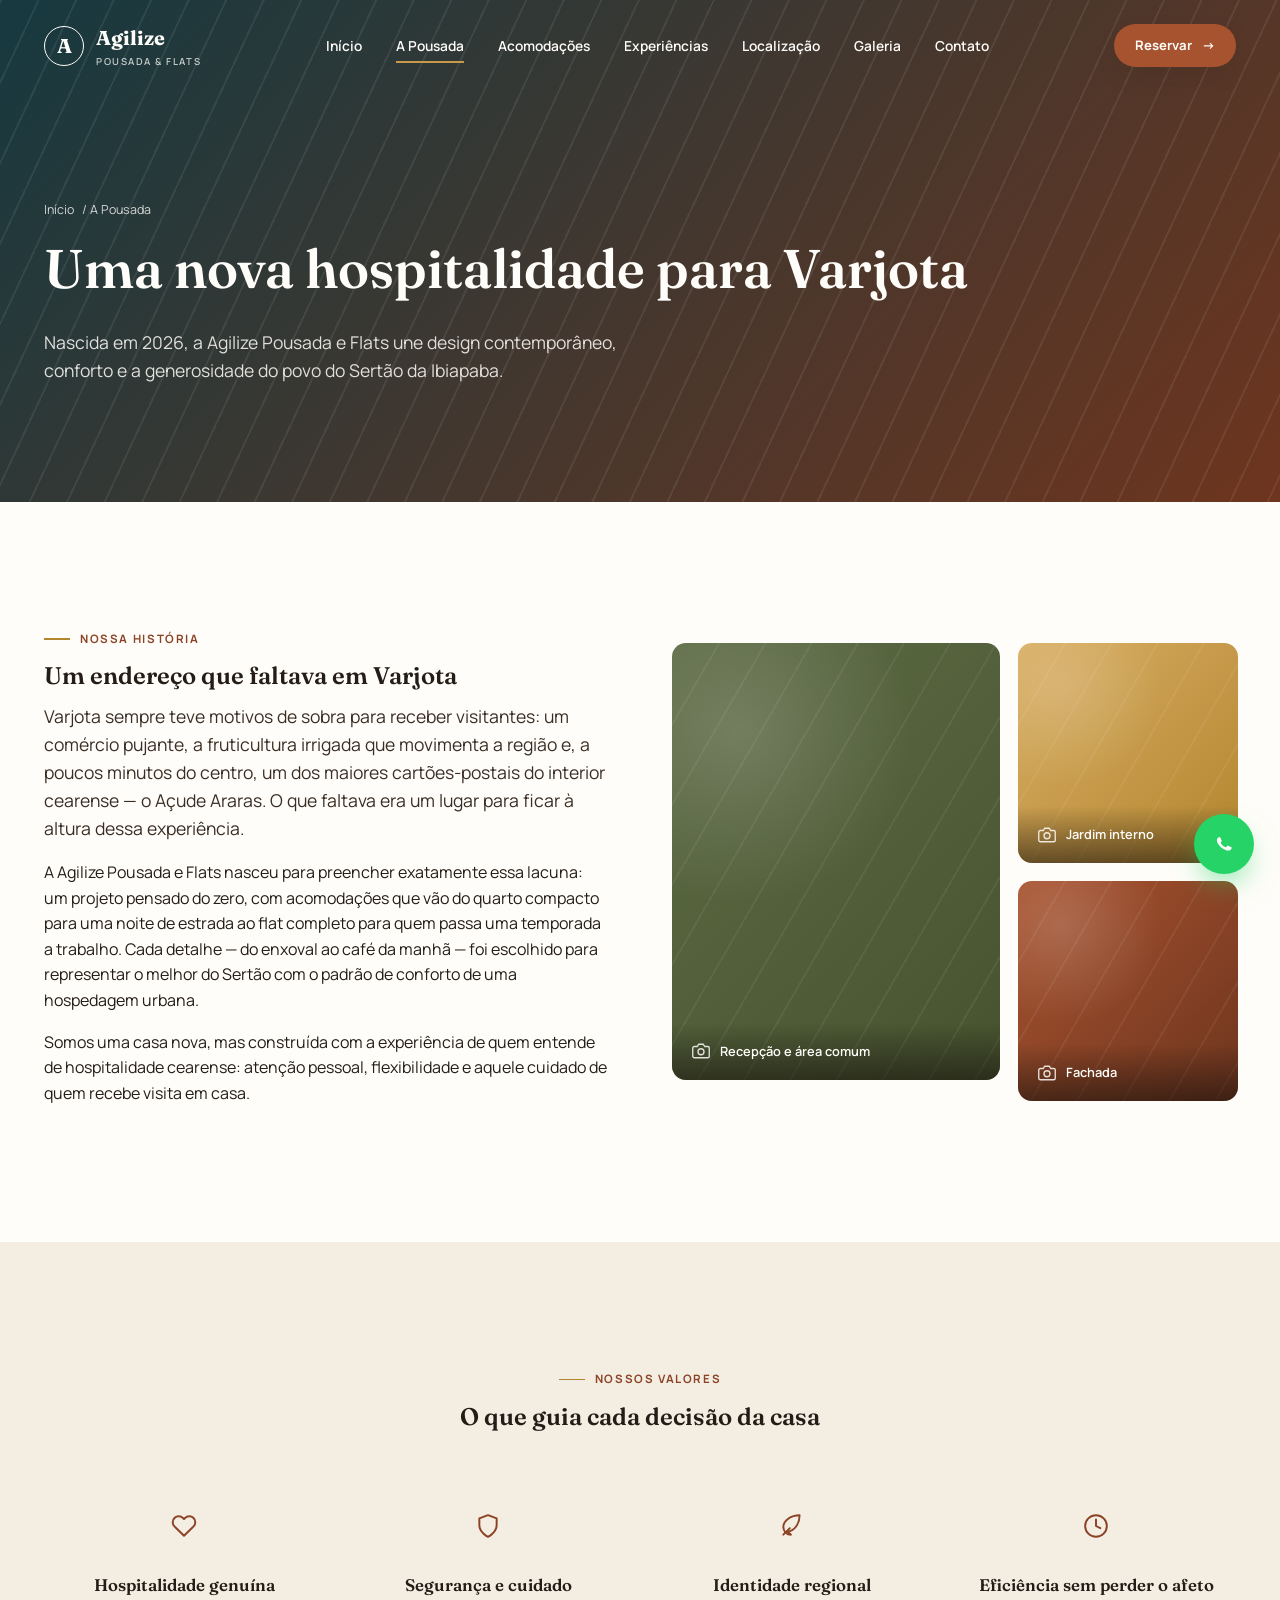
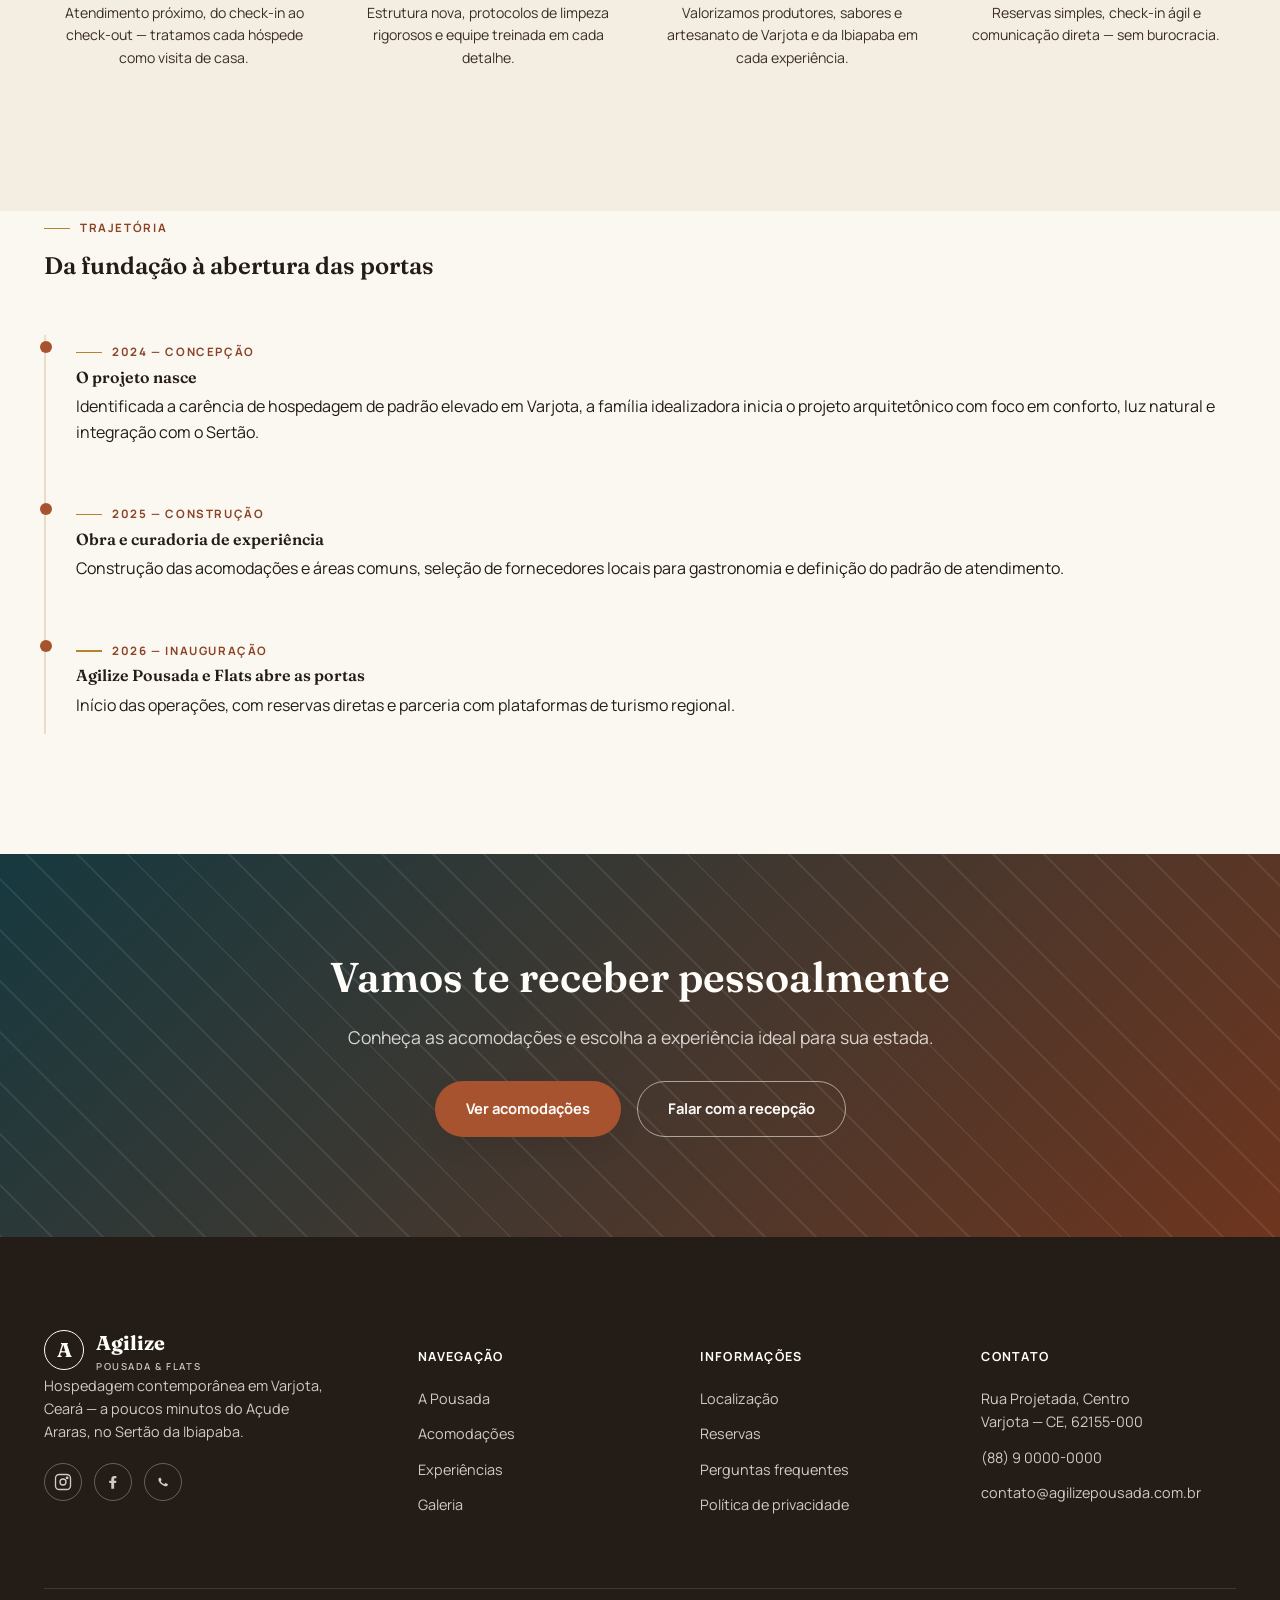
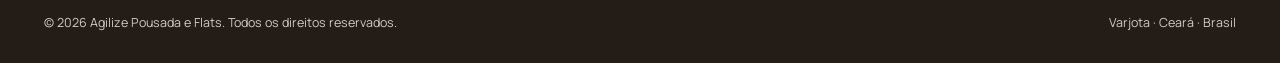
==== a-pousada.html @ 6dfc7d7b "Add premium website proposal and build for Agilize Pousada e Flats Full 7-page static site (home, a " ====
<!doctype html>
<html lang="pt-BR">
<head>
<script>document.documentElement.classList.add('js');</script>
<meta charset="UTF-8">
<meta name="viewport" content="width=device-width, initial-scale=1.0">
<title>A Pousada | Agilize Pousada e Flats — Varjota, Ceará</title>
<meta name="description" content="Conheça a história da Agilize Pousada e Flats, os valores e a arquitetura que unem o design contemporâneo à hospitalidade do Sertão da Ibiapaba, em Varjota-CE.">
<link rel="canonical" href="https://www.agilizepousada.com.br/a-pousada.html">
<meta name="theme-color" content="#241C16">
<link rel="icon" href="data:image/svg+xml,%3Csvg xmlns='http://www.w3.org/2000/svg' viewBox='0 0 64 64'%3E%3Crect width='64' height='64' rx='14' fill='%23241C16'/%3E%3Ctext x='32' y='42' font-family='Georgia,serif' font-size='30' fill='%23C79A4B' text-anchor='middle'%3EA%3C/text%3E%3C/svg%3E">
<link rel="preconnect" href="https://fonts.googleapis.com">
<link rel="preconnect" href="https://fonts.gstatic.com" crossorigin>
<link href="https://fonts.googleapis.com/css2?family=Fraunces:ital,opsz,wght@0,9..144,400;0,9..144,600;0,9..144,700;1,9..144,500&family=Manrope:wght@400;500;600;700;800&display=swap" rel="stylesheet">
<link rel="stylesheet" href="assets/css/style.css">
</head>
<body>

<header class="site-header">
  <div class="container">
    <a href="index.html" class="brand"><span class="brand-mark">A</span><span>Agilize <small>Pousada &amp; Flats</small></span></a>
    <nav class="nav">
      <a href="index.html">Início</a>
      <a href="a-pousada.html" class="active">A Pousada</a>
      <a href="acomodacoes.html">Acomodações</a>
      <a href="experiencias.html">Experiências</a>
      <a href="localizacao.html">Localização</a>
      <a href="galeria.html">Galeria</a>
      <a href="contato.html">Contato</a>
    </nav>
    <div class="header-actions">
      <a class="btn btn-primary btn-sm" href="contato.html"><span>Reservar</span> →</a>
      <button class="nav-toggle" aria-label="Abrir menu" aria-expanded="false">
        <svg width="26" height="26" viewBox="0 0 24 24" fill="none" stroke="currentColor" stroke-width="2" stroke-linecap="round"><line x1="3" y1="6" x2="21" y2="6"/><line x1="3" y1="12" x2="21" y2="12"/><line x1="3" y1="18" x2="21" y2="18"/></svg>
      </button>
    </div>
  </div>
</header>

<section class="page-hero">
  <div class="container">
    <div class="breadcrumb"><a href="index.html">Início</a> / A Pousada</div>
    <h1>Uma nova hospitalidade para Varjota</h1>
    <p class="lede" style="color:rgba(255,253,249,.85)">Nascida em 2026, a Agilize Pousada e Flats une design contemporâneo, conforto e a generosidade do povo do Sertão da Ibiapaba.</p>
  </div>
</section>

<section class="welcome">
  <div class="container welcome-grid">
    <div data-reveal>
      <div class="eyebrow">Nossa história</div>
      <h2>Um endereço que faltava em Varjota</h2>
      <p class="lede">Varjota sempre teve motivos de sobra para receber visitantes: um comércio pujante, a fruticultura irrigada que movimenta a região e, a poucos minutos do centro, um dos maiores cartões-postais do interior cearense — o Açude Araras. O que faltava era um lugar para ficar à altura dessa experiência.</p>
      <p>A Agilize Pousada e Flats nasceu para preencher exatamente essa lacuna: um projeto pensado do zero, com acomodações que vão do quarto compacto para uma noite de estrada ao flat completo para quem passa uma temporada a trabalho. Cada detalhe — do enxoval ao café da manhã — foi escolhido para representar o melhor do Sertão com o padrão de conforto de uma hospedagem urbana.</p>
      <p>Somos uma casa nova, mas construída com a experiência de quem entende de hospitalidade cearense: atenção pessoal, flexibilidade e aquele cuidado de quem recebe visita em casa.</p>
    </div>
    <div class="welcome-media-wrap" data-reveal data-reveal-delay="1">
      <div class="welcome-media">
        <div class="photo ratio-portrait tone-oliva"><span class="photo-label"><svg width="18" height="18" viewBox="0 0 24 24" fill="none" stroke="currentColor" stroke-width="1.8"><path d="M23 19a2 2 0 0 1-2 2H3a2 2 0 0 1-2-2V8a2 2 0 0 1 2-2h4l2-3h6l2 3h4a2 2 0 0 1 2 2z"/><circle cx="12" cy="13" r="4"/></svg> Recepção e área comum</span></div>
        <div class="photo ratio-square tone-dourado"><span class="photo-label"><svg width="18" height="18" viewBox="0 0 24 24" fill="none" stroke="currentColor" stroke-width="1.8"><path d="M23 19a2 2 0 0 1-2 2H3a2 2 0 0 1-2-2V8a2 2 0 0 1 2-2h4l2-3h6l2 3h4a2 2 0 0 1 2 2z"/><circle cx="12" cy="13" r="4"/></svg> Jardim interno</span></div>
        <div class="photo ratio-square tone-barro"><span class="photo-label"><svg width="18" height="18" viewBox="0 0 24 24" fill="none" stroke="currentColor" stroke-width="1.8"><path d="M23 19a2 2 0 0 1-2 2H3a2 2 0 0 1-2-2V8a2 2 0 0 1 2-2h4l2-3h6l2 3h4a2 2 0 0 1 2 2z"/><circle cx="12" cy="13" r="4"/></svg> Fachada</span></div>
      </div>
    </div>
  </div>
</section>

<section class="band on-areia">
  <div class="container">
    <div class="section-head center" data-reveal>
      <div class="eyebrow" style="justify-content:center">Nossos valores</div>
      <h2>O que guia cada decisão da casa</h2>
    </div>
    <div class="grid-4">
      <div class="feature" data-reveal>
        <div class="feature-icon"><svg width="26" height="26" viewBox="0 0 24 24" fill="none" stroke="currentColor" stroke-width="1.8" stroke-linecap="round" stroke-linejoin="round"><path d="M20.8 4.6a5.5 5.5 0 0 0-7.8 0L12 5.6l-1-1a5.5 5.5 0 0 0-7.8 7.8l1 1L12 21l7.8-7.6 1-1a5.5 5.5 0 0 0 0-7.8z"/></svg></div>
        <h4>Hospitalidade genuína</h4>
        <p>Atendimento próximo, do check-in ao check-out — tratamos cada hóspede como visita de casa.</p>
      </div>
      <div class="feature" data-reveal data-reveal-delay="1">
        <div class="feature-icon"><svg width="26" height="26" viewBox="0 0 24 24" fill="none" stroke="currentColor" stroke-width="1.8" stroke-linecap="round" stroke-linejoin="round"><path d="M12 22s8-4 8-11V5l-8-3-8 3v6c0 7 8 11 8 11z"/></svg></div>
        <h4>Segurança e cuidado</h4>
        <p>Estrutura nova, protocolos de limpeza rigorosos e equipe treinada em cada detalhe.</p>
      </div>
      <div class="feature" data-reveal data-reveal-delay="2">
        <div class="feature-icon"><svg width="26" height="26" viewBox="0 0 24 24" fill="none" stroke="currentColor" stroke-width="1.8" stroke-linecap="round" stroke-linejoin="round"><path d="M11 20A7 7 0 0 1 4 13c0-6 7-11 15-11 0 8-5 15-11 15z"/><path d="M4 20l6-6"/></svg></div>
        <h4>Identidade regional</h4>
        <p>Valorizamos produtores, sabores e artesanato de Varjota e da Ibiapaba em cada experiência.</p>
      </div>
      <div class="feature" data-reveal data-reveal-delay="3">
        <div class="feature-icon"><svg width="26" height="26" viewBox="0 0 24 24" fill="none" stroke="currentColor" stroke-width="1.8" stroke-linecap="round" stroke-linejoin="round"><circle cx="12" cy="12" r="10"/><polyline points="12 6 12 12 16 14"/></svg></div>
        <h4>Eficiência sem perder o afeto</h4>
        <p>Reservas simples, check-in ágil e comunicação direta — sem burocracia.</p>
      </div>
    </div>
  </div>
</section>

<section class="band" style="padding-top:0">
  <div class="container">
    <div class="section-head" data-reveal>
      <div class="eyebrow">Trajetória</div>
      <h2>Da fundação à abertura das portas</h2>
    </div>
    <ul class="timeline" data-reveal data-reveal-delay="1">
      <li><span class="dot"></span><div class="eyebrow" style="margin-bottom:6px">2024 — Concepção</div><h4>O projeto nasce</h4><p>Identificada a carência de hospedagem de padrão elevado em Varjota, a família idealizadora inicia o projeto arquitetônico com foco em conforto, luz natural e integração com o Sertão.</p></li>
      <li><span class="dot"></span><div class="eyebrow" style="margin-bottom:6px">2025 — Construção</div><h4>Obra e curadoria de experiência</h4><p>Construção das acomodações e áreas comuns, seleção de fornecedores locais para gastronomia e definição do padrão de atendimento.</p></li>
      <li><span class="dot"></span><div class="eyebrow" style="margin-bottom:6px">2026 — Inauguração</div><h4>Agilize Pousada e Flats abre as portas</h4><p>Início das operações, com reservas diretas e parceria com plataformas de turismo regional.</p></li>
    </ul>
  </div>
</section>

<section class="cta-band">
  <div class="container" data-reveal>
    <h2>Vamos te receber pessoalmente</h2>
    <p class="lede center" style="color:rgba(255,253,249,.8)">Conheça as acomodações e escolha a experiência ideal para sua estada.</p>
    <div class="btn-row">
      <a href="acomodacoes.html" class="btn btn-primary">Ver acomodações</a>
      <a href="contato.html" class="btn btn-outline">Falar com a recepção</a>
    </div>
  </div>
</section>

<footer class="site-footer">
  <div class="container">
    <div class="footer-grid">
      <div class="footer-brand">
        <a href="index.html" class="brand" style="color:var(--branco)"><span class="brand-mark">A</span><span>Agilize <small>Pousada &amp; Flats</small></span></a>
        <p>Hospedagem contemporânea em Varjota, Ceará — a poucos minutos do Açude Araras, no Sertão da Ibiapaba.</p>
        <div class="social-row">
          <a href="#" aria-label="Instagram"><svg width="18" height="18" viewBox="0 0 24 24" fill="none" stroke="currentColor" stroke-width="1.8"><rect x="2" y="2" width="20" height="20" rx="5"/><circle cx="12" cy="12" r="4"/><circle cx="17.5" cy="6.5" r="1"/></svg></a>
          <a href="#" aria-label="Facebook"><svg width="18" height="18" viewBox="0 0 24 24" fill="currentColor"><path d="M13.5 21v-7.7h2.6l.4-3h-3v-1.9c0-.9.2-1.5 1.5-1.5h1.6V4.2C15.9 4.1 14.9 4 13.7 4c-2.4 0-4 1.5-4 4.1v2.2H7v3h2.7V21h3.8z"/></svg></a>
          <a href="https://wa.me/5588900000000" aria-label="WhatsApp"><svg width="18" height="18" viewBox="0 0 24 24" fill="currentColor"><path d="M17.5 14.4c-.3-.1-1.7-.9-2-1-.3-.1-.5-.1-.7.1s-.8 1-.9 1.2c-.2.2-.3.2-.6.1s-1.3-.5-2.4-1.5c-.9-.8-1.5-1.8-1.7-2.1-.2-.3 0-.5.1-.6l.4-.5c.1-.2.2-.3.3-.5s0-.4 0-.5c0-.1-.7-1.7-1-2.3-.2-.6-.5-.5-.7-.5h-.6c-.2 0-.5.1-.8.4-.3.3-1 1-1 2.4s1.1 2.8 1.2 3c.1.2 2.2 3.4 5.4 4.7.8.3 1.4.5 1.8.7.8.2 1.5.2 2 .1.6-.1 1.7-.7 2-1.4.2-.7.2-1.3.2-1.4-.1-.2-.3-.2-.6-.4z"/></svg></a>
        </div>
      </div>
      <div>
        <h5>Navegação</h5>
        <ul><li><a href="a-pousada.html">A Pousada</a></li><li><a href="acomodacoes.html">Acomodações</a></li><li><a href="experiencias.html">Experiências</a></li><li><a href="galeria.html">Galeria</a></li></ul>
      </div>
      <div>
        <h5>Informações</h5>
        <ul><li><a href="localizacao.html">Localização</a></li><li><a href="contato.html">Reservas</a></li><li><a href="contato.html#faq">Perguntas frequentes</a></li><li><a href="#">Política de privacidade</a></li></ul>
      </div>
      <div>
        <h5>Contato</h5>
        <ul><li>Rua Projetada, Centro<br>Varjota — CE, 62155-000</li><li>(88) 9 0000-0000</li><li>contato@agilizepousada.com.br</li></ul>
      </div>
    </div>
    <div class="footer-bottom">
      <span>© <span data-year>2026</span> Agilize Pousada e Flats. Todos os direitos reservados.</span>
      <span>Varjota · Ceará · Brasil</span>
    </div>
  </div>
</footer>

<a href="https://wa.me/5588900000000" target="_blank" rel="noopener" class="float-whats" aria-label="Falar no WhatsApp">
  <svg width="28" height="28" viewBox="0 0 24 24" fill="currentColor"><path d="M17.5 14.4c-.3-.1-1.7-.9-2-1-.3-.1-.5-.1-.7.1s-.8 1-.9 1.2c-.2.2-.3.2-.6.1s-1.3-.5-2.4-1.5c-.9-.8-1.5-1.8-1.7-2.1-.2-.3 0-.5.1-.6l.4-.5c.1-.2.2-.3.3-.5s0-.4 0-.5c0-.1-.7-1.7-1-2.3-.2-.6-.5-.5-.7-.5h-.6c-.2 0-.5.1-.8.4-.3.3-1 1-1 2.4s1.1 2.8 1.2 3c.1.2 2.2 3.4 5.4 4.7.8.3 1.4.5 1.8.7.8.2 1.5.2 2 .1.6-.1 1.7-.7 2-1.4.2-.7.2-1.3.2-1.4-.1-.2-.3-.2-.6-.4z"/></svg>
</a>

<script src="assets/js/main.js"></script>
</body>
</html>
---- assets/css/style.css ----
/* ===========================================================
   AGILIZE POUSADA E FLATS — Design System
   Varjota · Ceará · Sertão da Ibiapaba
   =========================================================== */

:root{
  /* Paleta — "Barro & Água" (terracota do sertão + azul do açude) */
  --areia-50:  #FBF7F1;
  --areia-100: #F4EDE2;
  --areia-200: #E9DDC9;
  --barro-600: #A8532F;
  --barro-700: #8B4326;
  --barro-800: #6E351E;
  --carvao-900:#241C16;
  --carvao-700:#3A2E24;
  --oliva-600: #5C6B45;
  --oliva-700: #47532F;
  --acude-600: #23515A;
  --acude-700: #163940;
  --dourado-500:#C79A4B;
  --dourado-600:#B3852F;
  --branco: #FFFDF9;

  --font-display: "Fraunces", "Georgia", serif;
  --font-body: "Manrope", "Segoe UI", sans-serif;

  --container: 1240px;
  --radius-sm: 6px;
  --radius-md: 14px;
  --radius-lg: 28px;

  --shadow-soft: 0 20px 50px -20px rgba(36,28,22,.35);
  --shadow-card: 0 10px 30px -12px rgba(36,28,22,.25);

  --ease: cubic-bezier(.22,.61,.36,1);
}

*,*::before,*::after{ box-sizing:border-box; }
html{ scroll-behavior:smooth; }
body{
  margin:0;
  font-family:var(--font-body);
  color:var(--carvao-900);
  background:var(--areia-50);
  line-height:1.6;
  -webkit-font-smoothing:antialiased;
}
img{ max-width:100%; display:block; }
a{ color:inherit; text-decoration:none; }
ul{ margin:0; padding:0; list-style:none; }
h1,h2,h3,h4{ font-family:var(--font-display); font-weight:600; margin:0 0 .5em; line-height:1.15; color:var(--carvao-900); }
p{ margin:0 0 1em; }
.container{ width:100%; max-width:var(--container); margin:0 auto; padding:0 24px; }
section{ position:relative; }

/* ---------- Utility ---------- */
.eyebrow{
  display:inline-flex; align-items:center; gap:10px;
  font-family:var(--font-body); font-weight:700; letter-spacing:.14em;
  text-transform:uppercase; font-size:.72rem; color:var(--barro-700);
  margin-bottom:14px;
}
.eyebrow::before{ content:""; width:26px; height:1.5px; background:var(--dourado-600); display:inline-block; }
.eyebrow.on-dark{ color:var(--dourado-500); }

.lede{ font-size:1.1rem; color:var(--carvao-700); max-width:640px; }
.center{ text-align:center; margin-left:auto; margin-right:auto; }

.btn{
  display:inline-flex; align-items:center; gap:10px;
  padding:15px 30px; border-radius:100px; font-weight:700; font-size:.92rem;
  border:1px solid transparent; cursor:pointer; transition:transform .35s var(--ease), box-shadow .35s var(--ease), background .3s, color .3s;
  white-space:nowrap;
}
.btn-primary{ background:var(--barro-600); color:var(--branco); box-shadow:var(--shadow-card); }
.btn-primary:hover{ background:var(--barro-700); transform:translateY(-2px); box-shadow:0 16px 34px -14px rgba(168,83,47,.55); }
.btn-outline{ background:transparent; color:var(--branco); border-color:rgba(255,253,249,.55); }
.btn-outline:hover{ background:rgba(255,253,249,.12); border-color:var(--branco); transform:translateY(-2px); }
.btn-outline.dark{ color:var(--carvao-900); border-color:rgba(36,28,22,.3); }
.btn-outline.dark:hover{ background:rgba(36,28,22,.06); }
.btn-whats{ background:#25D366; color:#fff; }
.btn-whats:hover{ background:#1EBE5A; transform:translateY(-2px); }
.btn-sm{ padding:10px 20px; font-size:.82rem; }

.section-head{ max-width:680px; margin-bottom:56px; }
.section-head.center{ margin-left:auto; margin-right:auto; text-align:center; }

.pill{
  display:inline-flex; align-items:center; gap:8px; padding:6px 14px;
  border-radius:100px; background:var(--areia-200); font-size:.78rem; font-weight:700;
  color:var(--barro-700);
}

/* ---------- Reveal on scroll ---------- */
/* Content is visible by default (no-JS / JS-blocked = fully accessible).
   Only when html.js is set (see inline head script) do we hide-then-reveal. */
html.js [data-reveal]{ opacity:0; transform:translateY(28px); transition:opacity .9s var(--ease), transform .9s var(--ease); }
html.js [data-reveal].is-visible{ opacity:1; transform:translateY(0); }
[data-reveal-delay="1"]{ transition-delay:.12s; }
[data-reveal-delay="2"]{ transition-delay:.24s; }
[data-reveal-delay="3"]{ transition-delay:.36s; }

/* ---------- Header ---------- */
.site-header{
  position:fixed; top:0; left:0; right:0; z-index:100;
  padding:22px 0; transition:background .4s var(--ease), padding .4s var(--ease), box-shadow .4s var(--ease);
}
.site-header .container{ display:flex; align-items:center; justify-content:space-between; gap:24px; }
.site-header.is-scrolled{ background:rgba(251,247,241,.92); backdrop-filter:blur(10px); padding:12px 0; box-shadow:0 6px 24px -12px rgba(36,28,22,.18); }

.brand{ display:flex; align-items:center; gap:12px; font-family:var(--font-display); font-weight:700; font-size:1.25rem; color:var(--branco); transition:color .4s; }
.site-header.is-scrolled .brand{ color:var(--carvao-900); }
.brand small{ display:block; font-family:var(--font-body); font-weight:600; font-size:.6rem; letter-spacing:.16em; text-transform:uppercase; opacity:.75; }
.brand-mark{ width:40px;height:40px; border-radius:50%; border:1.5px solid currentColor; display:flex; align-items:center; justify-content:center; }

.nav{ display:flex; align-items:center; gap:34px; }
.nav a{ font-size:.86rem; font-weight:600; color:var(--branco); position:relative; padding:4px 0; transition:color .4s; }
.site-header.is-scrolled .nav a{ color:var(--carvao-800,#3A2E24); }
.nav a::after{ content:""; position:absolute; left:0; bottom:-2px; width:0; height:1.5px; background:var(--dourado-500); transition:width .3s var(--ease); }
.nav a:hover::after, .nav a.active::after{ width:100%; }
.header-actions{ display:flex; align-items:center; gap:14px; }
.nav-toggle{ display:none; background:none; border:0; color:var(--branco); cursor:pointer; }
.site-header.is-scrolled .nav-toggle{ color:var(--carvao-900); }

@media (max-width: 960px){
  .nav{ position:fixed; inset:0 0 0 30%; background:var(--areia-50); flex-direction:column; justify-content:center; align-items:flex-start; gap:26px; padding:40px; transform:translateX(100%); transition:transform .5s var(--ease); box-shadow:-20px 0 50px rgba(0,0,0,.25); }
  .nav.is-open{ transform:translateX(0); }
  .nav a{ color:var(--carvao-900) !important; font-size:1.15rem; }
  .nav-toggle{ display:block; z-index:120; }
  .header-actions .btn span{ display:none; }
}

/* ---------- Hero ---------- */
.hero{
  min-height:100svh; display:flex; align-items:flex-end; position:relative; overflow:hidden;
  background:
    linear-gradient(180deg, rgba(20,15,11,.35) 0%, rgba(20,15,11,.25) 40%, rgba(20,15,11,.78) 100%),
    radial-gradient(ellipse at 30% 20%, rgba(199,154,75,.25), transparent 55%),
    linear-gradient(135deg, var(--acude-700) 0%, var(--acude-600) 38%, var(--barro-700) 78%, var(--barro-800) 100%);
  color:var(--branco);
}
.hero::before{
  content:""; position:absolute; inset:0; opacity:.14; mix-blend-mode:overlay; pointer-events:none;
  background-image:
    repeating-linear-gradient(115deg, rgba(255,255,255,.5) 0 2px, transparent 2px 34px),
    repeating-linear-gradient(25deg, rgba(255,255,255,.4) 0 1px, transparent 1px 46px);
}
.hero-inner{ position:relative; z-index:2; padding:170px 0 90px; width:100%; }
.hero-tag{ display:inline-flex; gap:10px; align-items:center; padding:8px 16px; border:1px solid rgba(255,253,249,.4); border-radius:100px; font-size:.74rem; letter-spacing:.14em; text-transform:uppercase; font-weight:700; margin-bottom:26px; }
.hero h1{ font-size:clamp(2.6rem, 5.6vw, 5rem); color:var(--branco); max-width:16ch; }
.hero h1 em{ font-style:italic; color:var(--dourado-500); }
.hero p.lede{ color:rgba(255,253,249,.86); font-size:1.18rem; max-width:560px; }
.hero-actions{ display:flex; gap:16px; flex-wrap:wrap; margin-top:36px; }
.hero-scroll{ position:absolute; right:40px; bottom:40px; z-index:2; display:flex; flex-direction:column; align-items:center; gap:10px; color:var(--branco); font-size:.7rem; letter-spacing:.18em; text-transform:uppercase; writing-mode:vertical-rl; }
.hero-scroll::after{ content:""; writing-mode:horizontal-tb; width:1px; height:52px; background:linear-gradient(var(--dourado-500), transparent); animation:scrollLine 2.2s ease-in-out infinite; }
@keyframes scrollLine{ 0%{ transform:scaleY(0); transform-origin:top;} 50%{ transform:scaleY(1); transform-origin:top;} 51%{transform-origin:bottom;} 100%{ transform:scaleY(0); transform-origin:bottom;} }

.hero-stats{ position:relative; z-index:2; border-top:1px solid rgba(255,253,249,.22); }
.hero-stats .container{ display:grid; grid-template-columns:repeat(4,1fr); }
.hero-stats .stat{ padding:22px 0; border-right:1px solid rgba(255,253,249,.15); }
.hero-stats .stat:last-child{ border-right:0; }
.hero-stats .stat strong{ display:block; font-family:var(--font-display); font-size:1.5rem; color:var(--branco); }
.hero-stats .stat span{ font-size:.72rem; letter-spacing:.08em; text-transform:uppercase; color:rgba(255,253,249,.7); }
@media (max-width:760px){ .hero-stats .container{ grid-template-columns:repeat(2,1fr); } .hero-stats .stat{ border-bottom:1px solid rgba(255,253,249,.15);} }

/* ---------- Photo placeholder (art-directed, no stock hotlinking) ---------- */
.photo{
  position:relative; overflow:hidden; border-radius:var(--radius-md);
  display:flex; align-items:flex-end; color:var(--branco); min-height:220px;
  isolation:isolate;
}
.photo::before{ content:""; position:absolute; inset:0; z-index:0; background:var(--ph-bg, linear-gradient(135deg,var(--acude-700),var(--barro-700))); }
.photo::after{ content:""; position:absolute; inset:0; z-index:1;
  background-image:
    radial-gradient(circle at 20% 20%, rgba(255,255,255,.16), transparent 40%),
    repeating-linear-gradient(120deg, rgba(255,255,255,.06) 0 2px, transparent 2px 40px);
}
.photo-label{ position:relative; z-index:2; padding:18px 20px; width:100%; display:flex; align-items:center; gap:10px; font-size:.8rem; font-weight:600; background:linear-gradient(0deg, rgba(20,15,11,.55), transparent); }
.photo-label svg{ flex-shrink:0; opacity:.85; }
.photo.tone-barro{ --ph-bg: linear-gradient(135deg,var(--barro-600),var(--barro-800)); }
.photo.tone-acude{ --ph-bg: linear-gradient(135deg,var(--acude-600),var(--acude-700)); }
.photo.tone-oliva{ --ph-bg: linear-gradient(135deg,var(--oliva-600),var(--oliva-700)); }
.photo.tone-dourado{ --ph-bg: linear-gradient(135deg,#D8AE63,var(--dourado-600)); }
.photo.ratio-square{ aspect-ratio:1/1; }
.photo.ratio-portrait{ aspect-ratio:3/4; }
.photo.ratio-wide{ aspect-ratio:16/10; }
.photo.ratio-cinema{ aspect-ratio:21/9; }

/* ---------- Intro / Welcome ---------- */
.welcome{ padding:120px 0; background:var(--branco); }
.welcome-grid{ display:grid; grid-template-columns:1fr 1fr; gap:64px; align-items:center; }
.welcome-media{ display:grid; grid-template-columns:1.2fr .8fr; gap:18px; }
.welcome-media .photo:first-child{ grid-row:1 / 3; }
.welcome-badge{ position:absolute; left:-24px; bottom:-24px; background:var(--barro-600); color:var(--branco); padding:22px; border-radius:var(--radius-md); box-shadow:var(--shadow-soft); text-align:center; z-index:3; }
.welcome-badge strong{ display:block; font-family:var(--font-display); font-size:1.6rem; }
.welcome-badge span{ font-size:.68rem; letter-spacing:.1em; text-transform:uppercase; }
.welcome-media-wrap{ position:relative; }
.check-list{ margin-top:28px; display:grid; gap:14px; }
.check-list li{ display:flex; gap:12px; align-items:flex-start; font-weight:600; color:var(--carvao-700); }
.check-list svg{ flex-shrink:0; color:var(--oliva-600); margin-top:2px; }
@media (max-width:920px){ .welcome-grid{ grid-template-columns:1fr; } .welcome-badge{ display:none; } }

/* ---------- Cards / Rooms ---------- */
.band{ padding:120px 0; }
.band.on-areia{ background:var(--areia-100); }
.band.on-dark{ background:var(--carvao-900); color:var(--branco); }
.band.on-dark h1, .band.on-dark h2, .band.on-dark h3, .band.on-dark h4{ color:var(--branco); }
.band.on-dark p{ color:rgba(255,253,249,.72); }
.band.on-dark .lede{ color:rgba(255,253,249,.72); }

.grid-3{ display:grid; grid-template-columns:repeat(3,1fr); gap:30px; }
.grid-2{ display:grid; grid-template-columns:repeat(2,1fr); gap:30px; }
.grid-4{ display:grid; grid-template-columns:repeat(4,1fr); gap:24px; }
@media (max-width:960px){ .grid-3,.grid-4{ grid-template-columns:repeat(2,1fr);} }
@media (max-width:640px){ .grid-3,.grid-2,.grid-4{ grid-template-columns:1fr;} }

.card{ background:var(--branco); border-radius:var(--radius-md); overflow:hidden; box-shadow:var(--shadow-card); transition:transform .5s var(--ease), box-shadow .5s var(--ease); }
.card:hover{ transform:translateY(-8px); box-shadow:0 30px 60px -22px rgba(36,28,22,.35); }
.card:hover .photo img, .card:hover .photo::before{ transform:scale(1.06); }
.card .photo::before{ transition:transform .8s var(--ease); }
.card-body{ padding:26px; }
.card-meta{ display:flex; justify-content:space-between; align-items:center; margin-bottom:8px; font-size:.72rem; letter-spacing:.08em; text-transform:uppercase; color:var(--barro-700); font-weight:700; }
.card h3{ font-size:1.35rem; margin-bottom:8px; }
.card p{ color:var(--carvao-700); font-size:.95rem; }
.card-amenities{ display:flex; flex-wrap:wrap; gap:8px; margin:16px 0; }
.card-amenities span{ font-size:.72rem; padding:5px 10px; background:var(--areia-100); border-radius:100px; font-weight:600; color:var(--carvao-700); }
.card-foot{ display:flex; justify-content:space-between; align-items:center; margin-top:18px; padding-top:16px; border-top:1px solid var(--areia-200); }
.price{ font-family:var(--font-display); font-size:1.2rem; color:var(--barro-700); }
.price span{ display:block; font-family:var(--font-body); font-size:.68rem; color:var(--carvao-700); font-weight:600; text-transform:uppercase; }

/* Feature / icon list */
.feature{ text-align:center; padding:8px; }
.feature-icon{ width:64px; height:64px; margin:0 auto 18px; border-radius:50%; display:flex; align-items:center; justify-content:center; background:var(--areia-100); color:var(--barro-700); transition:background .4s, color .4s, transform .4s; }
.feature:hover .feature-icon{ background:var(--barro-600); color:var(--branco); transform:translateY(-4px) rotate(-4deg); }
.feature h4{ font-size:1.05rem; margin-bottom:6px; }
.feature p{ font-size:.88rem; color:var(--carvao-700); }
.on-dark .feature-icon{ background:rgba(255,253,249,.08); color:var(--dourado-500); }

/* Numbers row */
.numbered{ display:flex; gap:20px; align-items:flex-start; }
.numbered .num{ font-family:var(--font-display); font-size:2.2rem; color:var(--dourado-500); line-height:1; }

/* ---------- Split banner (experiences) ---------- */
.split{ display:grid; grid-template-columns:1fr 1fr; }
.split > div{ padding:110px 60px; display:flex; flex-direction:column; justify-content:center; }
.split .photo{ border-radius:0; height:100%; min-height:480px; }
@media (max-width:920px){ .split{ grid-template-columns:1fr; } .split > div{ padding:70px 24px; } }

/* ---------- Testimonials ---------- */
.testi-track{ display:flex; gap:26px; overflow-x:auto; scroll-snap-type:x mandatory; padding-bottom:10px; }
.testi-track::-webkit-scrollbar{ height:6px; }
.testi-track::-webkit-scrollbar-thumb{ background:var(--areia-200); border-radius:10px; }
.testi{ min-width:340px; scroll-snap-align:start; background:var(--branco); border-radius:var(--radius-md); padding:32px; box-shadow:var(--shadow-card); }
.stars{ color:var(--dourado-600); letter-spacing:2px; margin-bottom:14px; }
.testi p{ font-style:italic; color:var(--carvao-700); }
.testi-author{ display:flex; align-items:center; gap:12px; margin-top:18px; }
.testi-avatar{ width:44px; height:44px; border-radius:50%; background:linear-gradient(135deg,var(--barro-600),var(--dourado-500)); flex-shrink:0; }
.testi-author strong{ display:block; font-size:.9rem; }
.testi-author span{ font-size:.76rem; color:var(--carvao-700); }

/* ---------- CTA band ---------- */
.cta-band{ padding:100px 0; text-align:center; background:linear-gradient(135deg,var(--acude-700),var(--barro-800)); color:var(--branco); position:relative; overflow:hidden; }
.cta-band::before{ content:""; position:absolute; inset:0; opacity:.15; background-image:repeating-linear-gradient(45deg, rgba(255,255,255,.5) 0 2px, transparent 2px 36px); }
.cta-band .container{ position:relative; z-index:1; }
.cta-band h2{ color:var(--branco); font-size:clamp(1.8rem,4vw,2.6rem); }
.cta-band .btn-row{ display:flex; gap:16px; justify-content:center; flex-wrap:wrap; margin-top:30px; }

/* ---------- Footer ---------- */
.site-footer{ background:var(--carvao-900); color:rgba(255,253,249,.78); padding:90px 0 30px; }
.footer-grid{ display:grid; grid-template-columns:1.4fr 1fr 1fr 1.1fr; gap:50px; padding-bottom:60px; border-bottom:1px solid rgba(255,253,249,.12); }
.footer-grid h5{ color:var(--branco); font-family:var(--font-body); font-size:.78rem; letter-spacing:.1em; text-transform:uppercase; margin-bottom:20px; }
.footer-grid li{ margin-bottom:12px; font-size:.9rem; }
.footer-grid a:hover{ color:var(--dourado-500); }
.footer-brand p{ max-width:280px; font-size:.9rem; }
.social-row{ display:flex; gap:12px; margin-top:20px; }
.social-row a{ width:38px; height:38px; border:1px solid rgba(255,253,249,.3); border-radius:50%; display:flex; align-items:center; justify-content:center; transition:.3s; }
.social-row a:hover{ background:var(--dourado-500); border-color:var(--dourado-500); color:var(--carvao-900); }
.footer-bottom{ display:flex; justify-content:space-between; align-items:center; padding-top:24px; font-size:.78rem; flex-wrap:wrap; gap:12px; }

/* ---------- Floating WhatsApp ---------- */
.float-whats{
  position:fixed; right:26px; bottom:26px; z-index:90; width:60px; height:60px; border-radius:50%;
  background:#25D366; color:#fff; display:flex; align-items:center; justify-content:center;
  box-shadow:0 14px 30px -8px rgba(37,211,102,.6); animation:pulse 2.6s infinite;
}
.float-whats:hover{ transform:scale(1.08); }
@keyframes pulse{ 0%{ box-shadow:0 0 0 0 rgba(37,211,102,.55);} 70%{ box-shadow:0 0 0 16px rgba(37,211,102,0);} 100%{ box-shadow:0 0 0 0 rgba(37,211,102,0);} }

/* ---------- Page hero (inner pages) ---------- */
.page-hero{ padding:200px 0 100px; color:var(--branco); position:relative; overflow:hidden;
  background:linear-gradient(135deg,var(--acude-700),var(--barro-800)); }
.page-hero::before{ content:""; position:absolute; inset:0; opacity:.14; background-image:repeating-linear-gradient(115deg, rgba(255,255,255,.5) 0 2px, transparent 2px 34px); }
.page-hero .container{ position:relative; z-index:1; }
.breadcrumb{ display:flex; gap:8px; font-size:.78rem; opacity:.8; margin-bottom:18px; }
.page-hero h1{ color:var(--branco); font-size:clamp(2.2rem,4.4vw,3.4rem); }

/* ---------- Misc pages ---------- */
.info-strip{ display:flex; flex-wrap:wrap; gap:14px; margin:26px 0; }
.info-strip .pill svg{ opacity:.8; }
.map-frame{ border-radius:var(--radius-md); overflow:hidden; box-shadow:var(--shadow-card); height:420px; }
.timeline{ border-left:2px solid var(--areia-200); padding-left:30px; display:grid; gap:36px; }
.timeline .dot{ width:12px; height:12px; border-radius:50%; background:var(--barro-600); position:absolute; left:-36.5px; margin-top:6px; }
.timeline li{ position:relative; }

.form-card{ background:var(--branco); border-radius:var(--radius-lg); box-shadow:var(--shadow-soft); padding:44px; }
.form-row{ display:grid; grid-template-columns:1fr 1fr; gap:18px; }
.form-row.full{ grid-template-columns:1fr; }
label{ display:block; font-size:.78rem; font-weight:700; text-transform:uppercase; letter-spacing:.05em; margin-bottom:8px; color:var(--carvao-700); }
input,select,textarea{
  width:100%; padding:14px 16px; border:1.5px solid var(--areia-200); border-radius:var(--radius-sm);
  font-family:var(--font-body); font-size:.95rem; background:var(--areia-50); transition:border-color .3s, box-shadow .3s;
}
input:focus, select:focus, textarea:focus{ outline:none; border-color:var(--barro-600); box-shadow:0 0 0 4px rgba(168,83,47,.12); }
.field{ margin-bottom:20px; }

.faq-item{ border-bottom:1px solid var(--areia-200); padding:22px 0; cursor:pointer; }
.faq-q{ display:flex; justify-content:space-between; align-items:center; font-weight:700; gap:20px; }
.faq-q svg{ transition:transform .4s var(--ease); flex-shrink:0; }
.faq-item.is-open .faq-q svg{ transform:rotate(45deg); }
.faq-a{ max-height:0; overflow:hidden; transition:max-height .5s var(--ease); color:var(--carvao-700); }
.faq-item.is-open .faq-a{ max-height:240px; margin-top:14px; }

.gallery-grid{ display:grid; grid-template-columns:repeat(4,1fr); gap:18px; grid-auto-rows:220px; }
.gallery-grid .photo{ height:100%; }
.gallery-grid .span-2{ grid-column:span 2; }
.gallery-grid .row-2{ grid-row:span 2; }
@media (max-width:920px){ .gallery-grid{ grid-template-columns:repeat(2,1fr); } .gallery-grid .span-2{ grid-column:span 2; } }
@media (max-width:640px){ .gallery-grid{ grid-template-columns:1fr; grid-auto-rows:260px;} .gallery-grid .span-2{ grid-column:span 1; } }

.filter-row{ display:flex; gap:10px; flex-wrap:wrap; margin-bottom:36px; }
.filter-btn{ padding:9px 18px; border-radius:100px; border:1.5px solid var(--areia-200); background:var(--branco); font-weight:700; font-size:.8rem; cursor:pointer; transition:.3s; }
.filter-btn.active, .filter-btn:hover{ background:var(--barro-600); color:var(--branco); border-color:var(--barro-600); }

@media (max-width:768px){
  .welcome, .band{ padding:80px 0; }
  .footer-grid{ grid-template-columns:1fr 1fr; }
  .cta-band .container h2{ font-size:1.8rem; }
}
@media (max-width:520px){
  .footer-grid{ grid-template-columns:1fr; }
  .form-row{ grid-template-columns:1fr; }
}
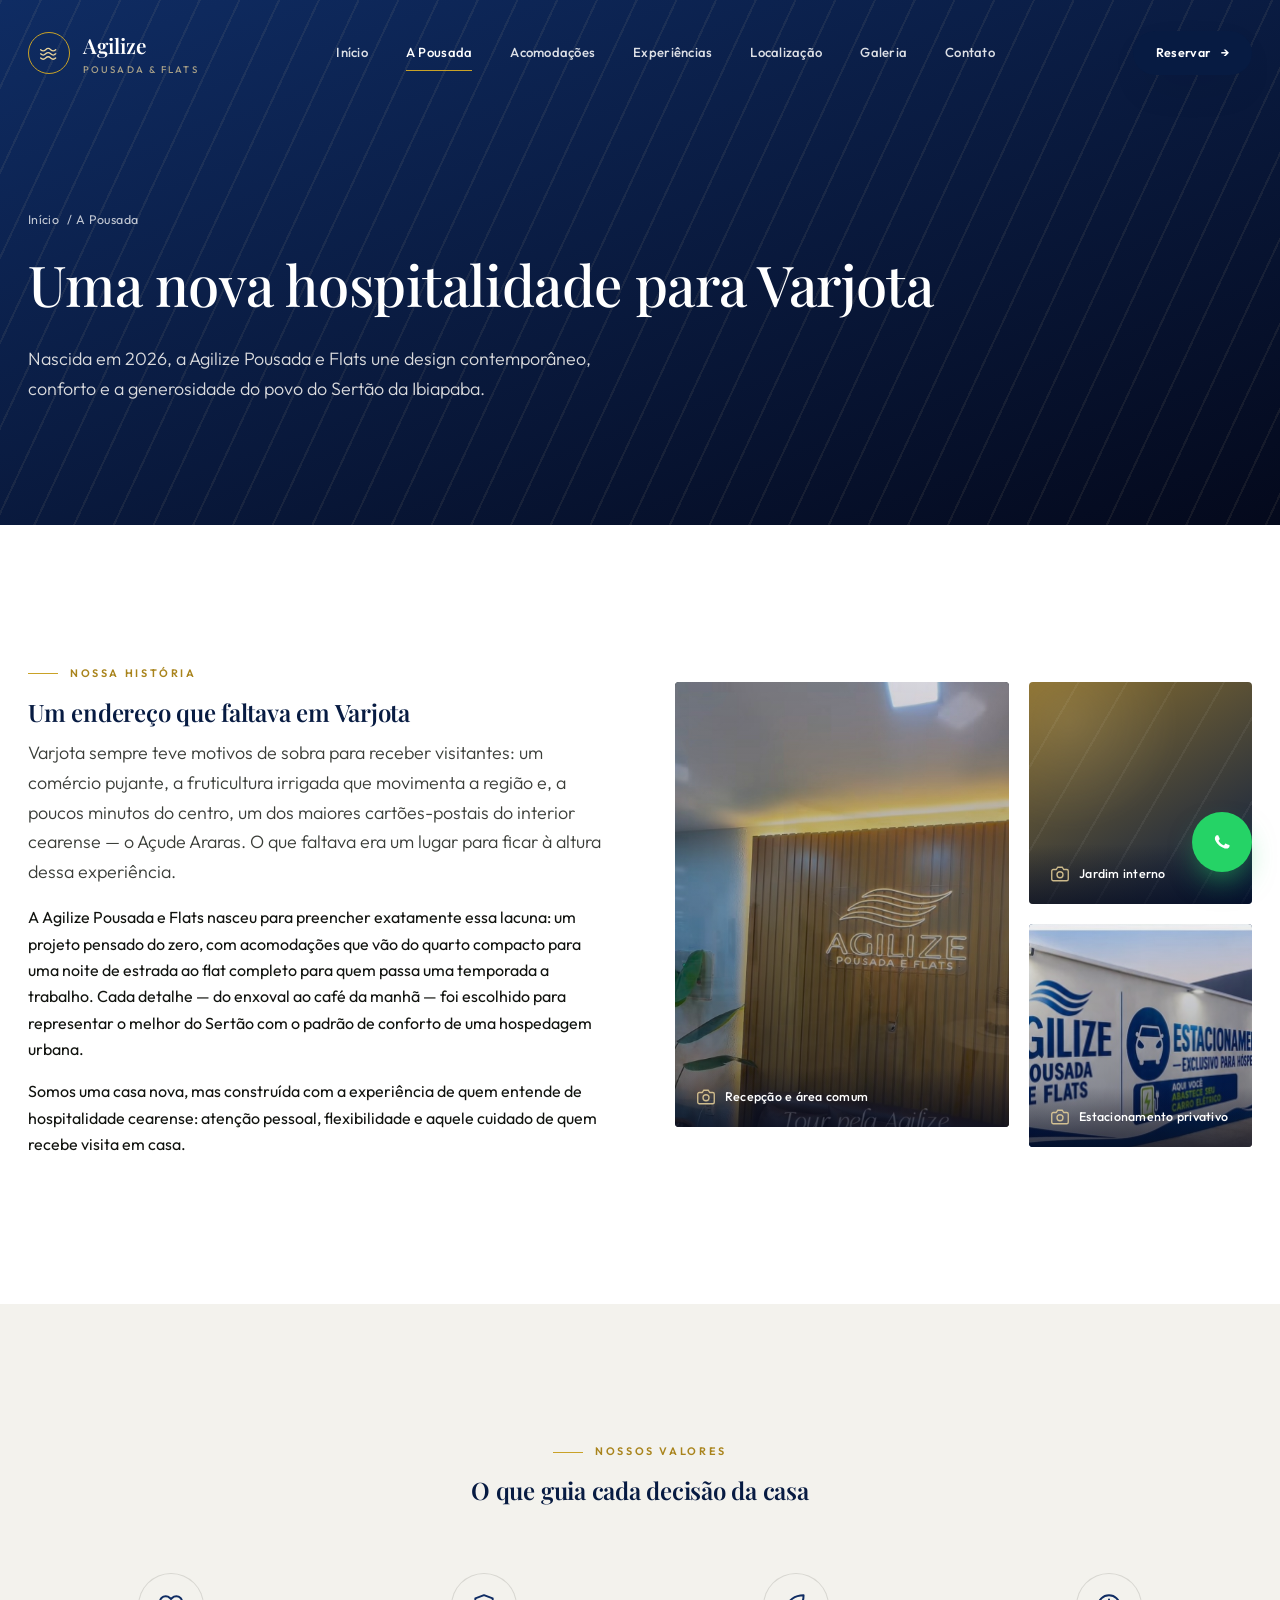
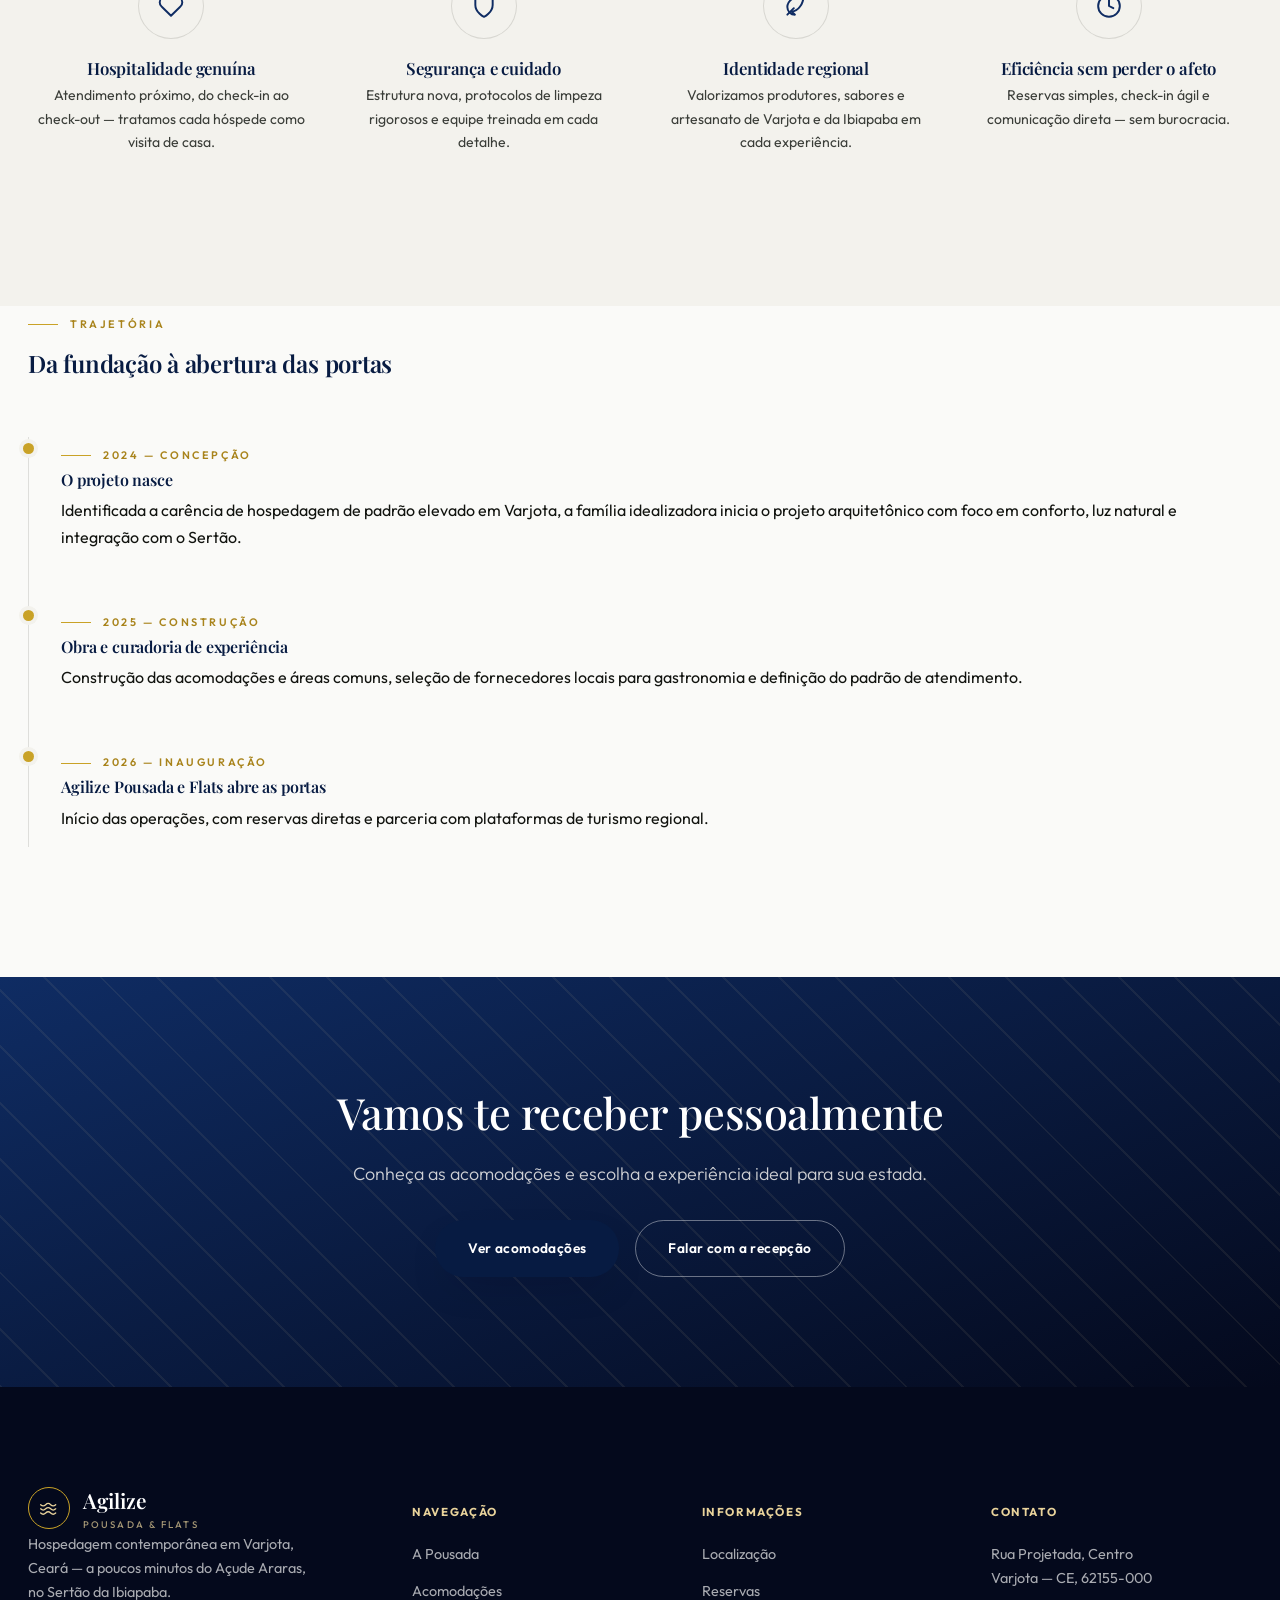
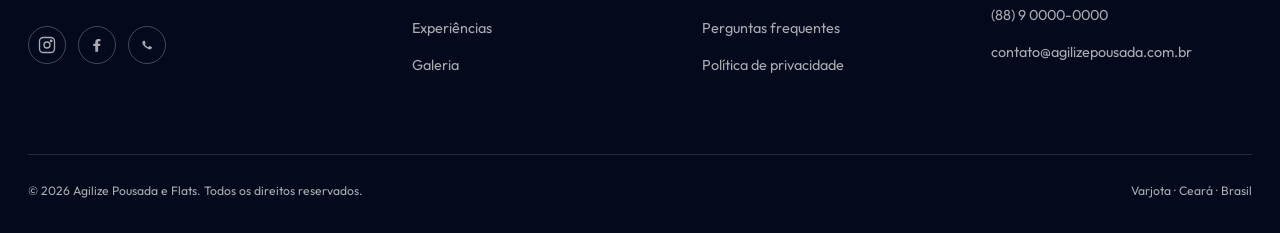
==== commit 953fe122: "Redesign v2: align site with the real brand identity and real photos Switch the visual system from t" ====
--- a/a-pousada.html
+++ b/a-pousada.html
@@ -7,18 +7,18 @@
 <title>A Pousada | Agilize Pousada e Flats — Varjota, Ceará</title>
 <meta name="description" content="Conheça a história da Agilize Pousada e Flats, os valores e a arquitetura que unem o design contemporâneo à hospitalidade do Sertão da Ibiapaba, em Varjota-CE.">
 <link rel="canonical" href="https://www.agilizepousada.com.br/a-pousada.html">
-<meta name="theme-color" content="#241C16">
-<link rel="icon" href="data:image/svg+xml,%3Csvg xmlns='http://www.w3.org/2000/svg' viewBox='0 0 64 64'%3E%3Crect width='64' height='64' rx='14' fill='%23241C16'/%3E%3Ctext x='32' y='42' font-family='Georgia,serif' font-size='30' fill='%23C79A4B' text-anchor='middle'%3EA%3C/text%3E%3C/svg%3E">
+<meta name="theme-color" content="#04091C">
+<link rel="icon" href="data:image/svg+xml,%3Csvg xmlns='http://www.w3.org/2000/svg' viewBox='0 0 64 64'%3E%3Crect width='64' height='64' rx='14' fill='%2304091C'/%3E%3Ctext x='32' y='42' font-family='Georgia,serif' font-size='30' fill='%23C9A227' text-anchor='middle'%3EA%3C/text%3E%3C/svg%3E">
 <link rel="preconnect" href="https://fonts.googleapis.com">
 <link rel="preconnect" href="https://fonts.gstatic.com" crossorigin>
-<link href="https://fonts.googleapis.com/css2?family=Fraunces:ital,opsz,wght@0,9..144,400;0,9..144,600;0,9..144,700;1,9..144,500&family=Manrope:wght@400;500;600;700;800&display=swap" rel="stylesheet">
+<link href="https://fonts.googleapis.com/css2?family=Playfair+Display:ital,wght@0,400;0,500;0,600;0,700;1,500&family=Outfit:wght@300;400;500;600;700;800&display=swap" rel="stylesheet">
 <link rel="stylesheet" href="assets/css/style.css">
 </head>
 <body>
 
 <header class="site-header">
   <div class="container">
-    <a href="index.html" class="brand"><span class="brand-mark">A</span><span>Agilize <small>Pousada &amp; Flats</small></span></a>
+    <a href="index.html" class="brand"><span class="brand-mark"><svg width="20" height="20" viewBox="0 0 24 24" fill="none" stroke="currentColor" stroke-width="1.6" stroke-linecap="round"><path d="M2 8c2 2 4 2 6 0s4-2 6 0 4 2 6 0"/><path d="M2 13c2 2 4 2 6 0s4-2 6 0 4 2 6 0"/><path d="M2 18c2 2 4 2 6 0s4-2 6 0 4 2 6 0"/></svg></span><span>Agilize <small>Pousada &amp; Flats</small></span></a>
     <nav class="nav">
       <a href="index.html">Início</a>
       <a href="a-pousada.html" class="active">A Pousada</a>
@@ -56,15 +56,15 @@
     </div>
     <div class="welcome-media-wrap" data-reveal data-reveal-delay="1">
       <div class="welcome-media">
-        <div class="photo ratio-portrait tone-oliva"><span class="photo-label"><svg width="18" height="18" viewBox="0 0 24 24" fill="none" stroke="currentColor" stroke-width="1.8"><path d="M23 19a2 2 0 0 1-2 2H3a2 2 0 0 1-2-2V8a2 2 0 0 1 2-2h4l2-3h6l2 3h4a2 2 0 0 1 2 2z"/><circle cx="12" cy="13" r="4"/></svg> Recepção e área comum</span></div>
+        <div class="photo ratio-portrait tone-marfim has-photo"><img src="assets/img/real/lounge-sofa.jpg" alt="Lounge da recepção da Agilize, com parede ripada e logo iluminado"><span class="photo-label"><svg width="18" height="18" viewBox="0 0 24 24" fill="none" stroke="currentColor" stroke-width="1.8"><path d="M23 19a2 2 0 0 1-2 2H3a2 2 0 0 1-2-2V8a2 2 0 0 1 2-2h4l2-3h6l2 3h4a2 2 0 0 1 2 2z"/><circle cx="12" cy="13" r="4"/></svg> Recepção e área comum</span></div>
         <div class="photo ratio-square tone-dourado"><span class="photo-label"><svg width="18" height="18" viewBox="0 0 24 24" fill="none" stroke="currentColor" stroke-width="1.8"><path d="M23 19a2 2 0 0 1-2 2H3a2 2 0 0 1-2-2V8a2 2 0 0 1 2-2h4l2-3h6l2 3h4a2 2 0 0 1 2 2z"/><circle cx="12" cy="13" r="4"/></svg> Jardim interno</span></div>
-        <div class="photo ratio-square tone-barro"><span class="photo-label"><svg width="18" height="18" viewBox="0 0 24 24" fill="none" stroke="currentColor" stroke-width="1.8"><path d="M23 19a2 2 0 0 1-2 2H3a2 2 0 0 1-2-2V8a2 2 0 0 1 2-2h4l2-3h6l2 3h4a2 2 0 0 1 2 2z"/><circle cx="12" cy="13" r="4"/></svg> Fachada</span></div>
+        <div class="photo ratio-square tone-marinho has-photo"><img src="assets/img/real/facade-parking.jpg" alt="Estacionamento privativo da Agilize Pousada e Flats"><span class="photo-label"><svg width="18" height="18" viewBox="0 0 24 24" fill="none" stroke="currentColor" stroke-width="1.8"><path d="M23 19a2 2 0 0 1-2 2H3a2 2 0 0 1-2-2V8a2 2 0 0 1 2-2h4l2-3h6l2 3h4a2 2 0 0 1 2 2z"/><circle cx="12" cy="13" r="4"/></svg> Estacionamento privativo</span></div>
       </div>
     </div>
   </div>
 </section>
 
-<section class="band on-areia">
+<section class="band on-marfim">
   <div class="container">
     <div class="section-head center" data-reveal>
       <div class="eyebrow" style="justify-content:center">Nossos valores</div>
@@ -124,10 +124,10 @@
   <div class="container">
     <div class="footer-grid">
       <div class="footer-brand">
-        <a href="index.html" class="brand" style="color:var(--branco)"><span class="brand-mark">A</span><span>Agilize <small>Pousada &amp; Flats</small></span></a>
+        <a href="index.html" class="brand" style="color:var(--branco)"><span class="brand-mark"><svg width="20" height="20" viewBox="0 0 24 24" fill="none" stroke="currentColor" stroke-width="1.6" stroke-linecap="round"><path d="M2 8c2 2 4 2 6 0s4-2 6 0 4 2 6 0"/><path d="M2 13c2 2 4 2 6 0s4-2 6 0 4 2 6 0"/><path d="M2 18c2 2 4 2 6 0s4-2 6 0 4 2 6 0"/></svg></span><span>Agilize <small>Pousada &amp; Flats</small></span></a>
         <p>Hospedagem contemporânea em Varjota, Ceará — a poucos minutos do Açude Araras, no Sertão da Ibiapaba.</p>
         <div class="social-row">
-          <a href="#" aria-label="Instagram"><svg width="18" height="18" viewBox="0 0 24 24" fill="none" stroke="currentColor" stroke-width="1.8"><rect x="2" y="2" width="20" height="20" rx="5"/><circle cx="12" cy="12" r="4"/><circle cx="17.5" cy="6.5" r="1"/></svg></a>
+          <a href="https://www.instagram.com/agilizepousadaeflats/" target="_blank" rel="noopener" aria-label="Instagram"><svg width="18" height="18" viewBox="0 0 24 24" fill="none" stroke="currentColor" stroke-width="1.8"><rect x="2" y="2" width="20" height="20" rx="5"/><circle cx="12" cy="12" r="4"/><circle cx="17.5" cy="6.5" r="1"/></svg></a>
           <a href="#" aria-label="Facebook"><svg width="18" height="18" viewBox="0 0 24 24" fill="currentColor"><path d="M13.5 21v-7.7h2.6l.4-3h-3v-1.9c0-.9.2-1.5 1.5-1.5h1.6V4.2C15.9 4.1 14.9 4 13.7 4c-2.4 0-4 1.5-4 4.1v2.2H7v3h2.7V21h3.8z"/></svg></a>
           <a href="https://wa.me/5588900000000" aria-label="WhatsApp"><svg width="18" height="18" viewBox="0 0 24 24" fill="currentColor"><path d="M17.5 14.4c-.3-.1-1.7-.9-2-1-.3-.1-.5-.1-.7.1s-.8 1-.9 1.2c-.2.2-.3.2-.6.1s-1.3-.5-2.4-1.5c-.9-.8-1.5-1.8-1.7-2.1-.2-.3 0-.5.1-.6l.4-.5c.1-.2.2-.3.3-.5s0-.4 0-.5c0-.1-.7-1.7-1-2.3-.2-.6-.5-.5-.7-.5h-.6c-.2 0-.5.1-.8.4-.3.3-1 1-1 2.4s1.1 2.8 1.2 3c.1.2 2.2 3.4 5.4 4.7.8.3 1.4.5 1.8.7.8.2 1.5.2 2 .1.6-.1 1.7-.7 2-1.4.2-.7.2-1.3.2-1.4-.1-.2-.3-.2-.6-.4z"/></svg></a>
         </div>
--- a/assets/css/style.css
+++ b/assets/css/style.css
@@ -1,38 +1,47 @@
 /* ===========================================================
-   AGILIZE POUSADA E FLATS — Design System
+   AGILIZE POUSADA E FLATS — Design System v3 "Marinho & Ouro"
    Varjota · Ceará · Sertão da Ibiapaba
+   Identidade real da marca: azul-marinho profundo + dourado + branco
+   Paleta calibrada a partir de amostras de cor da fachada e do letreiro reais.
    =========================================================== */
 
 :root{
-  /* Paleta — "Barro & Água" (terracota do sertão + azul do açude) */
-  --areia-50:  #FBF7F1;
-  --areia-100: #F4EDE2;
-  --areia-200: #E9DDC9;
-  --barro-600: #A8532F;
-  --barro-700: #8B4326;
-  --barro-800: #6E351E;
-  --carvao-900:#241C16;
-  --carvao-700:#3A2E24;
-  --oliva-600: #5C6B45;
-  --oliva-700: #47532F;
-  --acude-600: #23515A;
-  --acude-700: #163940;
-  --dourado-500:#C79A4B;
-  --dourado-600:#B3852F;
-  --branco: #FFFDF9;
-
-  --font-display: "Fraunces", "Georgia", serif;
-  --font-body: "Manrope", "Segoe UI", sans-serif;
-
-  --container: 1240px;
-  --radius-sm: 6px;
-  --radius-md: 14px;
-  --radius-lg: 28px;
-
-  --shadow-soft: 0 20px 50px -20px rgba(36,28,22,.35);
-  --shadow-card: 0 10px 30px -12px rgba(36,28,22,.25);
+  /* Paleta — "Marinho & Ouro" */
+  --branco:      #FFFFFF;
+  --marfim-50:   #FAFAF8;
+  --marfim-100:  #F3F2ED;
+  --marfim-200:  #E7E4D9;
+
+  --marinho-950:   #04091C;
+  --marinho-900:   #071B42;
+  --marinho-800:   #0F2C63;
+  --marinho-700:   #1A3E7E;
+  --marinho-600:   #2B55A0;
+
+  --dourado-300: #E9D39B;
+  --dourado-500: #C9A227;
+  --dourado-600: #A9841C;
+  --dourado-900: #4A3A0F;
+
+  --tinta-900:   #11130F;
+  --tinta-700:   #3A3D38;
+  --tinta-500:   #6B6E67;
+
+  --font-display: "Playfair Display", "Georgia", serif;
+  --font-body: "Outfit", "Segoe UI", sans-serif;
+
+  --container: 1280px;
+  --radius-sm: 3px;
+  --radius-md: 4px;
+  --radius-lg: 6px;
+  --radius-pill: 100px;
+
+  --shadow-soft: 0 30px 70px -30px rgba(4,9,28,.45);
+  --shadow-card: 0 16px 40px -18px rgba(4,9,28,.35);
 
   --ease: cubic-bezier(.22,.61,.36,1);
+  --hair-dark: rgba(255,255,255,.14);
+  --hair-light: rgba(17,19,15,.12);
 }
 
 *,*::before,*::after{ box-sizing:border-box; }
@@ -40,61 +49,64 @@
 body{
   margin:0;
   font-family:var(--font-body);
-  color:var(--carvao-900);
-  background:var(--areia-50);
-  line-height:1.6;
+  color:var(--tinta-900);
+  background:var(--marfim-50);
+  line-height:1.65;
   -webkit-font-smoothing:antialiased;
+  font-size:16px;
 }
 img{ max-width:100%; display:block; }
 a{ color:inherit; text-decoration:none; }
 ul{ margin:0; padding:0; list-style:none; }
-h1,h2,h3,h4{ font-family:var(--font-display); font-weight:600; margin:0 0 .5em; line-height:1.15; color:var(--carvao-900); }
+button{ font-family:inherit; }
+h1,h2,h3,h4{ font-family:var(--font-display); font-weight:600; margin:0 0 .5em; line-height:1.16; color:var(--marinho-900); letter-spacing:-.01em; }
 p{ margin:0 0 1em; }
-.container{ width:100%; max-width:var(--container); margin:0 auto; padding:0 24px; }
+.container{ width:100%; max-width:var(--container); margin:0 auto; padding:0 28px; }
 section{ position:relative; }
 
 /* ---------- Utility ---------- */
 .eyebrow{
-  display:inline-flex; align-items:center; gap:10px;
-  font-family:var(--font-body); font-weight:700; letter-spacing:.14em;
-  text-transform:uppercase; font-size:.72rem; color:var(--barro-700);
-  margin-bottom:14px;
-}
-.eyebrow::before{ content:""; width:26px; height:1.5px; background:var(--dourado-600); display:inline-block; }
-.eyebrow.on-dark{ color:var(--dourado-500); }
-
-.lede{ font-size:1.1rem; color:var(--carvao-700); max-width:640px; }
+  display:inline-flex; align-items:center; gap:12px;
+  font-family:var(--font-body); font-weight:600; letter-spacing:.24em;
+  text-transform:uppercase; font-size:.68rem; color:var(--dourado-600);
+  margin-bottom:16px;
+}
+.eyebrow::before{ content:""; width:30px; height:1px; background:var(--dourado-500); display:inline-block; }
+.eyebrow.on-dark{ color:var(--dourado-300); }
+
+.lede{ font-size:1.12rem; color:var(--tinta-700); max-width:620px; font-weight:300; }
 .center{ text-align:center; margin-left:auto; margin-right:auto; }
 
 .btn{
   display:inline-flex; align-items:center; gap:10px;
-  padding:15px 30px; border-radius:100px; font-weight:700; font-size:.92rem;
-  border:1px solid transparent; cursor:pointer; transition:transform .35s var(--ease), box-shadow .35s var(--ease), background .3s, color .3s;
+  padding:16px 32px; border-radius:var(--radius-pill); font-weight:600; font-size:.86rem;
+  letter-spacing:.03em;
+  border:1px solid transparent; cursor:pointer; transition:transform .4s var(--ease), box-shadow .4s var(--ease), background .3s, color .3s, border-color .3s;
   white-space:nowrap;
 }
-.btn-primary{ background:var(--barro-600); color:var(--branco); box-shadow:var(--shadow-card); }
-.btn-primary:hover{ background:var(--barro-700); transform:translateY(-2px); box-shadow:0 16px 34px -14px rgba(168,83,47,.55); }
-.btn-outline{ background:transparent; color:var(--branco); border-color:rgba(255,253,249,.55); }
-.btn-outline:hover{ background:rgba(255,253,249,.12); border-color:var(--branco); transform:translateY(-2px); }
-.btn-outline.dark{ color:var(--carvao-900); border-color:rgba(36,28,22,.3); }
-.btn-outline.dark:hover{ background:rgba(36,28,22,.06); }
+.btn-primary{ background:var(--marinho-900); color:var(--branco); box-shadow:var(--shadow-card); }
+.btn-primary:hover{ background:var(--marinho-950); transform:translateY(-2px); }
+.btn-gold{ background:linear-gradient(135deg,var(--dourado-300),var(--dourado-600)); color:var(--marinho-950); }
+.btn-gold:hover{ transform:translateY(-2px); box-shadow:0 16px 34px -14px rgba(199,162,78,.55); }
+.btn-outline{ background:transparent; color:var(--branco); border-color:rgba(255,255,255,.4); }
+.btn-outline:hover{ background:rgba(255,255,255,.1); border-color:var(--dourado-500); color:var(--dourado-300); }
+.btn-outline.dark{ color:var(--marinho-900); border-color:rgba(17,19,15,.28); }
+.btn-outline.dark:hover{ background:rgba(17,19,15,.05); border-color:var(--marinho-900); }
 .btn-whats{ background:#25D366; color:#fff; }
 .btn-whats:hover{ background:#1EBE5A; transform:translateY(-2px); }
-.btn-sm{ padding:10px 20px; font-size:.82rem; }
-
-.section-head{ max-width:680px; margin-bottom:56px; }
+.btn-sm{ padding:11px 22px; font-size:.78rem; }
+
+.section-head{ max-width:680px; margin-bottom:60px; }
 .section-head.center{ margin-left:auto; margin-right:auto; text-align:center; }
 
 .pill{
-  display:inline-flex; align-items:center; gap:8px; padding:6px 14px;
-  border-radius:100px; background:var(--areia-200); font-size:.78rem; font-weight:700;
-  color:var(--barro-700);
+  display:inline-flex; align-items:center; gap:8px; padding:7px 16px;
+  border-radius:var(--radius-pill); background:var(--marfim-200); font-size:.76rem; font-weight:600;
+  color:var(--marinho-900); border:1px solid var(--hair-light);
 }
 
 /* ---------- Reveal on scroll ---------- */
-/* Content is visible by default (no-JS / JS-blocked = fully accessible).
-   Only when html.js is set (see inline head script) do we hide-then-reveal. */
-html.js [data-reveal]{ opacity:0; transform:translateY(28px); transition:opacity .9s var(--ease), transform .9s var(--ease); }
+html.js [data-reveal]{ opacity:0; transform:translateY(32px); transition:opacity 1s var(--ease), transform 1s var(--ease); }
 html.js [data-reveal].is-visible{ opacity:1; transform:translateY(0); }
 [data-reveal-delay="1"]{ transition-delay:.12s; }
 [data-reveal-delay="2"]{ transition-delay:.24s; }
@@ -103,183 +115,205 @@
 /* ---------- Header ---------- */
 .site-header{
   position:fixed; top:0; left:0; right:0; z-index:100;
-  padding:22px 0; transition:background .4s var(--ease), padding .4s var(--ease), box-shadow .4s var(--ease);
+  padding:28px 0; transition:background .5s var(--ease), padding .5s var(--ease), box-shadow .5s var(--ease), border-color .5s;
+  border-bottom:1px solid transparent;
 }
 .site-header .container{ display:flex; align-items:center; justify-content:space-between; gap:24px; }
-.site-header.is-scrolled{ background:rgba(251,247,241,.92); backdrop-filter:blur(10px); padding:12px 0; box-shadow:0 6px 24px -12px rgba(36,28,22,.18); }
-
-.brand{ display:flex; align-items:center; gap:12px; font-family:var(--font-display); font-weight:700; font-size:1.25rem; color:var(--branco); transition:color .4s; }
-.site-header.is-scrolled .brand{ color:var(--carvao-900); }
-.brand small{ display:block; font-family:var(--font-body); font-weight:600; font-size:.6rem; letter-spacing:.16em; text-transform:uppercase; opacity:.75; }
-.brand-mark{ width:40px;height:40px; border-radius:50%; border:1.5px solid currentColor; display:flex; align-items:center; justify-content:center; }
-
-.nav{ display:flex; align-items:center; gap:34px; }
-.nav a{ font-size:.86rem; font-weight:600; color:var(--branco); position:relative; padding:4px 0; transition:color .4s; }
-.site-header.is-scrolled .nav a{ color:var(--carvao-800,#3A2E24); }
-.nav a::after{ content:""; position:absolute; left:0; bottom:-2px; width:0; height:1.5px; background:var(--dourado-500); transition:width .3s var(--ease); }
+.site-header.is-scrolled{ background:rgba(4,9,28,.86); backdrop-filter:blur(14px); padding:16px 0; border-color:var(--hair-dark); }
+
+.brand{ display:flex; align-items:center; gap:13px; font-family:var(--font-display); font-weight:600; font-size:1.3rem; color:var(--branco); }
+.brand small{ display:block; font-family:var(--font-body); font-weight:500; font-size:.6rem; letter-spacing:.22em; text-transform:uppercase; opacity:.7; color:var(--dourado-300); }
+.brand-mark{ width:42px;height:42px; border-radius:50%; border:1px solid var(--dourado-500); display:flex; align-items:center; justify-content:center; color:var(--dourado-300); font-family:var(--font-display); }
+
+.nav{ display:flex; align-items:center; gap:38px; }
+.nav a{ font-size:.82rem; font-weight:500; letter-spacing:.02em; color:rgba(255,255,255,.86); position:relative; padding:4px 0; transition:color .4s; }
+.nav a::after{ content:""; position:absolute; left:0; bottom:-3px; width:0; height:1px; background:var(--dourado-500); transition:width .35s var(--ease); }
+.nav a:hover, .nav a.active{ color:var(--branco); }
 .nav a:hover::after, .nav a.active::after{ width:100%; }
-.header-actions{ display:flex; align-items:center; gap:14px; }
+.header-actions{ display:flex; align-items:center; gap:16px; }
 .nav-toggle{ display:none; background:none; border:0; color:var(--branco); cursor:pointer; }
-.site-header.is-scrolled .nav-toggle{ color:var(--carvao-900); }
-
-@media (max-width: 960px){
-  .nav{ position:fixed; inset:0 0 0 30%; background:var(--areia-50); flex-direction:column; justify-content:center; align-items:flex-start; gap:26px; padding:40px; transform:translateX(100%); transition:transform .5s var(--ease); box-shadow:-20px 0 50px rgba(0,0,0,.25); }
+
+@media (max-width: 980px){
+  .nav{ position:fixed; inset:0 0 0 26%; background:var(--marinho-950); flex-direction:column; justify-content:center; align-items:flex-start; gap:28px; padding:40px; transform:translateX(100%); transition:transform .5s var(--ease); box-shadow:-20px 0 60px rgba(0,0,0,.4); border-left:1px solid var(--hair-dark); }
   .nav.is-open{ transform:translateX(0); }
-  .nav a{ color:var(--carvao-900) !important; font-size:1.15rem; }
+  .nav a{ font-size:1.2rem; }
   .nav-toggle{ display:block; z-index:120; }
   .header-actions .btn span{ display:none; }
 }
 
-/* ---------- Hero ---------- */
+/* ---------- Hero (video) ---------- */
 .hero{
   min-height:100svh; display:flex; align-items:flex-end; position:relative; overflow:hidden;
+  background:var(--marinho-950);
+  color:var(--branco);
+}
+.hero-media{ position:absolute; inset:0; z-index:0; overflow:hidden; }
+.hero-media video, .hero-media .hero-fallback{ position:absolute; inset:0; width:100%; height:100%; object-fit:cover; }
+.hero-media .hero-fallback{
   background:
-    linear-gradient(180deg, rgba(20,15,11,.35) 0%, rgba(20,15,11,.25) 40%, rgba(20,15,11,.78) 100%),
-    radial-gradient(ellipse at 30% 20%, rgba(199,154,75,.25), transparent 55%),
-    linear-gradient(135deg, var(--acude-700) 0%, var(--acude-600) 38%, var(--barro-700) 78%, var(--barro-800) 100%);
-  color:var(--branco);
-}
-.hero::before{
-  content:""; position:absolute; inset:0; opacity:.14; mix-blend-mode:overlay; pointer-events:none;
-  background-image:
-    repeating-linear-gradient(115deg, rgba(255,255,255,.5) 0 2px, transparent 2px 34px),
-    repeating-linear-gradient(25deg, rgba(255,255,255,.4) 0 1px, transparent 1px 46px);
-}
-.hero-inner{ position:relative; z-index:2; padding:170px 0 90px; width:100%; }
-.hero-tag{ display:inline-flex; gap:10px; align-items:center; padding:8px 16px; border:1px solid rgba(255,253,249,.4); border-radius:100px; font-size:.74rem; letter-spacing:.14em; text-transform:uppercase; font-weight:700; margin-bottom:26px; }
-.hero h1{ font-size:clamp(2.6rem, 5.6vw, 5rem); color:var(--branco); max-width:16ch; }
-.hero h1 em{ font-style:italic; color:var(--dourado-500); }
-.hero p.lede{ color:rgba(255,253,249,.86); font-size:1.18rem; max-width:560px; }
-.hero-actions{ display:flex; gap:16px; flex-wrap:wrap; margin-top:36px; }
-.hero-scroll{ position:absolute; right:40px; bottom:40px; z-index:2; display:flex; flex-direction:column; align-items:center; gap:10px; color:var(--branco); font-size:.7rem; letter-spacing:.18em; text-transform:uppercase; writing-mode:vertical-rl; }
-.hero-scroll::after{ content:""; writing-mode:horizontal-tb; width:1px; height:52px; background:linear-gradient(var(--dourado-500), transparent); animation:scrollLine 2.2s ease-in-out infinite; }
+    radial-gradient(ellipse at 25% 15%, rgba(199,162,78,.16), transparent 55%),
+    linear-gradient(160deg, var(--marinho-900) 0%, var(--marinho-950) 55%, var(--marinho-950) 100%);
+}
+.hero-media .hero-fallback::after{
+  content:""; position:absolute; inset:0; opacity:.12; mix-blend-mode:overlay;
+  background-image: repeating-linear-gradient(115deg, rgba(255,255,255,.5) 0 2px, transparent 2px 40px);
+}
+.hero-media::before{
+  content:""; position:absolute; inset:0; z-index:1;
+  background:linear-gradient(180deg, rgba(4,9,28,.35) 0%, rgba(4,9,28,.25) 42%, rgba(4,9,28,.92) 100%);
+}
+.hero-inner{ position:relative; z-index:2; padding:180px 0 96px; width:100%; }
+.hero-tag{ display:inline-flex; gap:10px; align-items:center; padding:9px 18px; border:1px solid rgba(233,211,155,.4); border-radius:var(--radius-pill); font-size:.7rem; letter-spacing:.2em; text-transform:uppercase; font-weight:600; margin-bottom:28px; color:var(--dourado-300); }
+.hero h1{ font-size:clamp(2.6rem, 5.8vw, 5.4rem); color:var(--branco); max-width:17ch; font-weight:500; }
+.hero h1 em{ font-style:italic; color:var(--dourado-300); font-weight:400; }
+.hero p.lede{ color:rgba(255,255,255,.78); font-size:1.2rem; max-width:560px; font-weight:300; }
+.hero-actions{ display:flex; gap:18px; flex-wrap:wrap; margin-top:40px; }
+.hero-scroll{ position:absolute; right:42px; bottom:48px; z-index:2; display:flex; flex-direction:column; align-items:center; gap:10px; color:rgba(255,255,255,.7); font-size:.68rem; letter-spacing:.2em; text-transform:uppercase; writing-mode:vertical-rl; }
+.hero-scroll::after{ content:""; writing-mode:horizontal-tb; width:1px; height:56px; background:linear-gradient(var(--dourado-500), transparent); animation:scrollLine 2.4s ease-in-out infinite; }
 @keyframes scrollLine{ 0%{ transform:scaleY(0); transform-origin:top;} 50%{ transform:scaleY(1); transform-origin:top;} 51%{transform-origin:bottom;} 100%{ transform:scaleY(0); transform-origin:bottom;} }
 
-.hero-stats{ position:relative; z-index:2; border-top:1px solid rgba(255,253,249,.22); }
+.hero-stats{ position:relative; z-index:2; border-top:1px solid var(--hair-dark); }
 .hero-stats .container{ display:grid; grid-template-columns:repeat(4,1fr); }
-.hero-stats .stat{ padding:22px 0; border-right:1px solid rgba(255,253,249,.15); }
+.hero-stats .stat{ padding:24px 0; border-right:1px solid var(--hair-dark); }
 .hero-stats .stat:last-child{ border-right:0; }
-.hero-stats .stat strong{ display:block; font-family:var(--font-display); font-size:1.5rem; color:var(--branco); }
-.hero-stats .stat span{ font-size:.72rem; letter-spacing:.08em; text-transform:uppercase; color:rgba(255,253,249,.7); }
-@media (max-width:760px){ .hero-stats .container{ grid-template-columns:repeat(2,1fr); } .hero-stats .stat{ border-bottom:1px solid rgba(255,253,249,.15);} }
+.hero-stats .stat strong{ display:block; font-family:var(--font-display); font-size:1.6rem; color:var(--branco); font-weight:500; }
+.hero-stats .stat span{ font-size:.7rem; letter-spacing:.1em; text-transform:uppercase; color:rgba(255,255,255,.6); }
+@media (max-width:760px){ .hero-stats .container{ grid-template-columns:repeat(2,1fr); } .hero-stats .stat{ border-bottom:1px solid var(--hair-dark);} }
 
 /* ---------- Photo placeholder (art-directed, no stock hotlinking) ---------- */
 .photo{
   position:relative; overflow:hidden; border-radius:var(--radius-md);
   display:flex; align-items:flex-end; color:var(--branco); min-height:220px;
-  isolation:isolate;
-}
-.photo::before{ content:""; position:absolute; inset:0; z-index:0; background:var(--ph-bg, linear-gradient(135deg,var(--acude-700),var(--barro-700))); }
+  isolation:isolate; cursor:default;
+}
+.photo::before{ content:""; position:absolute; inset:0; z-index:0; background:var(--ph-bg, linear-gradient(150deg,var(--marinho-800),var(--marinho-950))); }
 .photo::after{ content:""; position:absolute; inset:0; z-index:1;
   background-image:
-    radial-gradient(circle at 20% 20%, rgba(255,255,255,.16), transparent 40%),
-    repeating-linear-gradient(120deg, rgba(255,255,255,.06) 0 2px, transparent 2px 40px);
-}
-.photo-label{ position:relative; z-index:2; padding:18px 20px; width:100%; display:flex; align-items:center; gap:10px; font-size:.8rem; font-weight:600; background:linear-gradient(0deg, rgba(20,15,11,.55), transparent); }
-.photo-label svg{ flex-shrink:0; opacity:.85; }
-.photo.tone-barro{ --ph-bg: linear-gradient(135deg,var(--barro-600),var(--barro-800)); }
-.photo.tone-acude{ --ph-bg: linear-gradient(135deg,var(--acude-600),var(--acude-700)); }
-.photo.tone-oliva{ --ph-bg: linear-gradient(135deg,var(--oliva-600),var(--oliva-700)); }
-.photo.tone-dourado{ --ph-bg: linear-gradient(135deg,#D8AE63,var(--dourado-600)); }
+    radial-gradient(circle at 18% 18%, rgba(233,211,155,.14), transparent 42%),
+    repeating-linear-gradient(120deg, rgba(255,255,255,.05) 0 2px, transparent 2px 42px);
+}
+.photo img{ position:absolute; inset:0; z-index:0; width:100%; height:100%; object-fit:cover; transition:transform .9s var(--ease); }
+.photo.has-photo::after{ background-image: linear-gradient(180deg, rgba(4,9,28,.06) 0%, rgba(4,9,28,.5) 100%); }
+.card:hover .photo img{ transform:scale(1.06); }
+.photo-label{ position:relative; z-index:2; padding:20px 22px; width:100%; display:flex; align-items:center; gap:10px; font-size:.78rem; font-weight:500; letter-spacing:.02em; background:linear-gradient(0deg, rgba(4,9,28,.6), transparent); }
+.photo-label svg{ flex-shrink:0; opacity:.85; color:var(--dourado-300); }
+.photo.tone-marinho{ --ph-bg: linear-gradient(150deg,var(--marinho-800),var(--marinho-950)); }
+.photo.tone-noturno{ --ph-bg: linear-gradient(150deg,var(--marinho-700),var(--marinho-950)); }
+.photo.tone-dourado{ --ph-bg: linear-gradient(150deg,#8a6f2e,var(--marinho-900)); }
+.photo.tone-marfim{ --ph-bg: linear-gradient(150deg,#3a3d38,var(--marinho-900)); }
 .photo.ratio-square{ aspect-ratio:1/1; }
 .photo.ratio-portrait{ aspect-ratio:3/4; }
 .photo.ratio-wide{ aspect-ratio:16/10; }
 .photo.ratio-cinema{ aspect-ratio:21/9; }
+.photo.is-clickable{ cursor:zoom-in; }
+.photo-zoom{ position:absolute; top:16px; right:16px; z-index:2; width:34px; height:34px; border-radius:50%; border:1px solid rgba(255,255,255,.35); display:flex; align-items:center; justify-content:center; color:var(--branco); opacity:0; transition:opacity .35s, background .3s; }
+.photo.is-clickable:hover .photo-zoom{ opacity:1; }
+.photo.is-clickable:hover .photo-zoom:hover{ background:rgba(255,255,255,.15); }
 
 /* ---------- Intro / Welcome ---------- */
-.welcome{ padding:120px 0; background:var(--branco); }
-.welcome-grid{ display:grid; grid-template-columns:1fr 1fr; gap:64px; align-items:center; }
-.welcome-media{ display:grid; grid-template-columns:1.2fr .8fr; gap:18px; }
+.welcome{ padding:130px 0; background:var(--branco); }
+.welcome-grid{ display:grid; grid-template-columns:1fr 1fr; gap:70px; align-items:center; }
+.welcome-media{ display:grid; grid-template-columns:1.2fr .8fr; gap:20px; }
 .welcome-media .photo:first-child{ grid-row:1 / 3; }
-.welcome-badge{ position:absolute; left:-24px; bottom:-24px; background:var(--barro-600); color:var(--branco); padding:22px; border-radius:var(--radius-md); box-shadow:var(--shadow-soft); text-align:center; z-index:3; }
-.welcome-badge strong{ display:block; font-family:var(--font-display); font-size:1.6rem; }
-.welcome-badge span{ font-size:.68rem; letter-spacing:.1em; text-transform:uppercase; }
+.welcome-badge{ position:absolute; left:-26px; bottom:-26px; background:var(--marinho-950); color:var(--branco); padding:24px; border-radius:var(--radius-md); box-shadow:var(--shadow-soft); text-align:center; z-index:3; border:1px solid var(--dourado-500); }
+.welcome-badge strong{ display:block; font-family:var(--font-display); font-size:1.7rem; color:var(--dourado-300); font-weight:500; }
+.welcome-badge span{ font-size:.66rem; letter-spacing:.12em; text-transform:uppercase; }
 .welcome-media-wrap{ position:relative; }
-.check-list{ margin-top:28px; display:grid; gap:14px; }
-.check-list li{ display:flex; gap:12px; align-items:flex-start; font-weight:600; color:var(--carvao-700); }
-.check-list svg{ flex-shrink:0; color:var(--oliva-600); margin-top:2px; }
+.check-list{ margin-top:30px; display:grid; gap:15px; }
+.check-list li{ display:flex; gap:12px; align-items:flex-start; font-weight:500; color:var(--tinta-700); }
+.check-list svg{ flex-shrink:0; color:var(--dourado-600); margin-top:2px; }
 @media (max-width:920px){ .welcome-grid{ grid-template-columns:1fr; } .welcome-badge{ display:none; } }
 
 /* ---------- Cards / Rooms ---------- */
-.band{ padding:120px 0; }
-.band.on-areia{ background:var(--areia-100); }
-.band.on-dark{ background:var(--carvao-900); color:var(--branco); }
+.band{ padding:130px 0; }
+.band.on-marfim{ background:var(--marfim-100); }
+.band.on-dark{ background:var(--marinho-950); color:var(--branco); }
 .band.on-dark h1, .band.on-dark h2, .band.on-dark h3, .band.on-dark h4{ color:var(--branco); }
-.band.on-dark p{ color:rgba(255,253,249,.72); }
-.band.on-dark .lede{ color:rgba(255,253,249,.72); }
-
-.grid-3{ display:grid; grid-template-columns:repeat(3,1fr); gap:30px; }
-.grid-2{ display:grid; grid-template-columns:repeat(2,1fr); gap:30px; }
-.grid-4{ display:grid; grid-template-columns:repeat(4,1fr); gap:24px; }
+.band.on-dark p{ color:rgba(255,255,255,.68); }
+.band.on-dark .lede{ color:rgba(255,255,255,.68); }
+
+.grid-3{ display:grid; grid-template-columns:repeat(3,1fr); gap:32px; }
+.grid-2{ display:grid; grid-template-columns:repeat(2,1fr); gap:32px; }
+.grid-4{ display:grid; grid-template-columns:repeat(4,1fr); gap:26px; }
 @media (max-width:960px){ .grid-3,.grid-4{ grid-template-columns:repeat(2,1fr);} }
 @media (max-width:640px){ .grid-3,.grid-2,.grid-4{ grid-template-columns:1fr;} }
 
-.card{ background:var(--branco); border-radius:var(--radius-md); overflow:hidden; box-shadow:var(--shadow-card); transition:transform .5s var(--ease), box-shadow .5s var(--ease); }
-.card:hover{ transform:translateY(-8px); box-shadow:0 30px 60px -22px rgba(36,28,22,.35); }
-.card:hover .photo img, .card:hover .photo::before{ transform:scale(1.06); }
-.card .photo::before{ transition:transform .8s var(--ease); }
-.card-body{ padding:26px; }
-.card-meta{ display:flex; justify-content:space-between; align-items:center; margin-bottom:8px; font-size:.72rem; letter-spacing:.08em; text-transform:uppercase; color:var(--barro-700); font-weight:700; }
-.card h3{ font-size:1.35rem; margin-bottom:8px; }
-.card p{ color:var(--carvao-700); font-size:.95rem; }
-.card-amenities{ display:flex; flex-wrap:wrap; gap:8px; margin:16px 0; }
-.card-amenities span{ font-size:.72rem; padding:5px 10px; background:var(--areia-100); border-radius:100px; font-weight:600; color:var(--carvao-700); }
-.card-foot{ display:flex; justify-content:space-between; align-items:center; margin-top:18px; padding-top:16px; border-top:1px solid var(--areia-200); }
-.price{ font-family:var(--font-display); font-size:1.2rem; color:var(--barro-700); }
-.price span{ display:block; font-family:var(--font-body); font-size:.68rem; color:var(--carvao-700); font-weight:600; text-transform:uppercase; }
+.card{ background:var(--branco); border-radius:var(--radius-md); overflow:hidden; box-shadow:var(--shadow-card); transition:transform .5s var(--ease), box-shadow .5s var(--ease); border:1px solid var(--hair-light); }
+.card:hover{ transform:translateY(-8px); box-shadow:0 34px 70px -26px rgba(4,9,28,.4); }
+.card:hover .photo::before{ transform:scale(1.06); }
+.card .photo::before{ transition:transform .9s var(--ease); }
+.card-body{ padding:28px; }
+.card-meta{ display:flex; justify-content:space-between; align-items:center; margin-bottom:10px; font-size:.68rem; letter-spacing:.1em; text-transform:uppercase; color:var(--dourado-600); font-weight:700; }
+.card h3{ font-size:1.4rem; margin-bottom:8px; }
+.card p{ color:var(--tinta-700); font-size:.95rem; }
+.card-amenities{ display:flex; flex-wrap:wrap; gap:8px; margin:18px 0; }
+.card-amenities span{ font-size:.7rem; padding:6px 12px; background:var(--marfim-100); border-radius:var(--radius-pill); font-weight:600; color:var(--tinta-700); border:1px solid var(--hair-light); }
+.card-foot{ display:flex; justify-content:space-between; align-items:center; margin-top:20px; padding-top:18px; border-top:1px solid var(--hair-light); }
+.price{ font-family:var(--font-display); font-size:1.25rem; color:var(--marinho-900); font-weight:500; }
+.price span{ display:block; font-family:var(--font-body); font-size:.66rem; color:var(--tinta-500); font-weight:600; text-transform:uppercase; letter-spacing:.05em; }
 
 /* Feature / icon list */
 .feature{ text-align:center; padding:8px; }
-.feature-icon{ width:64px; height:64px; margin:0 auto 18px; border-radius:50%; display:flex; align-items:center; justify-content:center; background:var(--areia-100); color:var(--barro-700); transition:background .4s, color .4s, transform .4s; }
-.feature:hover .feature-icon{ background:var(--barro-600); color:var(--branco); transform:translateY(-4px) rotate(-4deg); }
+.feature-icon{ width:66px; height:66px; margin:0 auto 20px; border-radius:50%; display:flex; align-items:center; justify-content:center; background:var(--marfim-100); color:var(--marinho-800); border:1px solid var(--hair-light); transition:background .4s, color .4s, transform .4s, border-color .4s; }
+.feature:hover .feature-icon{ background:var(--marinho-900); color:var(--dourado-300); transform:translateY(-4px); border-color:var(--dourado-500); }
 .feature h4{ font-size:1.05rem; margin-bottom:6px; }
-.feature p{ font-size:.88rem; color:var(--carvao-700); }
-.on-dark .feature-icon{ background:rgba(255,253,249,.08); color:var(--dourado-500); }
-
-/* Numbers row */
-.numbered{ display:flex; gap:20px; align-items:flex-start; }
-.numbered .num{ font-family:var(--font-display); font-size:2.2rem; color:var(--dourado-500); line-height:1; }
+.feature p{ font-size:.88rem; color:var(--tinta-700); }
+.on-dark .feature-icon{ background:rgba(255,255,255,.05); color:var(--dourado-300); border-color:var(--hair-dark); }
+.on-dark .feature:hover .feature-icon{ background:var(--dourado-500); color:var(--marinho-950); border-color:var(--dourado-500); }
 
 /* ---------- Split banner (experiences) ---------- */
 .split{ display:grid; grid-template-columns:1fr 1fr; }
-.split > div{ padding:110px 60px; display:flex; flex-direction:column; justify-content:center; }
-.split .photo{ border-radius:0; height:100%; min-height:480px; }
-@media (max-width:920px){ .split{ grid-template-columns:1fr; } .split > div{ padding:70px 24px; } }
-
-/* ---------- Testimonials ---------- */
-.testi-track{ display:flex; gap:26px; overflow-x:auto; scroll-snap-type:x mandatory; padding-bottom:10px; }
-.testi-track::-webkit-scrollbar{ height:6px; }
-.testi-track::-webkit-scrollbar-thumb{ background:var(--areia-200); border-radius:10px; }
-.testi{ min-width:340px; scroll-snap-align:start; background:var(--branco); border-radius:var(--radius-md); padding:32px; box-shadow:var(--shadow-card); }
-.stars{ color:var(--dourado-600); letter-spacing:2px; margin-bottom:14px; }
-.testi p{ font-style:italic; color:var(--carvao-700); }
-.testi-author{ display:flex; align-items:center; gap:12px; margin-top:18px; }
-.testi-avatar{ width:44px; height:44px; border-radius:50%; background:linear-gradient(135deg,var(--barro-600),var(--dourado-500)); flex-shrink:0; }
-.testi-author strong{ display:block; font-size:.9rem; }
-.testi-author span{ font-size:.76rem; color:var(--carvao-700); }
+.split > div{ padding:120px 64px; display:flex; flex-direction:column; justify-content:center; }
+.split .photo{ border-radius:0; height:100%; min-height:500px; }
+@media (max-width:920px){ .split{ grid-template-columns:1fr; } .split > div{ padding:76px 28px; } }
+
+/* ---------- Reviews / Avaliações ---------- */
+.rating-summary{ display:flex; gap:56px; flex-wrap:wrap; align-items:center; padding:44px; background:var(--branco); border-radius:var(--radius-md); border:1px solid var(--hair-light); box-shadow:var(--shadow-card); margin-bottom:50px; }
+.rating-score{ text-align:center; padding-right:56px; border-right:1px solid var(--hair-light); }
+.rating-score strong{ display:block; font-family:var(--font-display); font-size:3.4rem; color:var(--marinho-900); font-weight:500; line-height:1; }
+.rating-score .stars{ margin:10px 0 6px; }
+.rating-score span{ font-size:.76rem; color:var(--tinta-500); font-weight:600; }
+.rating-bars{ flex:1; min-width:260px; display:grid; gap:12px; }
+.rating-bar-row{ display:grid; grid-template-columns:130px 1fr 34px; align-items:center; gap:14px; font-size:.82rem; font-weight:600; color:var(--tinta-700); }
+.rating-bar-track{ height:6px; background:var(--marfim-200); border-radius:10px; overflow:hidden; }
+.rating-bar-fill{ height:100%; background:linear-gradient(90deg,var(--dourado-600),var(--dourado-300)); border-radius:10px; width:0; transition:width 1.2s var(--ease); }
+@media (max-width:760px){ .rating-summary{ flex-direction:column; } .rating-score{ border-right:0; padding-right:0; border-bottom:1px solid var(--hair-light); padding-bottom:24px; width:100%; } }
+
+.testi-track{ display:flex; gap:28px; overflow-x:auto; scroll-snap-type:x mandatory; padding-bottom:12px; }
+.testi-track::-webkit-scrollbar{ height:5px; }
+.testi-track::-webkit-scrollbar-thumb{ background:var(--marfim-200); border-radius:10px; }
+.testi{ min-width:360px; scroll-snap-align:start; background:var(--branco); border-radius:var(--radius-md); padding:34px; box-shadow:var(--shadow-card); border:1px solid var(--hair-light); }
+.stars{ color:var(--dourado-500); letter-spacing:3px; margin-bottom:16px; font-size:.9rem; }
+.testi p{ font-style:italic; color:var(--tinta-700); font-weight:300; }
+.testi-author{ display:flex; align-items:center; justify-content:space-between; gap:12px; margin-top:20px; padding-top:16px; border-top:1px solid var(--hair-light); }
+.testi-id{ display:flex; align-items:center; gap:12px; }
+.testi-avatar{ width:44px; height:44px; border-radius:50%; background:linear-gradient(135deg,var(--marinho-800),var(--dourado-500)); flex-shrink:0; }
+.testi-author strong{ display:block; font-size:.9rem; font-family:var(--font-body); }
+.testi-author span{ font-size:.74rem; color:var(--tinta-500); }
+.testi-source{ font-size:.68rem; font-weight:700; text-transform:uppercase; letter-spacing:.05em; color:var(--marinho-700); background:var(--marfim-100); padding:5px 10px; border-radius:var(--radius-pill); }
 
 /* ---------- CTA band ---------- */
-.cta-band{ padding:100px 0; text-align:center; background:linear-gradient(135deg,var(--acude-700),var(--barro-800)); color:var(--branco); position:relative; overflow:hidden; }
-.cta-band::before{ content:""; position:absolute; inset:0; opacity:.15; background-image:repeating-linear-gradient(45deg, rgba(255,255,255,.5) 0 2px, transparent 2px 36px); }
+.cta-band{ padding:110px 0; text-align:center; background:linear-gradient(160deg,var(--marinho-800),var(--marinho-950)); color:var(--branco); position:relative; overflow:hidden; }
+.cta-band::before{ content:""; position:absolute; inset:0; opacity:.12; background-image:repeating-linear-gradient(45deg, rgba(233,211,155,.6) 0 2px, transparent 2px 40px); }
 .cta-band .container{ position:relative; z-index:1; }
-.cta-band h2{ color:var(--branco); font-size:clamp(1.8rem,4vw,2.6rem); }
-.cta-band .btn-row{ display:flex; gap:16px; justify-content:center; flex-wrap:wrap; margin-top:30px; }
+.cta-band h2{ color:var(--branco); font-size:clamp(1.8rem,4vw,2.7rem); font-weight:500; }
+.cta-band .btn-row{ display:flex; gap:16px; justify-content:center; flex-wrap:wrap; margin-top:32px; }
 
 /* ---------- Footer ---------- */
-.site-footer{ background:var(--carvao-900); color:rgba(255,253,249,.78); padding:90px 0 30px; }
-.footer-grid{ display:grid; grid-template-columns:1.4fr 1fr 1fr 1.1fr; gap:50px; padding-bottom:60px; border-bottom:1px solid rgba(255,253,249,.12); }
-.footer-grid h5{ color:var(--branco); font-family:var(--font-body); font-size:.78rem; letter-spacing:.1em; text-transform:uppercase; margin-bottom:20px; }
-.footer-grid li{ margin-bottom:12px; font-size:.9rem; }
-.footer-grid a:hover{ color:var(--dourado-500); }
+.site-footer{ background:var(--marinho-950); color:rgba(255,255,255,.66); padding:96px 0 32px; }
+.footer-grid{ display:grid; grid-template-columns:1.4fr 1fr 1fr 1.1fr; gap:52px; padding-bottom:64px; border-bottom:1px solid var(--hair-dark); }
+.footer-grid h5{ color:var(--dourado-300); font-family:var(--font-body); font-size:.72rem; letter-spacing:.14em; text-transform:uppercase; margin-bottom:22px; }
+.footer-grid li{ margin-bottom:13px; font-size:.9rem; }
+.footer-grid a:hover{ color:var(--dourado-300); }
 .footer-brand p{ max-width:280px; font-size:.9rem; }
-.social-row{ display:flex; gap:12px; margin-top:20px; }
-.social-row a{ width:38px; height:38px; border:1px solid rgba(255,253,249,.3); border-radius:50%; display:flex; align-items:center; justify-content:center; transition:.3s; }
-.social-row a:hover{ background:var(--dourado-500); border-color:var(--dourado-500); color:var(--carvao-900); }
-.footer-bottom{ display:flex; justify-content:space-between; align-items:center; padding-top:24px; font-size:.78rem; flex-wrap:wrap; gap:12px; }
+.social-row{ display:flex; gap:12px; margin-top:22px; }
+.social-row a{ width:38px; height:38px; border:1px solid rgba(255,255,255,.25); border-radius:50%; display:flex; align-items:center; justify-content:center; transition:.3s; }
+.social-row a:hover{ background:var(--dourado-500); border-color:var(--dourado-500); color:var(--marinho-950); }
+.footer-bottom{ display:flex; justify-content:space-between; align-items:center; padding-top:26px; font-size:.76rem; flex-wrap:wrap; gap:12px; }
 
 /* ---------- Floating WhatsApp ---------- */
 .float-whats{
-  position:fixed; right:26px; bottom:26px; z-index:90; width:60px; height:60px; border-radius:50%;
+  position:fixed; right:28px; bottom:28px; z-index:90; width:60px; height:60px; border-radius:50%;
   background:#25D366; color:#fff; display:flex; align-items:center; justify-content:center;
   box-shadow:0 14px 30px -8px rgba(37,211,102,.6); animation:pulse 2.6s infinite;
 }
@@ -287,52 +321,78 @@
 @keyframes pulse{ 0%{ box-shadow:0 0 0 0 rgba(37,211,102,.55);} 70%{ box-shadow:0 0 0 16px rgba(37,211,102,0);} 100%{ box-shadow:0 0 0 0 rgba(37,211,102,0);} }
 
 /* ---------- Page hero (inner pages) ---------- */
-.page-hero{ padding:200px 0 100px; color:var(--branco); position:relative; overflow:hidden;
-  background:linear-gradient(135deg,var(--acude-700),var(--barro-800)); }
-.page-hero::before{ content:""; position:absolute; inset:0; opacity:.14; background-image:repeating-linear-gradient(115deg, rgba(255,255,255,.5) 0 2px, transparent 2px 34px); }
+.page-hero{ padding:210px 0 104px; color:var(--branco); position:relative; overflow:hidden;
+  background:linear-gradient(160deg,var(--marinho-800),var(--marinho-950)); }
+.page-hero::before{ content:""; position:absolute; inset:0; opacity:.12; background-image:repeating-linear-gradient(115deg, rgba(233,211,155,.6) 0 2px, transparent 2px 36px); }
 .page-hero .container{ position:relative; z-index:1; }
-.breadcrumb{ display:flex; gap:8px; font-size:.78rem; opacity:.8; margin-bottom:18px; }
-.page-hero h1{ color:var(--branco); font-size:clamp(2.2rem,4.4vw,3.4rem); }
+.breadcrumb{ display:flex; gap:8px; font-size:.78rem; opacity:.75; margin-bottom:20px; letter-spacing:.03em; }
+.breadcrumb a:hover{ color:var(--dourado-300); }
+.page-hero h1{ color:var(--branco); font-size:clamp(2.2rem,4.4vw,3.6rem); font-weight:500; }
 
 /* ---------- Misc pages ---------- */
-.info-strip{ display:flex; flex-wrap:wrap; gap:14px; margin:26px 0; }
-.info-strip .pill svg{ opacity:.8; }
-.map-frame{ border-radius:var(--radius-md); overflow:hidden; box-shadow:var(--shadow-card); height:420px; }
-.timeline{ border-left:2px solid var(--areia-200); padding-left:30px; display:grid; gap:36px; }
-.timeline .dot{ width:12px; height:12px; border-radius:50%; background:var(--barro-600); position:absolute; left:-36.5px; margin-top:6px; }
+.info-strip{ display:flex; flex-wrap:wrap; gap:14px; margin:28px 0; }
+.map-frame{ border-radius:var(--radius-md); overflow:hidden; box-shadow:var(--shadow-card); height:430px; border:1px solid var(--hair-light); filter:grayscale(.25) contrast(1.05); }
+.timeline{ border-left:1px solid var(--hair-light); padding-left:32px; display:grid; gap:38px; }
+.timeline .dot{ width:11px; height:11px; border-radius:50%; background:var(--dourado-500); position:absolute; left:-38px; margin-top:6px; box-shadow:0 0 0 4px var(--marfim-100); }
 .timeline li{ position:relative; }
 
-.form-card{ background:var(--branco); border-radius:var(--radius-lg); box-shadow:var(--shadow-soft); padding:44px; }
+.form-card{ background:var(--branco); border-radius:var(--radius-lg); box-shadow:var(--shadow-soft); padding:46px; border:1px solid var(--hair-light); }
 .form-row{ display:grid; grid-template-columns:1fr 1fr; gap:18px; }
 .form-row.full{ grid-template-columns:1fr; }
-label{ display:block; font-size:.78rem; font-weight:700; text-transform:uppercase; letter-spacing:.05em; margin-bottom:8px; color:var(--carvao-700); }
+label{ display:block; font-size:.72rem; font-weight:700; text-transform:uppercase; letter-spacing:.08em; margin-bottom:9px; color:var(--tinta-700); }
 input,select,textarea{
-  width:100%; padding:14px 16px; border:1.5px solid var(--areia-200); border-radius:var(--radius-sm);
-  font-family:var(--font-body); font-size:.95rem; background:var(--areia-50); transition:border-color .3s, box-shadow .3s;
-}
-input:focus, select:focus, textarea:focus{ outline:none; border-color:var(--barro-600); box-shadow:0 0 0 4px rgba(168,83,47,.12); }
+  width:100%; padding:14px 16px; border:1px solid var(--marfim-200); border-radius:var(--radius-sm);
+  font-family:var(--font-body); font-size:.95rem; background:var(--marfim-50); transition:border-color .3s, box-shadow .3s;
+}
+input:focus, select:focus, textarea:focus{ outline:none; border-color:var(--marinho-800); box-shadow:0 0 0 4px rgba(18,58,43,.1); }
 .field{ margin-bottom:20px; }
 
-.faq-item{ border-bottom:1px solid var(--areia-200); padding:22px 0; cursor:pointer; }
-.faq-q{ display:flex; justify-content:space-between; align-items:center; font-weight:700; gap:20px; }
-.faq-q svg{ transition:transform .4s var(--ease); flex-shrink:0; }
+.reserve-steps{ display:flex; gap:10px; margin-bottom:30px; }
+.reserve-steps span{ flex:1; height:2px; background:var(--marfim-200); border-radius:2px; overflow:hidden; position:relative; }
+.reserve-steps span::after{ content:""; position:absolute; inset:0; background:var(--dourado-500); transform:scaleX(1); transform-origin:left; }
+
+.faq-item{ border-bottom:1px solid var(--hair-light); padding:24px 0; cursor:pointer; }
+.faq-q{ display:flex; justify-content:space-between; align-items:center; font-weight:600; gap:20px; font-family:var(--font-display); font-size:1.05rem; }
+.faq-q svg{ transition:transform .4s var(--ease); flex-shrink:0; color:var(--dourado-600); }
 .faq-item.is-open .faq-q svg{ transform:rotate(45deg); }
-.faq-a{ max-height:0; overflow:hidden; transition:max-height .5s var(--ease); color:var(--carvao-700); }
+.faq-a{ max-height:0; overflow:hidden; transition:max-height .5s var(--ease); color:var(--tinta-700); }
 .faq-item.is-open .faq-a{ max-height:240px; margin-top:14px; }
 
-.gallery-grid{ display:grid; grid-template-columns:repeat(4,1fr); gap:18px; grid-auto-rows:220px; }
+.gallery-grid{ display:grid; grid-template-columns:repeat(4,1fr); gap:20px; grid-auto-rows:230px; }
 .gallery-grid .photo{ height:100%; }
 .gallery-grid .span-2{ grid-column:span 2; }
 .gallery-grid .row-2{ grid-row:span 2; }
 @media (max-width:920px){ .gallery-grid{ grid-template-columns:repeat(2,1fr); } .gallery-grid .span-2{ grid-column:span 2; } }
-@media (max-width:640px){ .gallery-grid{ grid-template-columns:1fr; grid-auto-rows:260px;} .gallery-grid .span-2{ grid-column:span 1; } }
-
-.filter-row{ display:flex; gap:10px; flex-wrap:wrap; margin-bottom:36px; }
-.filter-btn{ padding:9px 18px; border-radius:100px; border:1.5px solid var(--areia-200); background:var(--branco); font-weight:700; font-size:.8rem; cursor:pointer; transition:.3s; }
-.filter-btn.active, .filter-btn:hover{ background:var(--barro-600); color:var(--branco); border-color:var(--barro-600); }
+@media (max-width:640px){ .gallery-grid{ grid-template-columns:1fr; grid-auto-rows:270px;} .gallery-grid .span-2{ grid-column:span 1; } }
+
+.filter-row{ display:flex; gap:10px; flex-wrap:wrap; margin-bottom:40px; }
+.filter-btn{ padding:10px 20px; border-radius:var(--radius-pill); border:1px solid var(--marfim-200); background:var(--branco); font-weight:600; font-size:.78rem; cursor:pointer; transition:.3s; color:var(--tinta-700); }
+.filter-btn.active, .filter-btn:hover{ background:var(--marinho-900); color:var(--branco); border-color:var(--marinho-900); }
+
+/* Lightbox */
+.lightbox{ position:fixed; inset:0; z-index:200; background:rgba(4,9,28,.94); display:none; align-items:center; justify-content:center; padding:40px; }
+.lightbox.is-open{ display:flex; }
+.lightbox-inner{ max-width:900px; width:100%; }
+.lightbox-inner .photo{ aspect-ratio:16/10; border-radius:var(--radius-md); }
+.lightbox-caption{ text-align:center; color:rgba(255,255,255,.7); margin-top:18px; font-size:.85rem; letter-spacing:.03em; }
+.lightbox-close, .lightbox-prev, .lightbox-next{ position:fixed; background:rgba(255,255,255,.06); border:1px solid rgba(255,255,255,.2); color:var(--branco); border-radius:50%; width:46px; height:46px; display:flex; align-items:center; justify-content:center; cursor:pointer; transition:.3s; }
+.lightbox-close:hover, .lightbox-prev:hover, .lightbox-next:hover{ background:var(--dourado-500); color:var(--marinho-950); border-color:var(--dourado-500); }
+.lightbox-close{ top:28px; right:28px; }
+.lightbox-prev{ left:28px; top:50%; transform:translateY(-50%); }
+.lightbox-next{ right:28px; top:50%; transform:translateY(-50%); }
+@media (max-width:640px){ .lightbox-prev, .lightbox-next{ width:38px; height:38px; } .lightbox-prev{ left:10px; } .lightbox-next{ right:10px; } }
+
+/* Amenities list (Estrutura e Comodidades) */
+.amenity-row{ display:flex; align-items:center; gap:16px; padding:18px 0; border-bottom:1px solid var(--hair-light); }
+.amenity-row svg{ color:var(--dourado-600); flex-shrink:0; }
+.amenity-row strong{ display:block; font-size:.96rem; }
+.amenity-row span{ font-size:.82rem; color:var(--tinta-500); }
+.amenity-cols{ column-count:2; column-gap:48px; }
+.amenity-cols .amenity-row{ break-inside:avoid; }
+@media (max-width:760px){ .amenity-cols{ column-count:1; } }
 
 @media (max-width:768px){
-  .welcome, .band{ padding:80px 0; }
+  .welcome, .band{ padding:88px 0; }
   .footer-grid{ grid-template-columns:1fr 1fr; }
   .cta-band .container h2{ font-size:1.8rem; }
 }
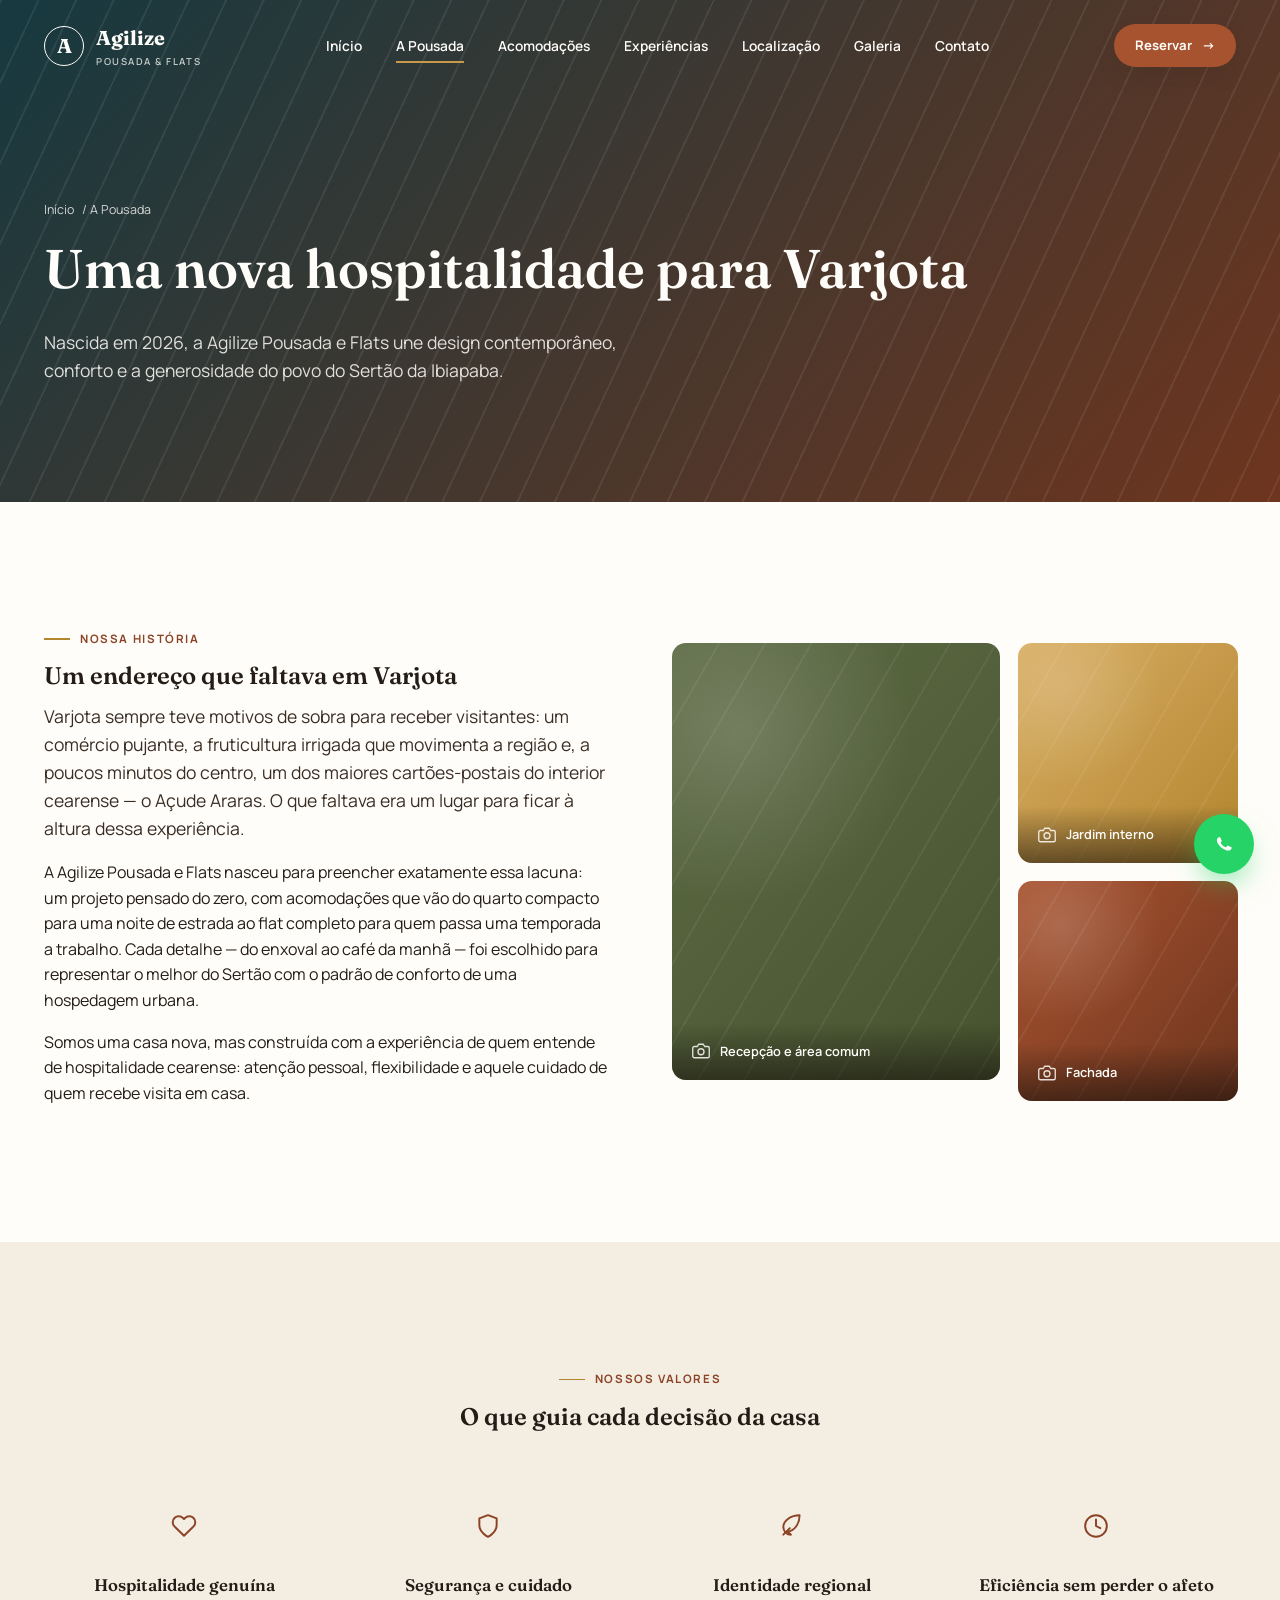
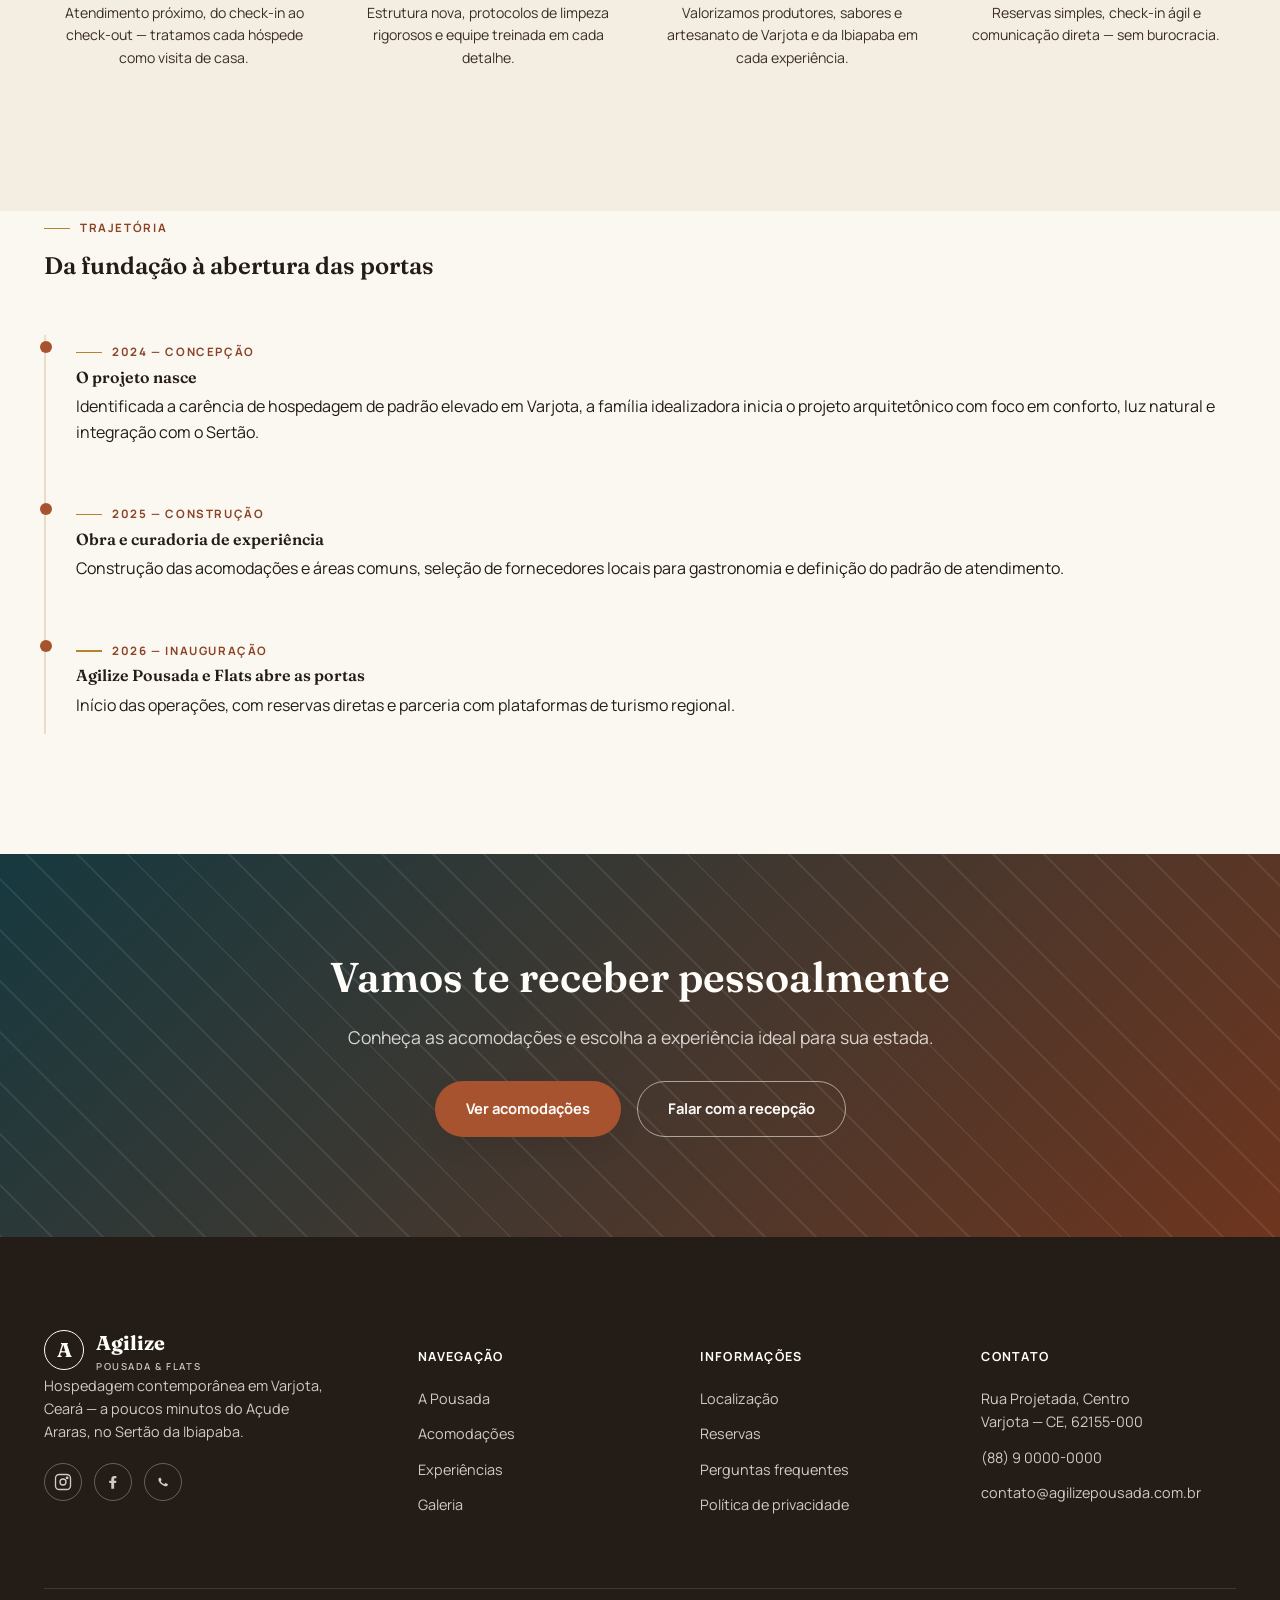
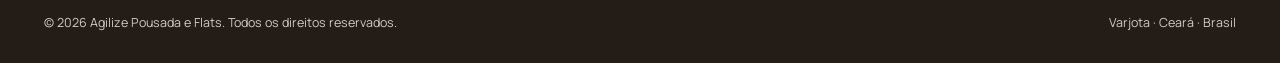
==== commit ea38ac2b: "Revert "Redesign v2: align site with the real brand identity and real photos" This reverts commit 95" ====
--- a/a-pousada.html
+++ b/a-pousada.html
@@ -7,18 +7,18 @@
 <title>A Pousada | Agilize Pousada e Flats — Varjota, Ceará</title>
 <meta name="description" content="Conheça a história da Agilize Pousada e Flats, os valores e a arquitetura que unem o design contemporâneo à hospitalidade do Sertão da Ibiapaba, em Varjota-CE.">
 <link rel="canonical" href="https://www.agilizepousada.com.br/a-pousada.html">
-<meta name="theme-color" content="#04091C">
-<link rel="icon" href="data:image/svg+xml,%3Csvg xmlns='http://www.w3.org/2000/svg' viewBox='0 0 64 64'%3E%3Crect width='64' height='64' rx='14' fill='%2304091C'/%3E%3Ctext x='32' y='42' font-family='Georgia,serif' font-size='30' fill='%23C9A227' text-anchor='middle'%3EA%3C/text%3E%3C/svg%3E">
+<meta name="theme-color" content="#241C16">
+<link rel="icon" href="data:image/svg+xml,%3Csvg xmlns='http://www.w3.org/2000/svg' viewBox='0 0 64 64'%3E%3Crect width='64' height='64' rx='14' fill='%23241C16'/%3E%3Ctext x='32' y='42' font-family='Georgia,serif' font-size='30' fill='%23C79A4B' text-anchor='middle'%3EA%3C/text%3E%3C/svg%3E">
 <link rel="preconnect" href="https://fonts.googleapis.com">
 <link rel="preconnect" href="https://fonts.gstatic.com" crossorigin>
-<link href="https://fonts.googleapis.com/css2?family=Playfair+Display:ital,wght@0,400;0,500;0,600;0,700;1,500&family=Outfit:wght@300;400;500;600;700;800&display=swap" rel="stylesheet">
+<link href="https://fonts.googleapis.com/css2?family=Fraunces:ital,opsz,wght@0,9..144,400;0,9..144,600;0,9..144,700;1,9..144,500&family=Manrope:wght@400;500;600;700;800&display=swap" rel="stylesheet">
 <link rel="stylesheet" href="assets/css/style.css">
 </head>
 <body>
 
 <header class="site-header">
   <div class="container">
-    <a href="index.html" class="brand"><span class="brand-mark"><svg width="20" height="20" viewBox="0 0 24 24" fill="none" stroke="currentColor" stroke-width="1.6" stroke-linecap="round"><path d="M2 8c2 2 4 2 6 0s4-2 6 0 4 2 6 0"/><path d="M2 13c2 2 4 2 6 0s4-2 6 0 4 2 6 0"/><path d="M2 18c2 2 4 2 6 0s4-2 6 0 4 2 6 0"/></svg></span><span>Agilize <small>Pousada &amp; Flats</small></span></a>
+    <a href="index.html" class="brand"><span class="brand-mark">A</span><span>Agilize <small>Pousada &amp; Flats</small></span></a>
     <nav class="nav">
       <a href="index.html">Início</a>
       <a href="a-pousada.html" class="active">A Pousada</a>
@@ -56,15 +56,15 @@
     </div>
     <div class="welcome-media-wrap" data-reveal data-reveal-delay="1">
       <div class="welcome-media">
-        <div class="photo ratio-portrait tone-marfim has-photo"><img src="assets/img/real/lounge-sofa.jpg" alt="Lounge da recepção da Agilize, com parede ripada e logo iluminado"><span class="photo-label"><svg width="18" height="18" viewBox="0 0 24 24" fill="none" stroke="currentColor" stroke-width="1.8"><path d="M23 19a2 2 0 0 1-2 2H3a2 2 0 0 1-2-2V8a2 2 0 0 1 2-2h4l2-3h6l2 3h4a2 2 0 0 1 2 2z"/><circle cx="12" cy="13" r="4"/></svg> Recepção e área comum</span></div>
+        <div class="photo ratio-portrait tone-oliva"><span class="photo-label"><svg width="18" height="18" viewBox="0 0 24 24" fill="none" stroke="currentColor" stroke-width="1.8"><path d="M23 19a2 2 0 0 1-2 2H3a2 2 0 0 1-2-2V8a2 2 0 0 1 2-2h4l2-3h6l2 3h4a2 2 0 0 1 2 2z"/><circle cx="12" cy="13" r="4"/></svg> Recepção e área comum</span></div>
         <div class="photo ratio-square tone-dourado"><span class="photo-label"><svg width="18" height="18" viewBox="0 0 24 24" fill="none" stroke="currentColor" stroke-width="1.8"><path d="M23 19a2 2 0 0 1-2 2H3a2 2 0 0 1-2-2V8a2 2 0 0 1 2-2h4l2-3h6l2 3h4a2 2 0 0 1 2 2z"/><circle cx="12" cy="13" r="4"/></svg> Jardim interno</span></div>
-        <div class="photo ratio-square tone-marinho has-photo"><img src="assets/img/real/facade-parking.jpg" alt="Estacionamento privativo da Agilize Pousada e Flats"><span class="photo-label"><svg width="18" height="18" viewBox="0 0 24 24" fill="none" stroke="currentColor" stroke-width="1.8"><path d="M23 19a2 2 0 0 1-2 2H3a2 2 0 0 1-2-2V8a2 2 0 0 1 2-2h4l2-3h6l2 3h4a2 2 0 0 1 2 2z"/><circle cx="12" cy="13" r="4"/></svg> Estacionamento privativo</span></div>
+        <div class="photo ratio-square tone-barro"><span class="photo-label"><svg width="18" height="18" viewBox="0 0 24 24" fill="none" stroke="currentColor" stroke-width="1.8"><path d="M23 19a2 2 0 0 1-2 2H3a2 2 0 0 1-2-2V8a2 2 0 0 1 2-2h4l2-3h6l2 3h4a2 2 0 0 1 2 2z"/><circle cx="12" cy="13" r="4"/></svg> Fachada</span></div>
       </div>
     </div>
   </div>
 </section>
 
-<section class="band on-marfim">
+<section class="band on-areia">
   <div class="container">
     <div class="section-head center" data-reveal>
       <div class="eyebrow" style="justify-content:center">Nossos valores</div>
@@ -124,10 +124,10 @@
   <div class="container">
     <div class="footer-grid">
       <div class="footer-brand">
-        <a href="index.html" class="brand" style="color:var(--branco)"><span class="brand-mark"><svg width="20" height="20" viewBox="0 0 24 24" fill="none" stroke="currentColor" stroke-width="1.6" stroke-linecap="round"><path d="M2 8c2 2 4 2 6 0s4-2 6 0 4 2 6 0"/><path d="M2 13c2 2 4 2 6 0s4-2 6 0 4 2 6 0"/><path d="M2 18c2 2 4 2 6 0s4-2 6 0 4 2 6 0"/></svg></span><span>Agilize <small>Pousada &amp; Flats</small></span></a>
+        <a href="index.html" class="brand" style="color:var(--branco)"><span class="brand-mark">A</span><span>Agilize <small>Pousada &amp; Flats</small></span></a>
         <p>Hospedagem contemporânea em Varjota, Ceará — a poucos minutos do Açude Araras, no Sertão da Ibiapaba.</p>
         <div class="social-row">
-          <a href="https://www.instagram.com/agilizepousadaeflats/" target="_blank" rel="noopener" aria-label="Instagram"><svg width="18" height="18" viewBox="0 0 24 24" fill="none" stroke="currentColor" stroke-width="1.8"><rect x="2" y="2" width="20" height="20" rx="5"/><circle cx="12" cy="12" r="4"/><circle cx="17.5" cy="6.5" r="1"/></svg></a>
+          <a href="#" aria-label="Instagram"><svg width="18" height="18" viewBox="0 0 24 24" fill="none" stroke="currentColor" stroke-width="1.8"><rect x="2" y="2" width="20" height="20" rx="5"/><circle cx="12" cy="12" r="4"/><circle cx="17.5" cy="6.5" r="1"/></svg></a>
           <a href="#" aria-label="Facebook"><svg width="18" height="18" viewBox="0 0 24 24" fill="currentColor"><path d="M13.5 21v-7.7h2.6l.4-3h-3v-1.9c0-.9.2-1.5 1.5-1.5h1.6V4.2C15.9 4.1 14.9 4 13.7 4c-2.4 0-4 1.5-4 4.1v2.2H7v3h2.7V21h3.8z"/></svg></a>
           <a href="https://wa.me/5588900000000" aria-label="WhatsApp"><svg width="18" height="18" viewBox="0 0 24 24" fill="currentColor"><path d="M17.5 14.4c-.3-.1-1.7-.9-2-1-.3-.1-.5-.1-.7.1s-.8 1-.9 1.2c-.2.2-.3.2-.6.1s-1.3-.5-2.4-1.5c-.9-.8-1.5-1.8-1.7-2.1-.2-.3 0-.5.1-.6l.4-.5c.1-.2.2-.3.3-.5s0-.4 0-.5c0-.1-.7-1.7-1-2.3-.2-.6-.5-.5-.7-.5h-.6c-.2 0-.5.1-.8.4-.3.3-1 1-1 2.4s1.1 2.8 1.2 3c.1.2 2.2 3.4 5.4 4.7.8.3 1.4.5 1.8.7.8.2 1.5.2 2 .1.6-.1 1.7-.7 2-1.4.2-.7.2-1.3.2-1.4-.1-.2-.3-.2-.6-.4z"/></svg></a>
         </div>
--- a/assets/css/style.css
+++ b/assets/css/style.css
@@ -1,47 +1,38 @@
 /* ===========================================================
-   AGILIZE POUSADA E FLATS — Design System v3 "Marinho & Ouro"
+   AGILIZE POUSADA E FLATS — Design System
    Varjota · Ceará · Sertão da Ibiapaba
-   Identidade real da marca: azul-marinho profundo + dourado + branco
-   Paleta calibrada a partir de amostras de cor da fachada e do letreiro reais.
    =========================================================== */
 
 :root{
-  /* Paleta — "Marinho & Ouro" */
-  --branco:      #FFFFFF;
-  --marfim-50:   #FAFAF8;
-  --marfim-100:  #F3F2ED;
-  --marfim-200:  #E7E4D9;
-
-  --marinho-950:   #04091C;
-  --marinho-900:   #071B42;
-  --marinho-800:   #0F2C63;
-  --marinho-700:   #1A3E7E;
-  --marinho-600:   #2B55A0;
-
-  --dourado-300: #E9D39B;
-  --dourado-500: #C9A227;
-  --dourado-600: #A9841C;
-  --dourado-900: #4A3A0F;
-
-  --tinta-900:   #11130F;
-  --tinta-700:   #3A3D38;
-  --tinta-500:   #6B6E67;
-
-  --font-display: "Playfair Display", "Georgia", serif;
-  --font-body: "Outfit", "Segoe UI", sans-serif;
-
-  --container: 1280px;
-  --radius-sm: 3px;
-  --radius-md: 4px;
-  --radius-lg: 6px;
-  --radius-pill: 100px;
-
-  --shadow-soft: 0 30px 70px -30px rgba(4,9,28,.45);
-  --shadow-card: 0 16px 40px -18px rgba(4,9,28,.35);
+  /* Paleta — "Barro & Água" (terracota do sertão + azul do açude) */
+  --areia-50:  #FBF7F1;
+  --areia-100: #F4EDE2;
+  --areia-200: #E9DDC9;
+  --barro-600: #A8532F;
+  --barro-700: #8B4326;
+  --barro-800: #6E351E;
+  --carvao-900:#241C16;
+  --carvao-700:#3A2E24;
+  --oliva-600: #5C6B45;
+  --oliva-700: #47532F;
+  --acude-600: #23515A;
+  --acude-700: #163940;
+  --dourado-500:#C79A4B;
+  --dourado-600:#B3852F;
+  --branco: #FFFDF9;
+
+  --font-display: "Fraunces", "Georgia", serif;
+  --font-body: "Manrope", "Segoe UI", sans-serif;
+
+  --container: 1240px;
+  --radius-sm: 6px;
+  --radius-md: 14px;
+  --radius-lg: 28px;
+
+  --shadow-soft: 0 20px 50px -20px rgba(36,28,22,.35);
+  --shadow-card: 0 10px 30px -12px rgba(36,28,22,.25);
 
   --ease: cubic-bezier(.22,.61,.36,1);
-  --hair-dark: rgba(255,255,255,.14);
-  --hair-light: rgba(17,19,15,.12);
 }
 
 *,*::before,*::after{ box-sizing:border-box; }
@@ -49,64 +40,61 @@
 body{
   margin:0;
   font-family:var(--font-body);
-  color:var(--tinta-900);
-  background:var(--marfim-50);
-  line-height:1.65;
+  color:var(--carvao-900);
+  background:var(--areia-50);
+  line-height:1.6;
   -webkit-font-smoothing:antialiased;
-  font-size:16px;
 }
 img{ max-width:100%; display:block; }
 a{ color:inherit; text-decoration:none; }
 ul{ margin:0; padding:0; list-style:none; }
-button{ font-family:inherit; }
-h1,h2,h3,h4{ font-family:var(--font-display); font-weight:600; margin:0 0 .5em; line-height:1.16; color:var(--marinho-900); letter-spacing:-.01em; }
+h1,h2,h3,h4{ font-family:var(--font-display); font-weight:600; margin:0 0 .5em; line-height:1.15; color:var(--carvao-900); }
 p{ margin:0 0 1em; }
-.container{ width:100%; max-width:var(--container); margin:0 auto; padding:0 28px; }
+.container{ width:100%; max-width:var(--container); margin:0 auto; padding:0 24px; }
 section{ position:relative; }
 
 /* ---------- Utility ---------- */
 .eyebrow{
-  display:inline-flex; align-items:center; gap:12px;
-  font-family:var(--font-body); font-weight:600; letter-spacing:.24em;
-  text-transform:uppercase; font-size:.68rem; color:var(--dourado-600);
-  margin-bottom:16px;
-}
-.eyebrow::before{ content:""; width:30px; height:1px; background:var(--dourado-500); display:inline-block; }
-.eyebrow.on-dark{ color:var(--dourado-300); }
-
-.lede{ font-size:1.12rem; color:var(--tinta-700); max-width:620px; font-weight:300; }
+  display:inline-flex; align-items:center; gap:10px;
+  font-family:var(--font-body); font-weight:700; letter-spacing:.14em;
+  text-transform:uppercase; font-size:.72rem; color:var(--barro-700);
+  margin-bottom:14px;
+}
+.eyebrow::before{ content:""; width:26px; height:1.5px; background:var(--dourado-600); display:inline-block; }
+.eyebrow.on-dark{ color:var(--dourado-500); }
+
+.lede{ font-size:1.1rem; color:var(--carvao-700); max-width:640px; }
 .center{ text-align:center; margin-left:auto; margin-right:auto; }
 
 .btn{
   display:inline-flex; align-items:center; gap:10px;
-  padding:16px 32px; border-radius:var(--radius-pill); font-weight:600; font-size:.86rem;
-  letter-spacing:.03em;
-  border:1px solid transparent; cursor:pointer; transition:transform .4s var(--ease), box-shadow .4s var(--ease), background .3s, color .3s, border-color .3s;
+  padding:15px 30px; border-radius:100px; font-weight:700; font-size:.92rem;
+  border:1px solid transparent; cursor:pointer; transition:transform .35s var(--ease), box-shadow .35s var(--ease), background .3s, color .3s;
   white-space:nowrap;
 }
-.btn-primary{ background:var(--marinho-900); color:var(--branco); box-shadow:var(--shadow-card); }
-.btn-primary:hover{ background:var(--marinho-950); transform:translateY(-2px); }
-.btn-gold{ background:linear-gradient(135deg,var(--dourado-300),var(--dourado-600)); color:var(--marinho-950); }
-.btn-gold:hover{ transform:translateY(-2px); box-shadow:0 16px 34px -14px rgba(199,162,78,.55); }
-.btn-outline{ background:transparent; color:var(--branco); border-color:rgba(255,255,255,.4); }
-.btn-outline:hover{ background:rgba(255,255,255,.1); border-color:var(--dourado-500); color:var(--dourado-300); }
-.btn-outline.dark{ color:var(--marinho-900); border-color:rgba(17,19,15,.28); }
-.btn-outline.dark:hover{ background:rgba(17,19,15,.05); border-color:var(--marinho-900); }
+.btn-primary{ background:var(--barro-600); color:var(--branco); box-shadow:var(--shadow-card); }
+.btn-primary:hover{ background:var(--barro-700); transform:translateY(-2px); box-shadow:0 16px 34px -14px rgba(168,83,47,.55); }
+.btn-outline{ background:transparent; color:var(--branco); border-color:rgba(255,253,249,.55); }
+.btn-outline:hover{ background:rgba(255,253,249,.12); border-color:var(--branco); transform:translateY(-2px); }
+.btn-outline.dark{ color:var(--carvao-900); border-color:rgba(36,28,22,.3); }
+.btn-outline.dark:hover{ background:rgba(36,28,22,.06); }
 .btn-whats{ background:#25D366; color:#fff; }
 .btn-whats:hover{ background:#1EBE5A; transform:translateY(-2px); }
-.btn-sm{ padding:11px 22px; font-size:.78rem; }
-
-.section-head{ max-width:680px; margin-bottom:60px; }
+.btn-sm{ padding:10px 20px; font-size:.82rem; }
+
+.section-head{ max-width:680px; margin-bottom:56px; }
 .section-head.center{ margin-left:auto; margin-right:auto; text-align:center; }
 
 .pill{
-  display:inline-flex; align-items:center; gap:8px; padding:7px 16px;
-  border-radius:var(--radius-pill); background:var(--marfim-200); font-size:.76rem; font-weight:600;
-  color:var(--marinho-900); border:1px solid var(--hair-light);
+  display:inline-flex; align-items:center; gap:8px; padding:6px 14px;
+  border-radius:100px; background:var(--areia-200); font-size:.78rem; font-weight:700;
+  color:var(--barro-700);
 }
 
 /* ---------- Reveal on scroll ---------- */
-html.js [data-reveal]{ opacity:0; transform:translateY(32px); transition:opacity 1s var(--ease), transform 1s var(--ease); }
+/* Content is visible by default (no-JS / JS-blocked = fully accessible).
+   Only when html.js is set (see inline head script) do we hide-then-reveal. */
+html.js [data-reveal]{ opacity:0; transform:translateY(28px); transition:opacity .9s var(--ease), transform .9s var(--ease); }
 html.js [data-reveal].is-visible{ opacity:1; transform:translateY(0); }
 [data-reveal-delay="1"]{ transition-delay:.12s; }
 [data-reveal-delay="2"]{ transition-delay:.24s; }
@@ -115,205 +103,183 @@
 /* ---------- Header ---------- */
 .site-header{
   position:fixed; top:0; left:0; right:0; z-index:100;
-  padding:28px 0; transition:background .5s var(--ease), padding .5s var(--ease), box-shadow .5s var(--ease), border-color .5s;
-  border-bottom:1px solid transparent;
+  padding:22px 0; transition:background .4s var(--ease), padding .4s var(--ease), box-shadow .4s var(--ease);
 }
 .site-header .container{ display:flex; align-items:center; justify-content:space-between; gap:24px; }
-.site-header.is-scrolled{ background:rgba(4,9,28,.86); backdrop-filter:blur(14px); padding:16px 0; border-color:var(--hair-dark); }
-
-.brand{ display:flex; align-items:center; gap:13px; font-family:var(--font-display); font-weight:600; font-size:1.3rem; color:var(--branco); }
-.brand small{ display:block; font-family:var(--font-body); font-weight:500; font-size:.6rem; letter-spacing:.22em; text-transform:uppercase; opacity:.7; color:var(--dourado-300); }
-.brand-mark{ width:42px;height:42px; border-radius:50%; border:1px solid var(--dourado-500); display:flex; align-items:center; justify-content:center; color:var(--dourado-300); font-family:var(--font-display); }
-
-.nav{ display:flex; align-items:center; gap:38px; }
-.nav a{ font-size:.82rem; font-weight:500; letter-spacing:.02em; color:rgba(255,255,255,.86); position:relative; padding:4px 0; transition:color .4s; }
-.nav a::after{ content:""; position:absolute; left:0; bottom:-3px; width:0; height:1px; background:var(--dourado-500); transition:width .35s var(--ease); }
-.nav a:hover, .nav a.active{ color:var(--branco); }
+.site-header.is-scrolled{ background:rgba(251,247,241,.92); backdrop-filter:blur(10px); padding:12px 0; box-shadow:0 6px 24px -12px rgba(36,28,22,.18); }
+
+.brand{ display:flex; align-items:center; gap:12px; font-family:var(--font-display); font-weight:700; font-size:1.25rem; color:var(--branco); transition:color .4s; }
+.site-header.is-scrolled .brand{ color:var(--carvao-900); }
+.brand small{ display:block; font-family:var(--font-body); font-weight:600; font-size:.6rem; letter-spacing:.16em; text-transform:uppercase; opacity:.75; }
+.brand-mark{ width:40px;height:40px; border-radius:50%; border:1.5px solid currentColor; display:flex; align-items:center; justify-content:center; }
+
+.nav{ display:flex; align-items:center; gap:34px; }
+.nav a{ font-size:.86rem; font-weight:600; color:var(--branco); position:relative; padding:4px 0; transition:color .4s; }
+.site-header.is-scrolled .nav a{ color:var(--carvao-800,#3A2E24); }
+.nav a::after{ content:""; position:absolute; left:0; bottom:-2px; width:0; height:1.5px; background:var(--dourado-500); transition:width .3s var(--ease); }
 .nav a:hover::after, .nav a.active::after{ width:100%; }
-.header-actions{ display:flex; align-items:center; gap:16px; }
+.header-actions{ display:flex; align-items:center; gap:14px; }
 .nav-toggle{ display:none; background:none; border:0; color:var(--branco); cursor:pointer; }
-
-@media (max-width: 980px){
-  .nav{ position:fixed; inset:0 0 0 26%; background:var(--marinho-950); flex-direction:column; justify-content:center; align-items:flex-start; gap:28px; padding:40px; transform:translateX(100%); transition:transform .5s var(--ease); box-shadow:-20px 0 60px rgba(0,0,0,.4); border-left:1px solid var(--hair-dark); }
+.site-header.is-scrolled .nav-toggle{ color:var(--carvao-900); }
+
+@media (max-width: 960px){
+  .nav{ position:fixed; inset:0 0 0 30%; background:var(--areia-50); flex-direction:column; justify-content:center; align-items:flex-start; gap:26px; padding:40px; transform:translateX(100%); transition:transform .5s var(--ease); box-shadow:-20px 0 50px rgba(0,0,0,.25); }
   .nav.is-open{ transform:translateX(0); }
-  .nav a{ font-size:1.2rem; }
+  .nav a{ color:var(--carvao-900) !important; font-size:1.15rem; }
   .nav-toggle{ display:block; z-index:120; }
   .header-actions .btn span{ display:none; }
 }
 
-/* ---------- Hero (video) ---------- */
+/* ---------- Hero ---------- */
 .hero{
   min-height:100svh; display:flex; align-items:flex-end; position:relative; overflow:hidden;
-  background:var(--marinho-950);
+  background:
+    linear-gradient(180deg, rgba(20,15,11,.35) 0%, rgba(20,15,11,.25) 40%, rgba(20,15,11,.78) 100%),
+    radial-gradient(ellipse at 30% 20%, rgba(199,154,75,.25), transparent 55%),
+    linear-gradient(135deg, var(--acude-700) 0%, var(--acude-600) 38%, var(--barro-700) 78%, var(--barro-800) 100%);
   color:var(--branco);
 }
-.hero-media{ position:absolute; inset:0; z-index:0; overflow:hidden; }
-.hero-media video, .hero-media .hero-fallback{ position:absolute; inset:0; width:100%; height:100%; object-fit:cover; }
-.hero-media .hero-fallback{
-  background:
-    radial-gradient(ellipse at 25% 15%, rgba(199,162,78,.16), transparent 55%),
-    linear-gradient(160deg, var(--marinho-900) 0%, var(--marinho-950) 55%, var(--marinho-950) 100%);
-}
-.hero-media .hero-fallback::after{
-  content:""; position:absolute; inset:0; opacity:.12; mix-blend-mode:overlay;
-  background-image: repeating-linear-gradient(115deg, rgba(255,255,255,.5) 0 2px, transparent 2px 40px);
-}
-.hero-media::before{
-  content:""; position:absolute; inset:0; z-index:1;
-  background:linear-gradient(180deg, rgba(4,9,28,.35) 0%, rgba(4,9,28,.25) 42%, rgba(4,9,28,.92) 100%);
-}
-.hero-inner{ position:relative; z-index:2; padding:180px 0 96px; width:100%; }
-.hero-tag{ display:inline-flex; gap:10px; align-items:center; padding:9px 18px; border:1px solid rgba(233,211,155,.4); border-radius:var(--radius-pill); font-size:.7rem; letter-spacing:.2em; text-transform:uppercase; font-weight:600; margin-bottom:28px; color:var(--dourado-300); }
-.hero h1{ font-size:clamp(2.6rem, 5.8vw, 5.4rem); color:var(--branco); max-width:17ch; font-weight:500; }
-.hero h1 em{ font-style:italic; color:var(--dourado-300); font-weight:400; }
-.hero p.lede{ color:rgba(255,255,255,.78); font-size:1.2rem; max-width:560px; font-weight:300; }
-.hero-actions{ display:flex; gap:18px; flex-wrap:wrap; margin-top:40px; }
-.hero-scroll{ position:absolute; right:42px; bottom:48px; z-index:2; display:flex; flex-direction:column; align-items:center; gap:10px; color:rgba(255,255,255,.7); font-size:.68rem; letter-spacing:.2em; text-transform:uppercase; writing-mode:vertical-rl; }
-.hero-scroll::after{ content:""; writing-mode:horizontal-tb; width:1px; height:56px; background:linear-gradient(var(--dourado-500), transparent); animation:scrollLine 2.4s ease-in-out infinite; }
+.hero::before{
+  content:""; position:absolute; inset:0; opacity:.14; mix-blend-mode:overlay; pointer-events:none;
+  background-image:
+    repeating-linear-gradient(115deg, rgba(255,255,255,.5) 0 2px, transparent 2px 34px),
+    repeating-linear-gradient(25deg, rgba(255,255,255,.4) 0 1px, transparent 1px 46px);
+}
+.hero-inner{ position:relative; z-index:2; padding:170px 0 90px; width:100%; }
+.hero-tag{ display:inline-flex; gap:10px; align-items:center; padding:8px 16px; border:1px solid rgba(255,253,249,.4); border-radius:100px; font-size:.74rem; letter-spacing:.14em; text-transform:uppercase; font-weight:700; margin-bottom:26px; }
+.hero h1{ font-size:clamp(2.6rem, 5.6vw, 5rem); color:var(--branco); max-width:16ch; }
+.hero h1 em{ font-style:italic; color:var(--dourado-500); }
+.hero p.lede{ color:rgba(255,253,249,.86); font-size:1.18rem; max-width:560px; }
+.hero-actions{ display:flex; gap:16px; flex-wrap:wrap; margin-top:36px; }
+.hero-scroll{ position:absolute; right:40px; bottom:40px; z-index:2; display:flex; flex-direction:column; align-items:center; gap:10px; color:var(--branco); font-size:.7rem; letter-spacing:.18em; text-transform:uppercase; writing-mode:vertical-rl; }
+.hero-scroll::after{ content:""; writing-mode:horizontal-tb; width:1px; height:52px; background:linear-gradient(var(--dourado-500), transparent); animation:scrollLine 2.2s ease-in-out infinite; }
 @keyframes scrollLine{ 0%{ transform:scaleY(0); transform-origin:top;} 50%{ transform:scaleY(1); transform-origin:top;} 51%{transform-origin:bottom;} 100%{ transform:scaleY(0); transform-origin:bottom;} }
 
-.hero-stats{ position:relative; z-index:2; border-top:1px solid var(--hair-dark); }
+.hero-stats{ position:relative; z-index:2; border-top:1px solid rgba(255,253,249,.22); }
 .hero-stats .container{ display:grid; grid-template-columns:repeat(4,1fr); }
-.hero-stats .stat{ padding:24px 0; border-right:1px solid var(--hair-dark); }
+.hero-stats .stat{ padding:22px 0; border-right:1px solid rgba(255,253,249,.15); }
 .hero-stats .stat:last-child{ border-right:0; }
-.hero-stats .stat strong{ display:block; font-family:var(--font-display); font-size:1.6rem; color:var(--branco); font-weight:500; }
-.hero-stats .stat span{ font-size:.7rem; letter-spacing:.1em; text-transform:uppercase; color:rgba(255,255,255,.6); }
-@media (max-width:760px){ .hero-stats .container{ grid-template-columns:repeat(2,1fr); } .hero-stats .stat{ border-bottom:1px solid var(--hair-dark);} }
+.hero-stats .stat strong{ display:block; font-family:var(--font-display); font-size:1.5rem; color:var(--branco); }
+.hero-stats .stat span{ font-size:.72rem; letter-spacing:.08em; text-transform:uppercase; color:rgba(255,253,249,.7); }
+@media (max-width:760px){ .hero-stats .container{ grid-template-columns:repeat(2,1fr); } .hero-stats .stat{ border-bottom:1px solid rgba(255,253,249,.15);} }
 
 /* ---------- Photo placeholder (art-directed, no stock hotlinking) ---------- */
 .photo{
   position:relative; overflow:hidden; border-radius:var(--radius-md);
   display:flex; align-items:flex-end; color:var(--branco); min-height:220px;
-  isolation:isolate; cursor:default;
-}
-.photo::before{ content:""; position:absolute; inset:0; z-index:0; background:var(--ph-bg, linear-gradient(150deg,var(--marinho-800),var(--marinho-950))); }
+  isolation:isolate;
+}
+.photo::before{ content:""; position:absolute; inset:0; z-index:0; background:var(--ph-bg, linear-gradient(135deg,var(--acude-700),var(--barro-700))); }
 .photo::after{ content:""; position:absolute; inset:0; z-index:1;
   background-image:
-    radial-gradient(circle at 18% 18%, rgba(233,211,155,.14), transparent 42%),
-    repeating-linear-gradient(120deg, rgba(255,255,255,.05) 0 2px, transparent 2px 42px);
-}
-.photo img{ position:absolute; inset:0; z-index:0; width:100%; height:100%; object-fit:cover; transition:transform .9s var(--ease); }
-.photo.has-photo::after{ background-image: linear-gradient(180deg, rgba(4,9,28,.06) 0%, rgba(4,9,28,.5) 100%); }
-.card:hover .photo img{ transform:scale(1.06); }
-.photo-label{ position:relative; z-index:2; padding:20px 22px; width:100%; display:flex; align-items:center; gap:10px; font-size:.78rem; font-weight:500; letter-spacing:.02em; background:linear-gradient(0deg, rgba(4,9,28,.6), transparent); }
-.photo-label svg{ flex-shrink:0; opacity:.85; color:var(--dourado-300); }
-.photo.tone-marinho{ --ph-bg: linear-gradient(150deg,var(--marinho-800),var(--marinho-950)); }
-.photo.tone-noturno{ --ph-bg: linear-gradient(150deg,var(--marinho-700),var(--marinho-950)); }
-.photo.tone-dourado{ --ph-bg: linear-gradient(150deg,#8a6f2e,var(--marinho-900)); }
-.photo.tone-marfim{ --ph-bg: linear-gradient(150deg,#3a3d38,var(--marinho-900)); }
+    radial-gradient(circle at 20% 20%, rgba(255,255,255,.16), transparent 40%),
+    repeating-linear-gradient(120deg, rgba(255,255,255,.06) 0 2px, transparent 2px 40px);
+}
+.photo-label{ position:relative; z-index:2; padding:18px 20px; width:100%; display:flex; align-items:center; gap:10px; font-size:.8rem; font-weight:600; background:linear-gradient(0deg, rgba(20,15,11,.55), transparent); }
+.photo-label svg{ flex-shrink:0; opacity:.85; }
+.photo.tone-barro{ --ph-bg: linear-gradient(135deg,var(--barro-600),var(--barro-800)); }
+.photo.tone-acude{ --ph-bg: linear-gradient(135deg,var(--acude-600),var(--acude-700)); }
+.photo.tone-oliva{ --ph-bg: linear-gradient(135deg,var(--oliva-600),var(--oliva-700)); }
+.photo.tone-dourado{ --ph-bg: linear-gradient(135deg,#D8AE63,var(--dourado-600)); }
 .photo.ratio-square{ aspect-ratio:1/1; }
 .photo.ratio-portrait{ aspect-ratio:3/4; }
 .photo.ratio-wide{ aspect-ratio:16/10; }
 .photo.ratio-cinema{ aspect-ratio:21/9; }
-.photo.is-clickable{ cursor:zoom-in; }
-.photo-zoom{ position:absolute; top:16px; right:16px; z-index:2; width:34px; height:34px; border-radius:50%; border:1px solid rgba(255,255,255,.35); display:flex; align-items:center; justify-content:center; color:var(--branco); opacity:0; transition:opacity .35s, background .3s; }
-.photo.is-clickable:hover .photo-zoom{ opacity:1; }
-.photo.is-clickable:hover .photo-zoom:hover{ background:rgba(255,255,255,.15); }
 
 /* ---------- Intro / Welcome ---------- */
-.welcome{ padding:130px 0; background:var(--branco); }
-.welcome-grid{ display:grid; grid-template-columns:1fr 1fr; gap:70px; align-items:center; }
-.welcome-media{ display:grid; grid-template-columns:1.2fr .8fr; gap:20px; }
+.welcome{ padding:120px 0; background:var(--branco); }
+.welcome-grid{ display:grid; grid-template-columns:1fr 1fr; gap:64px; align-items:center; }
+.welcome-media{ display:grid; grid-template-columns:1.2fr .8fr; gap:18px; }
 .welcome-media .photo:first-child{ grid-row:1 / 3; }
-.welcome-badge{ position:absolute; left:-26px; bottom:-26px; background:var(--marinho-950); color:var(--branco); padding:24px; border-radius:var(--radius-md); box-shadow:var(--shadow-soft); text-align:center; z-index:3; border:1px solid var(--dourado-500); }
-.welcome-badge strong{ display:block; font-family:var(--font-display); font-size:1.7rem; color:var(--dourado-300); font-weight:500; }
-.welcome-badge span{ font-size:.66rem; letter-spacing:.12em; text-transform:uppercase; }
+.welcome-badge{ position:absolute; left:-24px; bottom:-24px; background:var(--barro-600); color:var(--branco); padding:22px; border-radius:var(--radius-md); box-shadow:var(--shadow-soft); text-align:center; z-index:3; }
+.welcome-badge strong{ display:block; font-family:var(--font-display); font-size:1.6rem; }
+.welcome-badge span{ font-size:.68rem; letter-spacing:.1em; text-transform:uppercase; }
 .welcome-media-wrap{ position:relative; }
-.check-list{ margin-top:30px; display:grid; gap:15px; }
-.check-list li{ display:flex; gap:12px; align-items:flex-start; font-weight:500; color:var(--tinta-700); }
-.check-list svg{ flex-shrink:0; color:var(--dourado-600); margin-top:2px; }
+.check-list{ margin-top:28px; display:grid; gap:14px; }
+.check-list li{ display:flex; gap:12px; align-items:flex-start; font-weight:600; color:var(--carvao-700); }
+.check-list svg{ flex-shrink:0; color:var(--oliva-600); margin-top:2px; }
 @media (max-width:920px){ .welcome-grid{ grid-template-columns:1fr; } .welcome-badge{ display:none; } }
 
 /* ---------- Cards / Rooms ---------- */
-.band{ padding:130px 0; }
-.band.on-marfim{ background:var(--marfim-100); }
-.band.on-dark{ background:var(--marinho-950); color:var(--branco); }
+.band{ padding:120px 0; }
+.band.on-areia{ background:var(--areia-100); }
+.band.on-dark{ background:var(--carvao-900); color:var(--branco); }
 .band.on-dark h1, .band.on-dark h2, .band.on-dark h3, .band.on-dark h4{ color:var(--branco); }
-.band.on-dark p{ color:rgba(255,255,255,.68); }
-.band.on-dark .lede{ color:rgba(255,255,255,.68); }
-
-.grid-3{ display:grid; grid-template-columns:repeat(3,1fr); gap:32px; }
-.grid-2{ display:grid; grid-template-columns:repeat(2,1fr); gap:32px; }
-.grid-4{ display:grid; grid-template-columns:repeat(4,1fr); gap:26px; }
+.band.on-dark p{ color:rgba(255,253,249,.72); }
+.band.on-dark .lede{ color:rgba(255,253,249,.72); }
+
+.grid-3{ display:grid; grid-template-columns:repeat(3,1fr); gap:30px; }
+.grid-2{ display:grid; grid-template-columns:repeat(2,1fr); gap:30px; }
+.grid-4{ display:grid; grid-template-columns:repeat(4,1fr); gap:24px; }
 @media (max-width:960px){ .grid-3,.grid-4{ grid-template-columns:repeat(2,1fr);} }
 @media (max-width:640px){ .grid-3,.grid-2,.grid-4{ grid-template-columns:1fr;} }
 
-.card{ background:var(--branco); border-radius:var(--radius-md); overflow:hidden; box-shadow:var(--shadow-card); transition:transform .5s var(--ease), box-shadow .5s var(--ease); border:1px solid var(--hair-light); }
-.card:hover{ transform:translateY(-8px); box-shadow:0 34px 70px -26px rgba(4,9,28,.4); }
-.card:hover .photo::before{ transform:scale(1.06); }
-.card .photo::before{ transition:transform .9s var(--ease); }
-.card-body{ padding:28px; }
-.card-meta{ display:flex; justify-content:space-between; align-items:center; margin-bottom:10px; font-size:.68rem; letter-spacing:.1em; text-transform:uppercase; color:var(--dourado-600); font-weight:700; }
-.card h3{ font-size:1.4rem; margin-bottom:8px; }
-.card p{ color:var(--tinta-700); font-size:.95rem; }
-.card-amenities{ display:flex; flex-wrap:wrap; gap:8px; margin:18px 0; }
-.card-amenities span{ font-size:.7rem; padding:6px 12px; background:var(--marfim-100); border-radius:var(--radius-pill); font-weight:600; color:var(--tinta-700); border:1px solid var(--hair-light); }
-.card-foot{ display:flex; justify-content:space-between; align-items:center; margin-top:20px; padding-top:18px; border-top:1px solid var(--hair-light); }
-.price{ font-family:var(--font-display); font-size:1.25rem; color:var(--marinho-900); font-weight:500; }
-.price span{ display:block; font-family:var(--font-body); font-size:.66rem; color:var(--tinta-500); font-weight:600; text-transform:uppercase; letter-spacing:.05em; }
+.card{ background:var(--branco); border-radius:var(--radius-md); overflow:hidden; box-shadow:var(--shadow-card); transition:transform .5s var(--ease), box-shadow .5s var(--ease); }
+.card:hover{ transform:translateY(-8px); box-shadow:0 30px 60px -22px rgba(36,28,22,.35); }
+.card:hover .photo img, .card:hover .photo::before{ transform:scale(1.06); }
+.card .photo::before{ transition:transform .8s var(--ease); }
+.card-body{ padding:26px; }
+.card-meta{ display:flex; justify-content:space-between; align-items:center; margin-bottom:8px; font-size:.72rem; letter-spacing:.08em; text-transform:uppercase; color:var(--barro-700); font-weight:700; }
+.card h3{ font-size:1.35rem; margin-bottom:8px; }
+.card p{ color:var(--carvao-700); font-size:.95rem; }
+.card-amenities{ display:flex; flex-wrap:wrap; gap:8px; margin:16px 0; }
+.card-amenities span{ font-size:.72rem; padding:5px 10px; background:var(--areia-100); border-radius:100px; font-weight:600; color:var(--carvao-700); }
+.card-foot{ display:flex; justify-content:space-between; align-items:center; margin-top:18px; padding-top:16px; border-top:1px solid var(--areia-200); }
+.price{ font-family:var(--font-display); font-size:1.2rem; color:var(--barro-700); }
+.price span{ display:block; font-family:var(--font-body); font-size:.68rem; color:var(--carvao-700); font-weight:600; text-transform:uppercase; }
 
 /* Feature / icon list */
 .feature{ text-align:center; padding:8px; }
-.feature-icon{ width:66px; height:66px; margin:0 auto 20px; border-radius:50%; display:flex; align-items:center; justify-content:center; background:var(--marfim-100); color:var(--marinho-800); border:1px solid var(--hair-light); transition:background .4s, color .4s, transform .4s, border-color .4s; }
-.feature:hover .feature-icon{ background:var(--marinho-900); color:var(--dourado-300); transform:translateY(-4px); border-color:var(--dourado-500); }
+.feature-icon{ width:64px; height:64px; margin:0 auto 18px; border-radius:50%; display:flex; align-items:center; justify-content:center; background:var(--areia-100); color:var(--barro-700); transition:background .4s, color .4s, transform .4s; }
+.feature:hover .feature-icon{ background:var(--barro-600); color:var(--branco); transform:translateY(-4px) rotate(-4deg); }
 .feature h4{ font-size:1.05rem; margin-bottom:6px; }
-.feature p{ font-size:.88rem; color:var(--tinta-700); }
-.on-dark .feature-icon{ background:rgba(255,255,255,.05); color:var(--dourado-300); border-color:var(--hair-dark); }
-.on-dark .feature:hover .feature-icon{ background:var(--dourado-500); color:var(--marinho-950); border-color:var(--dourado-500); }
+.feature p{ font-size:.88rem; color:var(--carvao-700); }
+.on-dark .feature-icon{ background:rgba(255,253,249,.08); color:var(--dourado-500); }
+
+/* Numbers row */
+.numbered{ display:flex; gap:20px; align-items:flex-start; }
+.numbered .num{ font-family:var(--font-display); font-size:2.2rem; color:var(--dourado-500); line-height:1; }
 
 /* ---------- Split banner (experiences) ---------- */
 .split{ display:grid; grid-template-columns:1fr 1fr; }
-.split > div{ padding:120px 64px; display:flex; flex-direction:column; justify-content:center; }
-.split .photo{ border-radius:0; height:100%; min-height:500px; }
-@media (max-width:920px){ .split{ grid-template-columns:1fr; } .split > div{ padding:76px 28px; } }
-
-/* ---------- Reviews / Avaliações ---------- */
-.rating-summary{ display:flex; gap:56px; flex-wrap:wrap; align-items:center; padding:44px; background:var(--branco); border-radius:var(--radius-md); border:1px solid var(--hair-light); box-shadow:var(--shadow-card); margin-bottom:50px; }
-.rating-score{ text-align:center; padding-right:56px; border-right:1px solid var(--hair-light); }
-.rating-score strong{ display:block; font-family:var(--font-display); font-size:3.4rem; color:var(--marinho-900); font-weight:500; line-height:1; }
-.rating-score .stars{ margin:10px 0 6px; }
-.rating-score span{ font-size:.76rem; color:var(--tinta-500); font-weight:600; }
-.rating-bars{ flex:1; min-width:260px; display:grid; gap:12px; }
-.rating-bar-row{ display:grid; grid-template-columns:130px 1fr 34px; align-items:center; gap:14px; font-size:.82rem; font-weight:600; color:var(--tinta-700); }
-.rating-bar-track{ height:6px; background:var(--marfim-200); border-radius:10px; overflow:hidden; }
-.rating-bar-fill{ height:100%; background:linear-gradient(90deg,var(--dourado-600),var(--dourado-300)); border-radius:10px; width:0; transition:width 1.2s var(--ease); }
-@media (max-width:760px){ .rating-summary{ flex-direction:column; } .rating-score{ border-right:0; padding-right:0; border-bottom:1px solid var(--hair-light); padding-bottom:24px; width:100%; } }
-
-.testi-track{ display:flex; gap:28px; overflow-x:auto; scroll-snap-type:x mandatory; padding-bottom:12px; }
-.testi-track::-webkit-scrollbar{ height:5px; }
-.testi-track::-webkit-scrollbar-thumb{ background:var(--marfim-200); border-radius:10px; }
-.testi{ min-width:360px; scroll-snap-align:start; background:var(--branco); border-radius:var(--radius-md); padding:34px; box-shadow:var(--shadow-card); border:1px solid var(--hair-light); }
-.stars{ color:var(--dourado-500); letter-spacing:3px; margin-bottom:16px; font-size:.9rem; }
-.testi p{ font-style:italic; color:var(--tinta-700); font-weight:300; }
-.testi-author{ display:flex; align-items:center; justify-content:space-between; gap:12px; margin-top:20px; padding-top:16px; border-top:1px solid var(--hair-light); }
-.testi-id{ display:flex; align-items:center; gap:12px; }
-.testi-avatar{ width:44px; height:44px; border-radius:50%; background:linear-gradient(135deg,var(--marinho-800),var(--dourado-500)); flex-shrink:0; }
-.testi-author strong{ display:block; font-size:.9rem; font-family:var(--font-body); }
-.testi-author span{ font-size:.74rem; color:var(--tinta-500); }
-.testi-source{ font-size:.68rem; font-weight:700; text-transform:uppercase; letter-spacing:.05em; color:var(--marinho-700); background:var(--marfim-100); padding:5px 10px; border-radius:var(--radius-pill); }
+.split > div{ padding:110px 60px; display:flex; flex-direction:column; justify-content:center; }
+.split .photo{ border-radius:0; height:100%; min-height:480px; }
+@media (max-width:920px){ .split{ grid-template-columns:1fr; } .split > div{ padding:70px 24px; } }
+
+/* ---------- Testimonials ---------- */
+.testi-track{ display:flex; gap:26px; overflow-x:auto; scroll-snap-type:x mandatory; padding-bottom:10px; }
+.testi-track::-webkit-scrollbar{ height:6px; }
+.testi-track::-webkit-scrollbar-thumb{ background:var(--areia-200); border-radius:10px; }
+.testi{ min-width:340px; scroll-snap-align:start; background:var(--branco); border-radius:var(--radius-md); padding:32px; box-shadow:var(--shadow-card); }
+.stars{ color:var(--dourado-600); letter-spacing:2px; margin-bottom:14px; }
+.testi p{ font-style:italic; color:var(--carvao-700); }
+.testi-author{ display:flex; align-items:center; gap:12px; margin-top:18px; }
+.testi-avatar{ width:44px; height:44px; border-radius:50%; background:linear-gradient(135deg,var(--barro-600),var(--dourado-500)); flex-shrink:0; }
+.testi-author strong{ display:block; font-size:.9rem; }
+.testi-author span{ font-size:.76rem; color:var(--carvao-700); }
 
 /* ---------- CTA band ---------- */
-.cta-band{ padding:110px 0; text-align:center; background:linear-gradient(160deg,var(--marinho-800),var(--marinho-950)); color:var(--branco); position:relative; overflow:hidden; }
-.cta-band::before{ content:""; position:absolute; inset:0; opacity:.12; background-image:repeating-linear-gradient(45deg, rgba(233,211,155,.6) 0 2px, transparent 2px 40px); }
+.cta-band{ padding:100px 0; text-align:center; background:linear-gradient(135deg,var(--acude-700),var(--barro-800)); color:var(--branco); position:relative; overflow:hidden; }
+.cta-band::before{ content:""; position:absolute; inset:0; opacity:.15; background-image:repeating-linear-gradient(45deg, rgba(255,255,255,.5) 0 2px, transparent 2px 36px); }
 .cta-band .container{ position:relative; z-index:1; }
-.cta-band h2{ color:var(--branco); font-size:clamp(1.8rem,4vw,2.7rem); font-weight:500; }
-.cta-band .btn-row{ display:flex; gap:16px; justify-content:center; flex-wrap:wrap; margin-top:32px; }
+.cta-band h2{ color:var(--branco); font-size:clamp(1.8rem,4vw,2.6rem); }
+.cta-band .btn-row{ display:flex; gap:16px; justify-content:center; flex-wrap:wrap; margin-top:30px; }
 
 /* ---------- Footer ---------- */
-.site-footer{ background:var(--marinho-950); color:rgba(255,255,255,.66); padding:96px 0 32px; }
-.footer-grid{ display:grid; grid-template-columns:1.4fr 1fr 1fr 1.1fr; gap:52px; padding-bottom:64px; border-bottom:1px solid var(--hair-dark); }
-.footer-grid h5{ color:var(--dourado-300); font-family:var(--font-body); font-size:.72rem; letter-spacing:.14em; text-transform:uppercase; margin-bottom:22px; }
-.footer-grid li{ margin-bottom:13px; font-size:.9rem; }
-.footer-grid a:hover{ color:var(--dourado-300); }
+.site-footer{ background:var(--carvao-900); color:rgba(255,253,249,.78); padding:90px 0 30px; }
+.footer-grid{ display:grid; grid-template-columns:1.4fr 1fr 1fr 1.1fr; gap:50px; padding-bottom:60px; border-bottom:1px solid rgba(255,253,249,.12); }
+.footer-grid h5{ color:var(--branco); font-family:var(--font-body); font-size:.78rem; letter-spacing:.1em; text-transform:uppercase; margin-bottom:20px; }
+.footer-grid li{ margin-bottom:12px; font-size:.9rem; }
+.footer-grid a:hover{ color:var(--dourado-500); }
 .footer-brand p{ max-width:280px; font-size:.9rem; }
-.social-row{ display:flex; gap:12px; margin-top:22px; }
-.social-row a{ width:38px; height:38px; border:1px solid rgba(255,255,255,.25); border-radius:50%; display:flex; align-items:center; justify-content:center; transition:.3s; }
-.social-row a:hover{ background:var(--dourado-500); border-color:var(--dourado-500); color:var(--marinho-950); }
-.footer-bottom{ display:flex; justify-content:space-between; align-items:center; padding-top:26px; font-size:.76rem; flex-wrap:wrap; gap:12px; }
+.social-row{ display:flex; gap:12px; margin-top:20px; }
+.social-row a{ width:38px; height:38px; border:1px solid rgba(255,253,249,.3); border-radius:50%; display:flex; align-items:center; justify-content:center; transition:.3s; }
+.social-row a:hover{ background:var(--dourado-500); border-color:var(--dourado-500); color:var(--carvao-900); }
+.footer-bottom{ display:flex; justify-content:space-between; align-items:center; padding-top:24px; font-size:.78rem; flex-wrap:wrap; gap:12px; }
 
 /* ---------- Floating WhatsApp ---------- */
 .float-whats{
-  position:fixed; right:28px; bottom:28px; z-index:90; width:60px; height:60px; border-radius:50%;
+  position:fixed; right:26px; bottom:26px; z-index:90; width:60px; height:60px; border-radius:50%;
   background:#25D366; color:#fff; display:flex; align-items:center; justify-content:center;
   box-shadow:0 14px 30px -8px rgba(37,211,102,.6); animation:pulse 2.6s infinite;
 }
@@ -321,78 +287,52 @@
 @keyframes pulse{ 0%{ box-shadow:0 0 0 0 rgba(37,211,102,.55);} 70%{ box-shadow:0 0 0 16px rgba(37,211,102,0);} 100%{ box-shadow:0 0 0 0 rgba(37,211,102,0);} }
 
 /* ---------- Page hero (inner pages) ---------- */
-.page-hero{ padding:210px 0 104px; color:var(--branco); position:relative; overflow:hidden;
-  background:linear-gradient(160deg,var(--marinho-800),var(--marinho-950)); }
-.page-hero::before{ content:""; position:absolute; inset:0; opacity:.12; background-image:repeating-linear-gradient(115deg, rgba(233,211,155,.6) 0 2px, transparent 2px 36px); }
+.page-hero{ padding:200px 0 100px; color:var(--branco); position:relative; overflow:hidden;
+  background:linear-gradient(135deg,var(--acude-700),var(--barro-800)); }
+.page-hero::before{ content:""; position:absolute; inset:0; opacity:.14; background-image:repeating-linear-gradient(115deg, rgba(255,255,255,.5) 0 2px, transparent 2px 34px); }
 .page-hero .container{ position:relative; z-index:1; }
-.breadcrumb{ display:flex; gap:8px; font-size:.78rem; opacity:.75; margin-bottom:20px; letter-spacing:.03em; }
-.breadcrumb a:hover{ color:var(--dourado-300); }
-.page-hero h1{ color:var(--branco); font-size:clamp(2.2rem,4.4vw,3.6rem); font-weight:500; }
+.breadcrumb{ display:flex; gap:8px; font-size:.78rem; opacity:.8; margin-bottom:18px; }
+.page-hero h1{ color:var(--branco); font-size:clamp(2.2rem,4.4vw,3.4rem); }
 
 /* ---------- Misc pages ---------- */
-.info-strip{ display:flex; flex-wrap:wrap; gap:14px; margin:28px 0; }
-.map-frame{ border-radius:var(--radius-md); overflow:hidden; box-shadow:var(--shadow-card); height:430px; border:1px solid var(--hair-light); filter:grayscale(.25) contrast(1.05); }
-.timeline{ border-left:1px solid var(--hair-light); padding-left:32px; display:grid; gap:38px; }
-.timeline .dot{ width:11px; height:11px; border-radius:50%; background:var(--dourado-500); position:absolute; left:-38px; margin-top:6px; box-shadow:0 0 0 4px var(--marfim-100); }
+.info-strip{ display:flex; flex-wrap:wrap; gap:14px; margin:26px 0; }
+.info-strip .pill svg{ opacity:.8; }
+.map-frame{ border-radius:var(--radius-md); overflow:hidden; box-shadow:var(--shadow-card); height:420px; }
+.timeline{ border-left:2px solid var(--areia-200); padding-left:30px; display:grid; gap:36px; }
+.timeline .dot{ width:12px; height:12px; border-radius:50%; background:var(--barro-600); position:absolute; left:-36.5px; margin-top:6px; }
 .timeline li{ position:relative; }
 
-.form-card{ background:var(--branco); border-radius:var(--radius-lg); box-shadow:var(--shadow-soft); padding:46px; border:1px solid var(--hair-light); }
+.form-card{ background:var(--branco); border-radius:var(--radius-lg); box-shadow:var(--shadow-soft); padding:44px; }
 .form-row{ display:grid; grid-template-columns:1fr 1fr; gap:18px; }
 .form-row.full{ grid-template-columns:1fr; }
-label{ display:block; font-size:.72rem; font-weight:700; text-transform:uppercase; letter-spacing:.08em; margin-bottom:9px; color:var(--tinta-700); }
+label{ display:block; font-size:.78rem; font-weight:700; text-transform:uppercase; letter-spacing:.05em; margin-bottom:8px; color:var(--carvao-700); }
 input,select,textarea{
-  width:100%; padding:14px 16px; border:1px solid var(--marfim-200); border-radius:var(--radius-sm);
-  font-family:var(--font-body); font-size:.95rem; background:var(--marfim-50); transition:border-color .3s, box-shadow .3s;
-}
-input:focus, select:focus, textarea:focus{ outline:none; border-color:var(--marinho-800); box-shadow:0 0 0 4px rgba(18,58,43,.1); }
+  width:100%; padding:14px 16px; border:1.5px solid var(--areia-200); border-radius:var(--radius-sm);
+  font-family:var(--font-body); font-size:.95rem; background:var(--areia-50); transition:border-color .3s, box-shadow .3s;
+}
+input:focus, select:focus, textarea:focus{ outline:none; border-color:var(--barro-600); box-shadow:0 0 0 4px rgba(168,83,47,.12); }
 .field{ margin-bottom:20px; }
 
-.reserve-steps{ display:flex; gap:10px; margin-bottom:30px; }
-.reserve-steps span{ flex:1; height:2px; background:var(--marfim-200); border-radius:2px; overflow:hidden; position:relative; }
-.reserve-steps span::after{ content:""; position:absolute; inset:0; background:var(--dourado-500); transform:scaleX(1); transform-origin:left; }
-
-.faq-item{ border-bottom:1px solid var(--hair-light); padding:24px 0; cursor:pointer; }
-.faq-q{ display:flex; justify-content:space-between; align-items:center; font-weight:600; gap:20px; font-family:var(--font-display); font-size:1.05rem; }
-.faq-q svg{ transition:transform .4s var(--ease); flex-shrink:0; color:var(--dourado-600); }
+.faq-item{ border-bottom:1px solid var(--areia-200); padding:22px 0; cursor:pointer; }
+.faq-q{ display:flex; justify-content:space-between; align-items:center; font-weight:700; gap:20px; }
+.faq-q svg{ transition:transform .4s var(--ease); flex-shrink:0; }
 .faq-item.is-open .faq-q svg{ transform:rotate(45deg); }
-.faq-a{ max-height:0; overflow:hidden; transition:max-height .5s var(--ease); color:var(--tinta-700); }
+.faq-a{ max-height:0; overflow:hidden; transition:max-height .5s var(--ease); color:var(--carvao-700); }
 .faq-item.is-open .faq-a{ max-height:240px; margin-top:14px; }
 
-.gallery-grid{ display:grid; grid-template-columns:repeat(4,1fr); gap:20px; grid-auto-rows:230px; }
+.gallery-grid{ display:grid; grid-template-columns:repeat(4,1fr); gap:18px; grid-auto-rows:220px; }
 .gallery-grid .photo{ height:100%; }
 .gallery-grid .span-2{ grid-column:span 2; }
 .gallery-grid .row-2{ grid-row:span 2; }
 @media (max-width:920px){ .gallery-grid{ grid-template-columns:repeat(2,1fr); } .gallery-grid .span-2{ grid-column:span 2; } }
-@media (max-width:640px){ .gallery-grid{ grid-template-columns:1fr; grid-auto-rows:270px;} .gallery-grid .span-2{ grid-column:span 1; } }
-
-.filter-row{ display:flex; gap:10px; flex-wrap:wrap; margin-bottom:40px; }
-.filter-btn{ padding:10px 20px; border-radius:var(--radius-pill); border:1px solid var(--marfim-200); background:var(--branco); font-weight:600; font-size:.78rem; cursor:pointer; transition:.3s; color:var(--tinta-700); }
-.filter-btn.active, .filter-btn:hover{ background:var(--marinho-900); color:var(--branco); border-color:var(--marinho-900); }
-
-/* Lightbox */
-.lightbox{ position:fixed; inset:0; z-index:200; background:rgba(4,9,28,.94); display:none; align-items:center; justify-content:center; padding:40px; }
-.lightbox.is-open{ display:flex; }
-.lightbox-inner{ max-width:900px; width:100%; }
-.lightbox-inner .photo{ aspect-ratio:16/10; border-radius:var(--radius-md); }
-.lightbox-caption{ text-align:center; color:rgba(255,255,255,.7); margin-top:18px; font-size:.85rem; letter-spacing:.03em; }
-.lightbox-close, .lightbox-prev, .lightbox-next{ position:fixed; background:rgba(255,255,255,.06); border:1px solid rgba(255,255,255,.2); color:var(--branco); border-radius:50%; width:46px; height:46px; display:flex; align-items:center; justify-content:center; cursor:pointer; transition:.3s; }
-.lightbox-close:hover, .lightbox-prev:hover, .lightbox-next:hover{ background:var(--dourado-500); color:var(--marinho-950); border-color:var(--dourado-500); }
-.lightbox-close{ top:28px; right:28px; }
-.lightbox-prev{ left:28px; top:50%; transform:translateY(-50%); }
-.lightbox-next{ right:28px; top:50%; transform:translateY(-50%); }
-@media (max-width:640px){ .lightbox-prev, .lightbox-next{ width:38px; height:38px; } .lightbox-prev{ left:10px; } .lightbox-next{ right:10px; } }
-
-/* Amenities list (Estrutura e Comodidades) */
-.amenity-row{ display:flex; align-items:center; gap:16px; padding:18px 0; border-bottom:1px solid var(--hair-light); }
-.amenity-row svg{ color:var(--dourado-600); flex-shrink:0; }
-.amenity-row strong{ display:block; font-size:.96rem; }
-.amenity-row span{ font-size:.82rem; color:var(--tinta-500); }
-.amenity-cols{ column-count:2; column-gap:48px; }
-.amenity-cols .amenity-row{ break-inside:avoid; }
-@media (max-width:760px){ .amenity-cols{ column-count:1; } }
+@media (max-width:640px){ .gallery-grid{ grid-template-columns:1fr; grid-auto-rows:260px;} .gallery-grid .span-2{ grid-column:span 1; } }
+
+.filter-row{ display:flex; gap:10px; flex-wrap:wrap; margin-bottom:36px; }
+.filter-btn{ padding:9px 18px; border-radius:100px; border:1.5px solid var(--areia-200); background:var(--branco); font-weight:700; font-size:.8rem; cursor:pointer; transition:.3s; }
+.filter-btn.active, .filter-btn:hover{ background:var(--barro-600); color:var(--branco); border-color:var(--barro-600); }
 
 @media (max-width:768px){
-  .welcome, .band{ padding:88px 0; }
+  .welcome, .band{ padding:80px 0; }
   .footer-grid{ grid-template-columns:1fr 1fr; }
   .cta-band .container h2{ font-size:1.8rem; }
 }
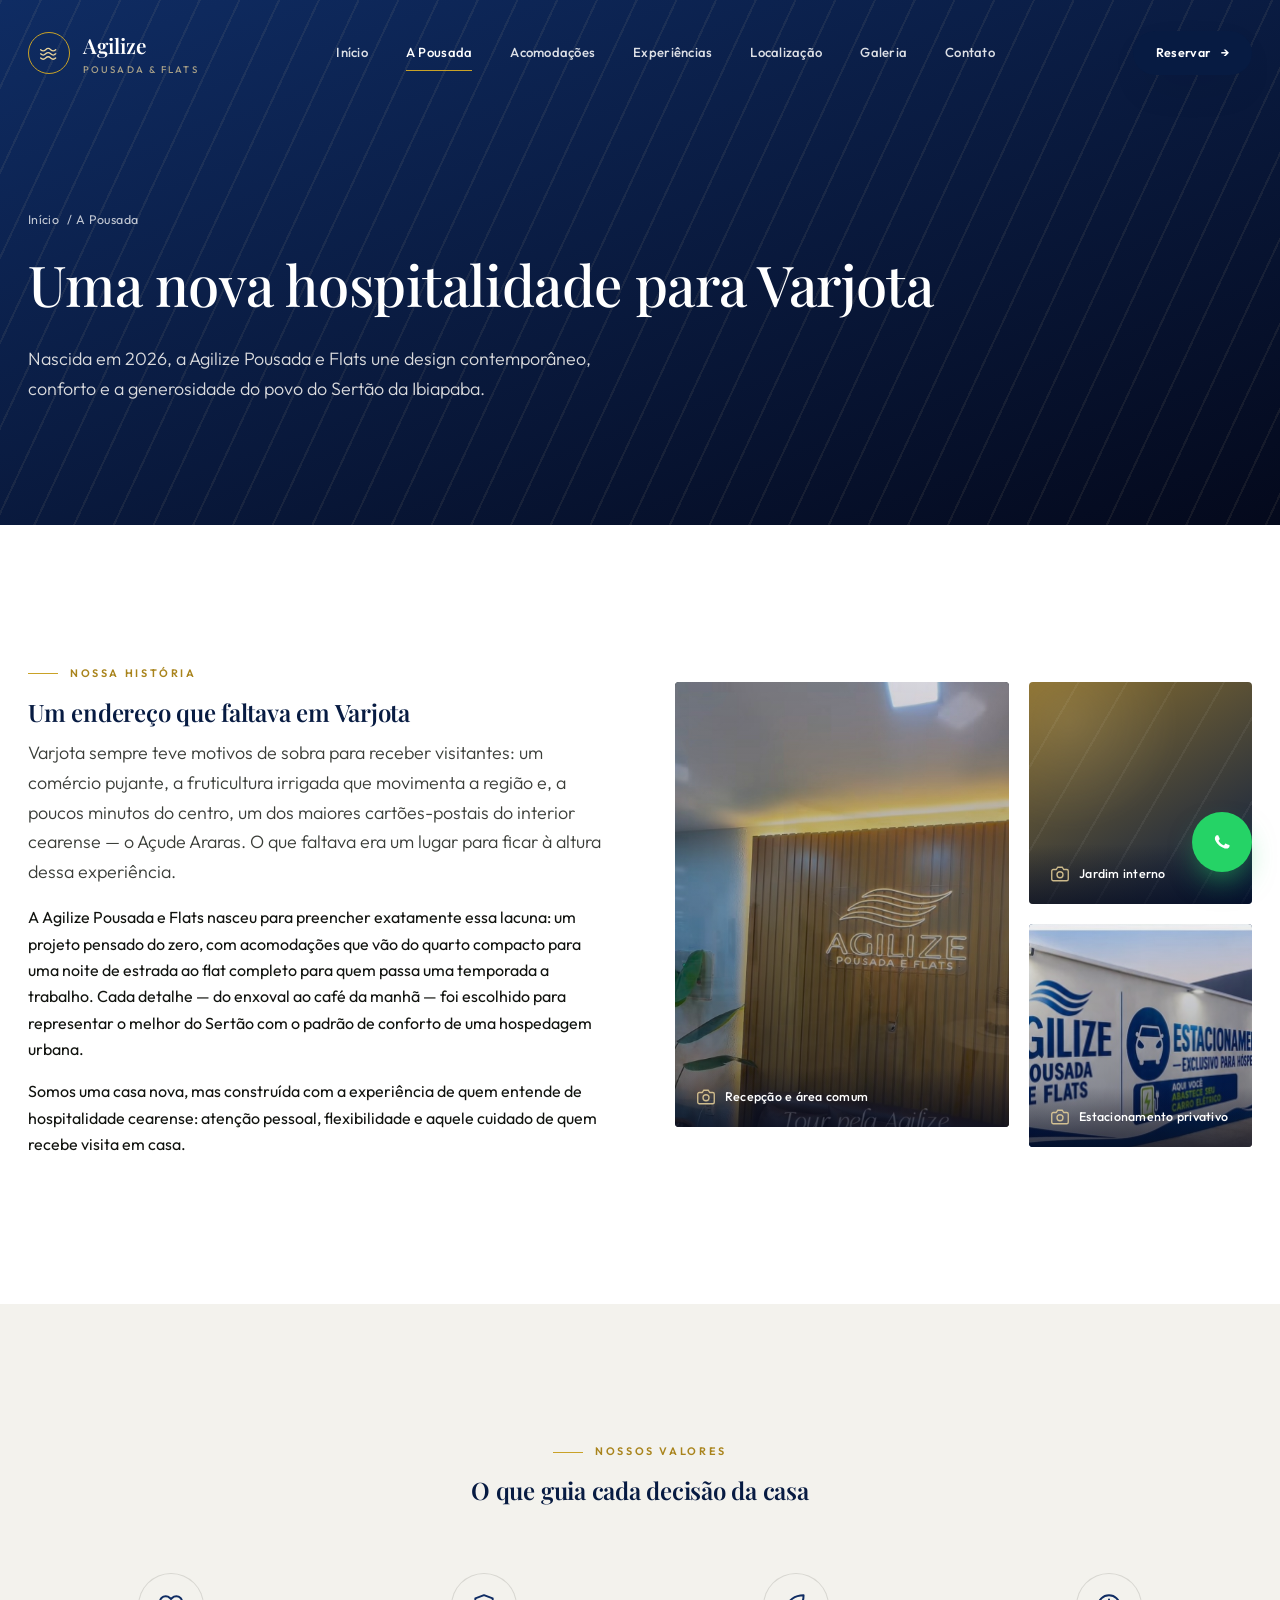
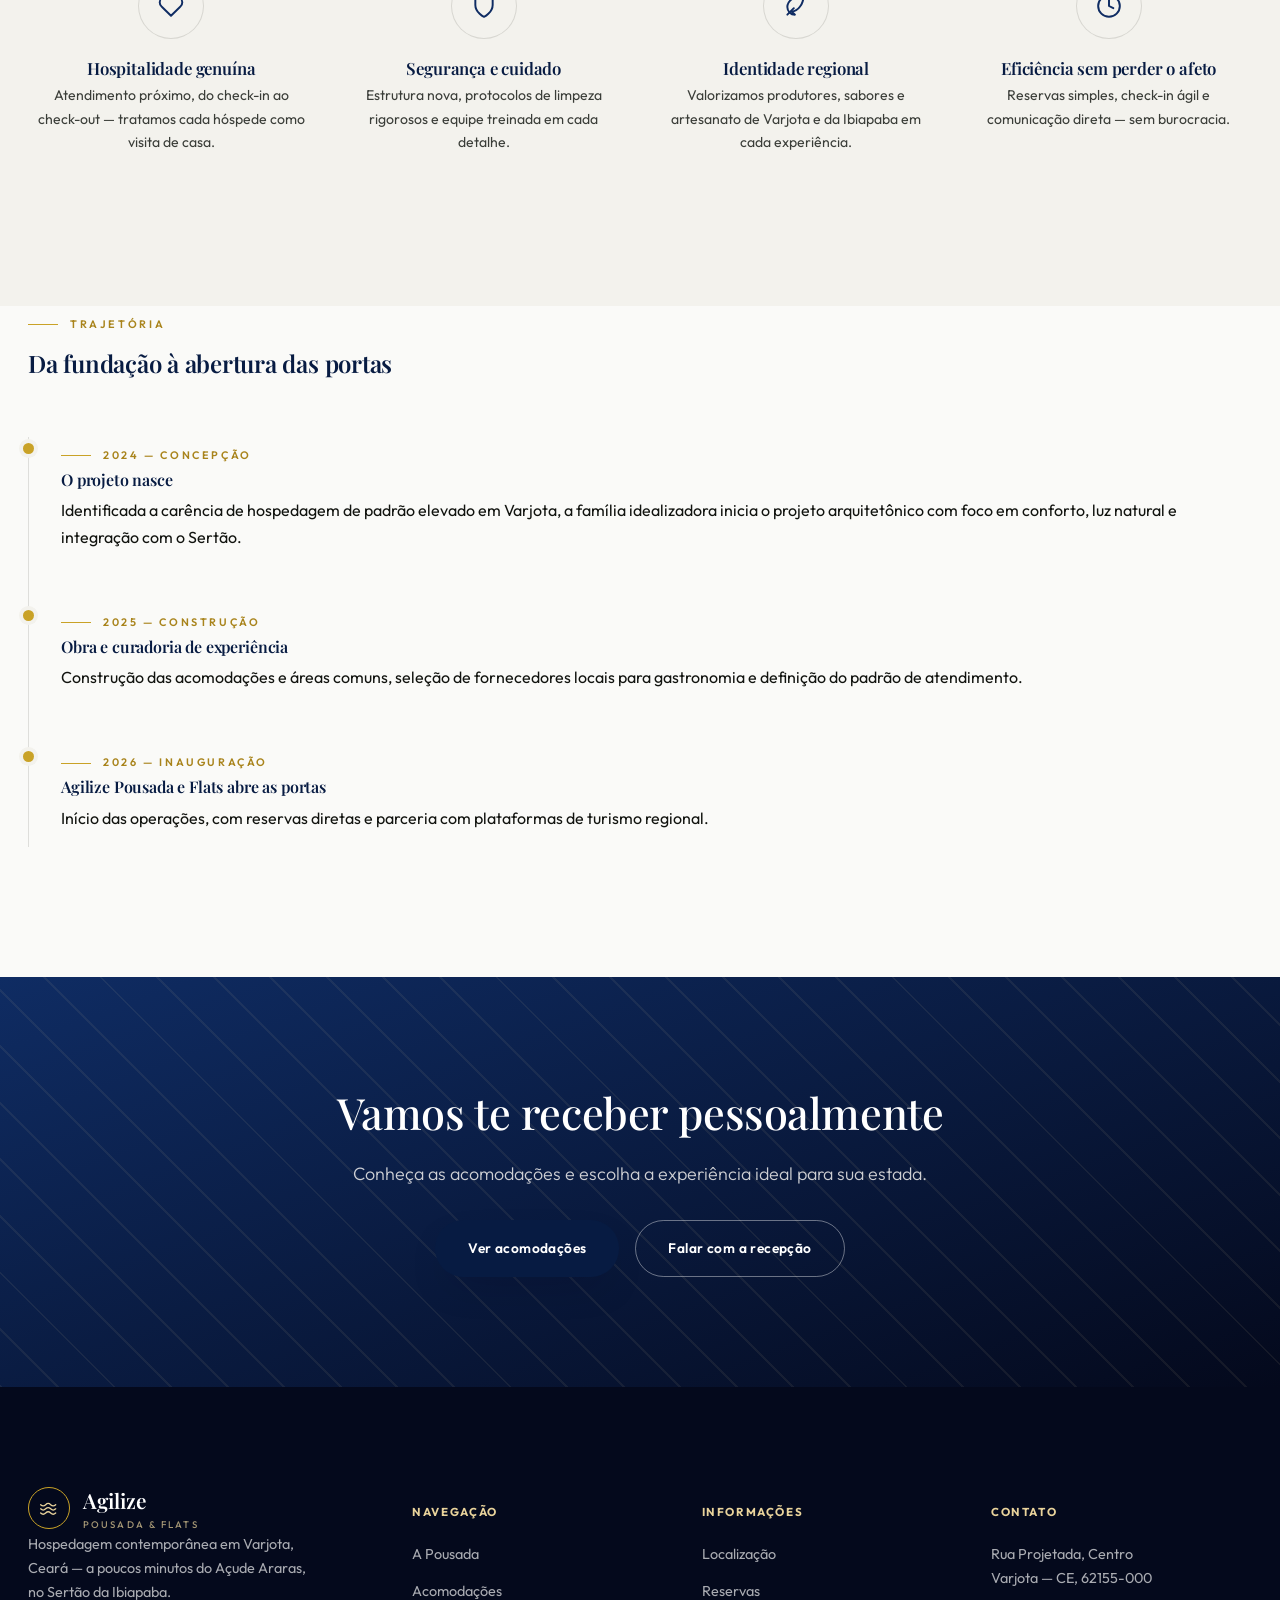
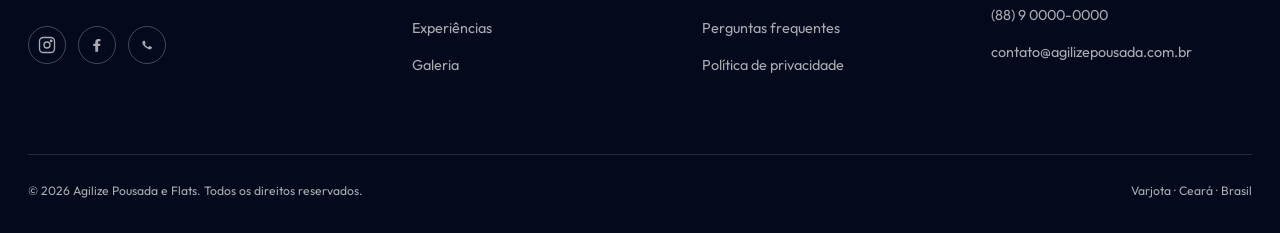
==== commit c60c0d9d: "Restore real-photo redesign (Marinho & Ouro) reverted earlier Client confirmed this is the design di" ====
--- a/a-pousada.html
+++ b/a-pousada.html
@@ -7,18 +7,18 @@
 <title>A Pousada | Agilize Pousada e Flats — Varjota, Ceará</title>
 <meta name="description" content="Conheça a história da Agilize Pousada e Flats, os valores e a arquitetura que unem o design contemporâneo à hospitalidade do Sertão da Ibiapaba, em Varjota-CE.">
 <link rel="canonical" href="https://www.agilizepousada.com.br/a-pousada.html">
-<meta name="theme-color" content="#241C16">
-<link rel="icon" href="data:image/svg+xml,%3Csvg xmlns='http://www.w3.org/2000/svg' viewBox='0 0 64 64'%3E%3Crect width='64' height='64' rx='14' fill='%23241C16'/%3E%3Ctext x='32' y='42' font-family='Georgia,serif' font-size='30' fill='%23C79A4B' text-anchor='middle'%3EA%3C/text%3E%3C/svg%3E">
+<meta name="theme-color" content="#04091C">
+<link rel="icon" href="data:image/svg+xml,%3Csvg xmlns='http://www.w3.org/2000/svg' viewBox='0 0 64 64'%3E%3Crect width='64' height='64' rx='14' fill='%2304091C'/%3E%3Ctext x='32' y='42' font-family='Georgia,serif' font-size='30' fill='%23C9A227' text-anchor='middle'%3EA%3C/text%3E%3C/svg%3E">
 <link rel="preconnect" href="https://fonts.googleapis.com">
 <link rel="preconnect" href="https://fonts.gstatic.com" crossorigin>
-<link href="https://fonts.googleapis.com/css2?family=Fraunces:ital,opsz,wght@0,9..144,400;0,9..144,600;0,9..144,700;1,9..144,500&family=Manrope:wght@400;500;600;700;800&display=swap" rel="stylesheet">
+<link href="https://fonts.googleapis.com/css2?family=Playfair+Display:ital,wght@0,400;0,500;0,600;0,700;1,500&family=Outfit:wght@300;400;500;600;700;800&display=swap" rel="stylesheet">
 <link rel="stylesheet" href="assets/css/style.css">
 </head>
 <body>
 
 <header class="site-header">
   <div class="container">
-    <a href="index.html" class="brand"><span class="brand-mark">A</span><span>Agilize <small>Pousada &amp; Flats</small></span></a>
+    <a href="index.html" class="brand"><span class="brand-mark"><svg width="20" height="20" viewBox="0 0 24 24" fill="none" stroke="currentColor" stroke-width="1.6" stroke-linecap="round"><path d="M2 8c2 2 4 2 6 0s4-2 6 0 4 2 6 0"/><path d="M2 13c2 2 4 2 6 0s4-2 6 0 4 2 6 0"/><path d="M2 18c2 2 4 2 6 0s4-2 6 0 4 2 6 0"/></svg></span><span>Agilize <small>Pousada &amp; Flats</small></span></a>
     <nav class="nav">
       <a href="index.html">Início</a>
       <a href="a-pousada.html" class="active">A Pousada</a>
@@ -56,15 +56,15 @@
     </div>
     <div class="welcome-media-wrap" data-reveal data-reveal-delay="1">
       <div class="welcome-media">
-        <div class="photo ratio-portrait tone-oliva"><span class="photo-label"><svg width="18" height="18" viewBox="0 0 24 24" fill="none" stroke="currentColor" stroke-width="1.8"><path d="M23 19a2 2 0 0 1-2 2H3a2 2 0 0 1-2-2V8a2 2 0 0 1 2-2h4l2-3h6l2 3h4a2 2 0 0 1 2 2z"/><circle cx="12" cy="13" r="4"/></svg> Recepção e área comum</span></div>
+        <div class="photo ratio-portrait tone-marfim has-photo"><img src="assets/img/real/lounge-sofa.jpg" alt="Lounge da recepção da Agilize, com parede ripada e logo iluminado"><span class="photo-label"><svg width="18" height="18" viewBox="0 0 24 24" fill="none" stroke="currentColor" stroke-width="1.8"><path d="M23 19a2 2 0 0 1-2 2H3a2 2 0 0 1-2-2V8a2 2 0 0 1 2-2h4l2-3h6l2 3h4a2 2 0 0 1 2 2z"/><circle cx="12" cy="13" r="4"/></svg> Recepção e área comum</span></div>
         <div class="photo ratio-square tone-dourado"><span class="photo-label"><svg width="18" height="18" viewBox="0 0 24 24" fill="none" stroke="currentColor" stroke-width="1.8"><path d="M23 19a2 2 0 0 1-2 2H3a2 2 0 0 1-2-2V8a2 2 0 0 1 2-2h4l2-3h6l2 3h4a2 2 0 0 1 2 2z"/><circle cx="12" cy="13" r="4"/></svg> Jardim interno</span></div>
-        <div class="photo ratio-square tone-barro"><span class="photo-label"><svg width="18" height="18" viewBox="0 0 24 24" fill="none" stroke="currentColor" stroke-width="1.8"><path d="M23 19a2 2 0 0 1-2 2H3a2 2 0 0 1-2-2V8a2 2 0 0 1 2-2h4l2-3h6l2 3h4a2 2 0 0 1 2 2z"/><circle cx="12" cy="13" r="4"/></svg> Fachada</span></div>
+        <div class="photo ratio-square tone-marinho has-photo"><img src="assets/img/real/facade-parking.jpg" alt="Estacionamento privativo da Agilize Pousada e Flats"><span class="photo-label"><svg width="18" height="18" viewBox="0 0 24 24" fill="none" stroke="currentColor" stroke-width="1.8"><path d="M23 19a2 2 0 0 1-2 2H3a2 2 0 0 1-2-2V8a2 2 0 0 1 2-2h4l2-3h6l2 3h4a2 2 0 0 1 2 2z"/><circle cx="12" cy="13" r="4"/></svg> Estacionamento privativo</span></div>
       </div>
     </div>
   </div>
 </section>
 
-<section class="band on-areia">
+<section class="band on-marfim">
   <div class="container">
     <div class="section-head center" data-reveal>
       <div class="eyebrow" style="justify-content:center">Nossos valores</div>
@@ -124,10 +124,10 @@
   <div class="container">
     <div class="footer-grid">
       <div class="footer-brand">
-        <a href="index.html" class="brand" style="color:var(--branco)"><span class="brand-mark">A</span><span>Agilize <small>Pousada &amp; Flats</small></span></a>
+        <a href="index.html" class="brand" style="color:var(--branco)"><span class="brand-mark"><svg width="20" height="20" viewBox="0 0 24 24" fill="none" stroke="currentColor" stroke-width="1.6" stroke-linecap="round"><path d="M2 8c2 2 4 2 6 0s4-2 6 0 4 2 6 0"/><path d="M2 13c2 2 4 2 6 0s4-2 6 0 4 2 6 0"/><path d="M2 18c2 2 4 2 6 0s4-2 6 0 4 2 6 0"/></svg></span><span>Agilize <small>Pousada &amp; Flats</small></span></a>
         <p>Hospedagem contemporânea em Varjota, Ceará — a poucos minutos do Açude Araras, no Sertão da Ibiapaba.</p>
         <div class="social-row">
-          <a href="#" aria-label="Instagram"><svg width="18" height="18" viewBox="0 0 24 24" fill="none" stroke="currentColor" stroke-width="1.8"><rect x="2" y="2" width="20" height="20" rx="5"/><circle cx="12" cy="12" r="4"/><circle cx="17.5" cy="6.5" r="1"/></svg></a>
+          <a href="https://www.instagram.com/agilizepousadaeflats/" target="_blank" rel="noopener" aria-label="Instagram"><svg width="18" height="18" viewBox="0 0 24 24" fill="none" stroke="currentColor" stroke-width="1.8"><rect x="2" y="2" width="20" height="20" rx="5"/><circle cx="12" cy="12" r="4"/><circle cx="17.5" cy="6.5" r="1"/></svg></a>
           <a href="#" aria-label="Facebook"><svg width="18" height="18" viewBox="0 0 24 24" fill="currentColor"><path d="M13.5 21v-7.7h2.6l.4-3h-3v-1.9c0-.9.2-1.5 1.5-1.5h1.6V4.2C15.9 4.1 14.9 4 13.7 4c-2.4 0-4 1.5-4 4.1v2.2H7v3h2.7V21h3.8z"/></svg></a>
           <a href="https://wa.me/5588900000000" aria-label="WhatsApp"><svg width="18" height="18" viewBox="0 0 24 24" fill="currentColor"><path d="M17.5 14.4c-.3-.1-1.7-.9-2-1-.3-.1-.5-.1-.7.1s-.8 1-.9 1.2c-.2.2-.3.2-.6.1s-1.3-.5-2.4-1.5c-.9-.8-1.5-1.8-1.7-2.1-.2-.3 0-.5.1-.6l.4-.5c.1-.2.2-.3.3-.5s0-.4 0-.5c0-.1-.7-1.7-1-2.3-.2-.6-.5-.5-.7-.5h-.6c-.2 0-.5.1-.8.4-.3.3-1 1-1 2.4s1.1 2.8 1.2 3c.1.2 2.2 3.4 5.4 4.7.8.3 1.4.5 1.8.7.8.2 1.5.2 2 .1.6-.1 1.7-.7 2-1.4.2-.7.2-1.3.2-1.4-.1-.2-.3-.2-.6-.4z"/></svg></a>
         </div>
--- a/assets/css/style.css
+++ b/assets/css/style.css
@@ -1,38 +1,47 @@
 /* ===========================================================
-   AGILIZE POUSADA E FLATS — Design System
+   AGILIZE POUSADA E FLATS — Design System v3 "Marinho & Ouro"
    Varjota · Ceará · Sertão da Ibiapaba
+   Identidade real da marca: azul-marinho profundo + dourado + branco
+   Paleta calibrada a partir de amostras de cor da fachada e do letreiro reais.
    =========================================================== */
 
 :root{
-  /* Paleta — "Barro & Água" (terracota do sertão + azul do açude) */
-  --areia-50:  #FBF7F1;
-  --areia-100: #F4EDE2;
-  --areia-200: #E9DDC9;
-  --barro-600: #A8532F;
-  --barro-700: #8B4326;
-  --barro-800: #6E351E;
-  --carvao-900:#241C16;
-  --carvao-700:#3A2E24;
-  --oliva-600: #5C6B45;
-  --oliva-700: #47532F;
-  --acude-600: #23515A;
-  --acude-700: #163940;
-  --dourado-500:#C79A4B;
-  --dourado-600:#B3852F;
-  --branco: #FFFDF9;
-
-  --font-display: "Fraunces", "Georgia", serif;
-  --font-body: "Manrope", "Segoe UI", sans-serif;
-
-  --container: 1240px;
-  --radius-sm: 6px;
-  --radius-md: 14px;
-  --radius-lg: 28px;
-
-  --shadow-soft: 0 20px 50px -20px rgba(36,28,22,.35);
-  --shadow-card: 0 10px 30px -12px rgba(36,28,22,.25);
+  /* Paleta — "Marinho & Ouro" */
+  --branco:      #FFFFFF;
+  --marfim-50:   #FAFAF8;
+  --marfim-100:  #F3F2ED;
+  --marfim-200:  #E7E4D9;
+
+  --marinho-950:   #04091C;
+  --marinho-900:   #071B42;
+  --marinho-800:   #0F2C63;
+  --marinho-700:   #1A3E7E;
+  --marinho-600:   #2B55A0;
+
+  --dourado-300: #E9D39B;
+  --dourado-500: #C9A227;
+  --dourado-600: #A9841C;
+  --dourado-900: #4A3A0F;
+
+  --tinta-900:   #11130F;
+  --tinta-700:   #3A3D38;
+  --tinta-500:   #6B6E67;
+
+  --font-display: "Playfair Display", "Georgia", serif;
+  --font-body: "Outfit", "Segoe UI", sans-serif;
+
+  --container: 1280px;
+  --radius-sm: 3px;
+  --radius-md: 4px;
+  --radius-lg: 6px;
+  --radius-pill: 100px;
+
+  --shadow-soft: 0 30px 70px -30px rgba(4,9,28,.45);
+  --shadow-card: 0 16px 40px -18px rgba(4,9,28,.35);
 
   --ease: cubic-bezier(.22,.61,.36,1);
+  --hair-dark: rgba(255,255,255,.14);
+  --hair-light: rgba(17,19,15,.12);
 }
 
 *,*::before,*::after{ box-sizing:border-box; }
@@ -40,61 +49,64 @@
 body{
   margin:0;
   font-family:var(--font-body);
-  color:var(--carvao-900);
-  background:var(--areia-50);
-  line-height:1.6;
+  color:var(--tinta-900);
+  background:var(--marfim-50);
+  line-height:1.65;
   -webkit-font-smoothing:antialiased;
+  font-size:16px;
 }
 img{ max-width:100%; display:block; }
 a{ color:inherit; text-decoration:none; }
 ul{ margin:0; padding:0; list-style:none; }
-h1,h2,h3,h4{ font-family:var(--font-display); font-weight:600; margin:0 0 .5em; line-height:1.15; color:var(--carvao-900); }
+button{ font-family:inherit; }
+h1,h2,h3,h4{ font-family:var(--font-display); font-weight:600; margin:0 0 .5em; line-height:1.16; color:var(--marinho-900); letter-spacing:-.01em; }
 p{ margin:0 0 1em; }
-.container{ width:100%; max-width:var(--container); margin:0 auto; padding:0 24px; }
+.container{ width:100%; max-width:var(--container); margin:0 auto; padding:0 28px; }
 section{ position:relative; }
 
 /* ---------- Utility ---------- */
 .eyebrow{
-  display:inline-flex; align-items:center; gap:10px;
-  font-family:var(--font-body); font-weight:700; letter-spacing:.14em;
-  text-transform:uppercase; font-size:.72rem; color:var(--barro-700);
-  margin-bottom:14px;
-}
-.eyebrow::before{ content:""; width:26px; height:1.5px; background:var(--dourado-600); display:inline-block; }
-.eyebrow.on-dark{ color:var(--dourado-500); }
-
-.lede{ font-size:1.1rem; color:var(--carvao-700); max-width:640px; }
+  display:inline-flex; align-items:center; gap:12px;
+  font-family:var(--font-body); font-weight:600; letter-spacing:.24em;
+  text-transform:uppercase; font-size:.68rem; color:var(--dourado-600);
+  margin-bottom:16px;
+}
+.eyebrow::before{ content:""; width:30px; height:1px; background:var(--dourado-500); display:inline-block; }
+.eyebrow.on-dark{ color:var(--dourado-300); }
+
+.lede{ font-size:1.12rem; color:var(--tinta-700); max-width:620px; font-weight:300; }
 .center{ text-align:center; margin-left:auto; margin-right:auto; }
 
 .btn{
   display:inline-flex; align-items:center; gap:10px;
-  padding:15px 30px; border-radius:100px; font-weight:700; font-size:.92rem;
-  border:1px solid transparent; cursor:pointer; transition:transform .35s var(--ease), box-shadow .35s var(--ease), background .3s, color .3s;
+  padding:16px 32px; border-radius:var(--radius-pill); font-weight:600; font-size:.86rem;
+  letter-spacing:.03em;
+  border:1px solid transparent; cursor:pointer; transition:transform .4s var(--ease), box-shadow .4s var(--ease), background .3s, color .3s, border-color .3s;
   white-space:nowrap;
 }
-.btn-primary{ background:var(--barro-600); color:var(--branco); box-shadow:var(--shadow-card); }
-.btn-primary:hover{ background:var(--barro-700); transform:translateY(-2px); box-shadow:0 16px 34px -14px rgba(168,83,47,.55); }
-.btn-outline{ background:transparent; color:var(--branco); border-color:rgba(255,253,249,.55); }
-.btn-outline:hover{ background:rgba(255,253,249,.12); border-color:var(--branco); transform:translateY(-2px); }
-.btn-outline.dark{ color:var(--carvao-900); border-color:rgba(36,28,22,.3); }
-.btn-outline.dark:hover{ background:rgba(36,28,22,.06); }
+.btn-primary{ background:var(--marinho-900); color:var(--branco); box-shadow:var(--shadow-card); }
+.btn-primary:hover{ background:var(--marinho-950); transform:translateY(-2px); }
+.btn-gold{ background:linear-gradient(135deg,var(--dourado-300),var(--dourado-600)); color:var(--marinho-950); }
+.btn-gold:hover{ transform:translateY(-2px); box-shadow:0 16px 34px -14px rgba(199,162,78,.55); }
+.btn-outline{ background:transparent; color:var(--branco); border-color:rgba(255,255,255,.4); }
+.btn-outline:hover{ background:rgba(255,255,255,.1); border-color:var(--dourado-500); color:var(--dourado-300); }
+.btn-outline.dark{ color:var(--marinho-900); border-color:rgba(17,19,15,.28); }
+.btn-outline.dark:hover{ background:rgba(17,19,15,.05); border-color:var(--marinho-900); }
 .btn-whats{ background:#25D366; color:#fff; }
 .btn-whats:hover{ background:#1EBE5A; transform:translateY(-2px); }
-.btn-sm{ padding:10px 20px; font-size:.82rem; }
-
-.section-head{ max-width:680px; margin-bottom:56px; }
+.btn-sm{ padding:11px 22px; font-size:.78rem; }
+
+.section-head{ max-width:680px; margin-bottom:60px; }
 .section-head.center{ margin-left:auto; margin-right:auto; text-align:center; }
 
 .pill{
-  display:inline-flex; align-items:center; gap:8px; padding:6px 14px;
-  border-radius:100px; background:var(--areia-200); font-size:.78rem; font-weight:700;
-  color:var(--barro-700);
+  display:inline-flex; align-items:center; gap:8px; padding:7px 16px;
+  border-radius:var(--radius-pill); background:var(--marfim-200); font-size:.76rem; font-weight:600;
+  color:var(--marinho-900); border:1px solid var(--hair-light);
 }
 
 /* ---------- Reveal on scroll ---------- */
-/* Content is visible by default (no-JS / JS-blocked = fully accessible).
-   Only when html.js is set (see inline head script) do we hide-then-reveal. */
-html.js [data-reveal]{ opacity:0; transform:translateY(28px); transition:opacity .9s var(--ease), transform .9s var(--ease); }
+html.js [data-reveal]{ opacity:0; transform:translateY(32px); transition:opacity 1s var(--ease), transform 1s var(--ease); }
 html.js [data-reveal].is-visible{ opacity:1; transform:translateY(0); }
 [data-reveal-delay="1"]{ transition-delay:.12s; }
 [data-reveal-delay="2"]{ transition-delay:.24s; }
@@ -103,183 +115,223 @@
 /* ---------- Header ---------- */
 .site-header{
   position:fixed; top:0; left:0; right:0; z-index:100;
-  padding:22px 0; transition:background .4s var(--ease), padding .4s var(--ease), box-shadow .4s var(--ease);
+  padding:28px 0; transition:background .5s var(--ease), padding .5s var(--ease), box-shadow .5s var(--ease), border-color .5s;
+  border-bottom:1px solid transparent;
 }
 .site-header .container{ display:flex; align-items:center; justify-content:space-between; gap:24px; }
-.site-header.is-scrolled{ background:rgba(251,247,241,.92); backdrop-filter:blur(10px); padding:12px 0; box-shadow:0 6px 24px -12px rgba(36,28,22,.18); }
-
-.brand{ display:flex; align-items:center; gap:12px; font-family:var(--font-display); font-weight:700; font-size:1.25rem; color:var(--branco); transition:color .4s; }
-.site-header.is-scrolled .brand{ color:var(--carvao-900); }
-.brand small{ display:block; font-family:var(--font-body); font-weight:600; font-size:.6rem; letter-spacing:.16em; text-transform:uppercase; opacity:.75; }
-.brand-mark{ width:40px;height:40px; border-radius:50%; border:1.5px solid currentColor; display:flex; align-items:center; justify-content:center; }
-
-.nav{ display:flex; align-items:center; gap:34px; }
-.nav a{ font-size:.86rem; font-weight:600; color:var(--branco); position:relative; padding:4px 0; transition:color .4s; }
-.site-header.is-scrolled .nav a{ color:var(--carvao-800,#3A2E24); }
-.nav a::after{ content:""; position:absolute; left:0; bottom:-2px; width:0; height:1.5px; background:var(--dourado-500); transition:width .3s var(--ease); }
+.site-header.is-scrolled{ background:rgba(4,9,28,.86); backdrop-filter:blur(14px); padding:16px 0; border-color:var(--hair-dark); }
+
+.brand{ display:flex; align-items:center; gap:13px; font-family:var(--font-display); font-weight:600; font-size:1.3rem; color:var(--branco); }
+.brand small{ display:block; font-family:var(--font-body); font-weight:500; font-size:.6rem; letter-spacing:.22em; text-transform:uppercase; opacity:.7; color:var(--dourado-300); }
+.brand-mark{ width:42px;height:42px; border-radius:50%; border:1px solid var(--dourado-500); display:flex; align-items:center; justify-content:center; color:var(--dourado-300); font-family:var(--font-display); }
+
+.nav{ display:flex; align-items:center; gap:38px; }
+.nav a{ font-size:.82rem; font-weight:500; letter-spacing:.02em; color:rgba(255,255,255,.86); position:relative; padding:4px 0; transition:color .4s; }
+.nav a::after{ content:""; position:absolute; left:0; bottom:-3px; width:0; height:1px; background:var(--dourado-500); transition:width .35s var(--ease); }
+.nav a:hover, .nav a.active{ color:var(--branco); }
 .nav a:hover::after, .nav a.active::after{ width:100%; }
-.header-actions{ display:flex; align-items:center; gap:14px; }
+.header-actions{ display:flex; align-items:center; gap:16px; }
 .nav-toggle{ display:none; background:none; border:0; color:var(--branco); cursor:pointer; }
-.site-header.is-scrolled .nav-toggle{ color:var(--carvao-900); }
-
-@media (max-width: 960px){
-  .nav{ position:fixed; inset:0 0 0 30%; background:var(--areia-50); flex-direction:column; justify-content:center; align-items:flex-start; gap:26px; padding:40px; transform:translateX(100%); transition:transform .5s var(--ease); box-shadow:-20px 0 50px rgba(0,0,0,.25); }
+
+@media (max-width: 980px){
+  .nav{ position:fixed; inset:0 0 0 26%; background:var(--marinho-950); flex-direction:column; justify-content:center; align-items:flex-start; gap:28px; padding:40px; transform:translateX(100%); transition:transform .5s var(--ease); box-shadow:-20px 0 60px rgba(0,0,0,.4); border-left:1px solid var(--hair-dark); }
   .nav.is-open{ transform:translateX(0); }
-  .nav a{ color:var(--carvao-900) !important; font-size:1.15rem; }
+  .nav a{ font-size:1.2rem; }
   .nav-toggle{ display:block; z-index:120; }
   .header-actions .btn span{ display:none; }
 }
 
-/* ---------- Hero ---------- */
+/* ---------- Hero (video) ---------- */
 .hero{
   min-height:100svh; display:flex; align-items:flex-end; position:relative; overflow:hidden;
+  background:var(--marinho-950);
+  color:var(--branco);
+}
+.hero-media{ position:absolute; inset:0; z-index:0; overflow:hidden; }
+.hero-media video, .hero-media .hero-fallback{ position:absolute; inset:0; width:100%; height:100%; object-fit:cover; }
+/* "Ken Burns" slow drift — reads as motion/video language until a real institutional video replaces the still */
+.hero-media img.hero-fallback{ animation:heroDrift 26s ease-in-out infinite alternate; will-change:transform; }
+@keyframes heroDrift{ 0%{ transform:scale(1.0) translate3d(0,0,0); } 100%{ transform:scale(1.09) translate3d(-1%,-1%,0); } }
+@media (prefers-reduced-motion: reduce){ .hero-media img.hero-fallback{ animation:none; } }
+.hero-media .hero-fallback{
   background:
-    linear-gradient(180deg, rgba(20,15,11,.35) 0%, rgba(20,15,11,.25) 40%, rgba(20,15,11,.78) 100%),
-    radial-gradient(ellipse at 30% 20%, rgba(199,154,75,.25), transparent 55%),
-    linear-gradient(135deg, var(--acude-700) 0%, var(--acude-600) 38%, var(--barro-700) 78%, var(--barro-800) 100%);
-  color:var(--branco);
-}
-.hero::before{
-  content:""; position:absolute; inset:0; opacity:.14; mix-blend-mode:overlay; pointer-events:none;
-  background-image:
-    repeating-linear-gradient(115deg, rgba(255,255,255,.5) 0 2px, transparent 2px 34px),
-    repeating-linear-gradient(25deg, rgba(255,255,255,.4) 0 1px, transparent 1px 46px);
-}
-.hero-inner{ position:relative; z-index:2; padding:170px 0 90px; width:100%; }
-.hero-tag{ display:inline-flex; gap:10px; align-items:center; padding:8px 16px; border:1px solid rgba(255,253,249,.4); border-radius:100px; font-size:.74rem; letter-spacing:.14em; text-transform:uppercase; font-weight:700; margin-bottom:26px; }
-.hero h1{ font-size:clamp(2.6rem, 5.6vw, 5rem); color:var(--branco); max-width:16ch; }
-.hero h1 em{ font-style:italic; color:var(--dourado-500); }
-.hero p.lede{ color:rgba(255,253,249,.86); font-size:1.18rem; max-width:560px; }
-.hero-actions{ display:flex; gap:16px; flex-wrap:wrap; margin-top:36px; }
-.hero-scroll{ position:absolute; right:40px; bottom:40px; z-index:2; display:flex; flex-direction:column; align-items:center; gap:10px; color:var(--branco); font-size:.7rem; letter-spacing:.18em; text-transform:uppercase; writing-mode:vertical-rl; }
-.hero-scroll::after{ content:""; writing-mode:horizontal-tb; width:1px; height:52px; background:linear-gradient(var(--dourado-500), transparent); animation:scrollLine 2.2s ease-in-out infinite; }
+    radial-gradient(ellipse at 25% 15%, rgba(199,162,78,.16), transparent 55%),
+    linear-gradient(160deg, var(--marinho-900) 0%, var(--marinho-950) 55%, var(--marinho-950) 100%);
+}
+.hero-media .hero-fallback::after{
+  content:""; position:absolute; inset:0; opacity:.12; mix-blend-mode:overlay;
+  background-image: repeating-linear-gradient(115deg, rgba(255,255,255,.5) 0 2px, transparent 2px 40px);
+}
+.hero-media::before{
+  content:""; position:absolute; inset:0; z-index:1;
+  background:linear-gradient(180deg, rgba(4,9,28,.35) 0%, rgba(4,9,28,.25) 42%, rgba(4,9,28,.92) 100%);
+}
+.hero-inner{ position:relative; z-index:2; padding:180px 0 96px; width:100%; }
+.hero-tag{ display:inline-flex; gap:10px; align-items:center; padding:9px 18px; border:1px solid rgba(233,211,155,.4); border-radius:var(--radius-pill); font-size:.7rem; letter-spacing:.2em; text-transform:uppercase; font-weight:600; margin-bottom:28px; color:var(--dourado-300); }
+.hero h1{ font-size:clamp(2.6rem, 5.8vw, 5.4rem); color:var(--branco); max-width:17ch; font-weight:500; }
+.hero h1 em{ font-style:italic; color:var(--dourado-300); font-weight:400; }
+.hero p.lede{ color:rgba(255,255,255,.78); font-size:1.2rem; max-width:560px; font-weight:300; }
+.hero-actions{ display:flex; gap:18px; flex-wrap:wrap; margin-top:40px; }
+.hero-scroll{ position:absolute; right:42px; bottom:48px; z-index:2; display:flex; flex-direction:column; align-items:center; gap:10px; color:rgba(255,255,255,.7); font-size:.68rem; letter-spacing:.2em; text-transform:uppercase; writing-mode:vertical-rl; }
+.hero-scroll::after{ content:""; writing-mode:horizontal-tb; width:1px; height:56px; background:linear-gradient(var(--dourado-500), transparent); animation:scrollLine 2.4s ease-in-out infinite; }
 @keyframes scrollLine{ 0%{ transform:scaleY(0); transform-origin:top;} 50%{ transform:scaleY(1); transform-origin:top;} 51%{transform-origin:bottom;} 100%{ transform:scaleY(0); transform-origin:bottom;} }
 
-.hero-stats{ position:relative; z-index:2; border-top:1px solid rgba(255,253,249,.22); }
+.hero-stats{ position:relative; z-index:2; border-top:1px solid var(--hair-dark); }
 .hero-stats .container{ display:grid; grid-template-columns:repeat(4,1fr); }
-.hero-stats .stat{ padding:22px 0; border-right:1px solid rgba(255,253,249,.15); }
+.hero-stats .stat{ padding:24px 0; border-right:1px solid var(--hair-dark); }
 .hero-stats .stat:last-child{ border-right:0; }
-.hero-stats .stat strong{ display:block; font-family:var(--font-display); font-size:1.5rem; color:var(--branco); }
-.hero-stats .stat span{ font-size:.72rem; letter-spacing:.08em; text-transform:uppercase; color:rgba(255,253,249,.7); }
-@media (max-width:760px){ .hero-stats .container{ grid-template-columns:repeat(2,1fr); } .hero-stats .stat{ border-bottom:1px solid rgba(255,253,249,.15);} }
+.hero-stats .stat strong{ display:block; font-family:var(--font-display); font-size:1.6rem; color:var(--branco); font-weight:500; }
+.hero-stats .stat span{ font-size:.7rem; letter-spacing:.1em; text-transform:uppercase; color:rgba(255,255,255,.6); }
+@media (max-width:760px){ .hero-stats .container{ grid-template-columns:repeat(2,1fr); } .hero-stats .stat{ border-bottom:1px solid var(--hair-dark);} }
 
 /* ---------- Photo placeholder (art-directed, no stock hotlinking) ---------- */
 .photo{
   position:relative; overflow:hidden; border-radius:var(--radius-md);
   display:flex; align-items:flex-end; color:var(--branco); min-height:220px;
-  isolation:isolate;
-}
-.photo::before{ content:""; position:absolute; inset:0; z-index:0; background:var(--ph-bg, linear-gradient(135deg,var(--acude-700),var(--barro-700))); }
+  isolation:isolate; cursor:default;
+}
+.photo::before{ content:""; position:absolute; inset:0; z-index:0; background:var(--ph-bg, linear-gradient(150deg,var(--marinho-800),var(--marinho-950))); }
 .photo::after{ content:""; position:absolute; inset:0; z-index:1;
   background-image:
-    radial-gradient(circle at 20% 20%, rgba(255,255,255,.16), transparent 40%),
-    repeating-linear-gradient(120deg, rgba(255,255,255,.06) 0 2px, transparent 2px 40px);
-}
-.photo-label{ position:relative; z-index:2; padding:18px 20px; width:100%; display:flex; align-items:center; gap:10px; font-size:.8rem; font-weight:600; background:linear-gradient(0deg, rgba(20,15,11,.55), transparent); }
-.photo-label svg{ flex-shrink:0; opacity:.85; }
-.photo.tone-barro{ --ph-bg: linear-gradient(135deg,var(--barro-600),var(--barro-800)); }
-.photo.tone-acude{ --ph-bg: linear-gradient(135deg,var(--acude-600),var(--acude-700)); }
-.photo.tone-oliva{ --ph-bg: linear-gradient(135deg,var(--oliva-600),var(--oliva-700)); }
-.photo.tone-dourado{ --ph-bg: linear-gradient(135deg,#D8AE63,var(--dourado-600)); }
+    radial-gradient(circle at 18% 18%, rgba(233,211,155,.14), transparent 42%),
+    repeating-linear-gradient(120deg, rgba(255,255,255,.05) 0 2px, transparent 2px 42px);
+}
+.photo img{ position:absolute; inset:0; z-index:0; width:100%; height:100%; object-fit:cover; transition:transform .9s var(--ease); }
+.photo.has-photo::after{ background-image: linear-gradient(180deg, rgba(4,9,28,.06) 0%, rgba(4,9,28,.5) 100%); }
+.card:hover .photo img{ transform:scale(1.06); }
+.photo-label{ position:relative; z-index:2; padding:20px 22px; width:100%; display:flex; align-items:center; gap:10px; font-size:.78rem; font-weight:500; letter-spacing:.02em; background:linear-gradient(0deg, rgba(4,9,28,.6), transparent); }
+.photo-label svg{ flex-shrink:0; opacity:.85; color:var(--dourado-300); }
+.photo.tone-marinho{ --ph-bg: linear-gradient(150deg,var(--marinho-800),var(--marinho-950)); }
+.photo.tone-noturno{ --ph-bg: linear-gradient(150deg,var(--marinho-700),var(--marinho-950)); }
+.photo.tone-dourado{ --ph-bg: linear-gradient(150deg,#8a6f2e,var(--marinho-900)); }
+.photo.tone-marfim{ --ph-bg: linear-gradient(150deg,#3a3d38,var(--marinho-900)); }
 .photo.ratio-square{ aspect-ratio:1/1; }
 .photo.ratio-portrait{ aspect-ratio:3/4; }
 .photo.ratio-wide{ aspect-ratio:16/10; }
 .photo.ratio-cinema{ aspect-ratio:21/9; }
+.photo.is-clickable{ cursor:zoom-in; }
+.photo-zoom{ position:absolute; top:16px; right:16px; z-index:2; width:34px; height:34px; border-radius:50%; border:1px solid rgba(255,255,255,.35); display:flex; align-items:center; justify-content:center; color:var(--branco); opacity:0; transition:opacity .35s, background .3s; }
+.photo.is-clickable:hover .photo-zoom{ opacity:1; }
+.photo.is-clickable:hover .photo-zoom:hover{ background:rgba(255,255,255,.15); }
 
 /* ---------- Intro / Welcome ---------- */
-.welcome{ padding:120px 0; background:var(--branco); }
-.welcome-grid{ display:grid; grid-template-columns:1fr 1fr; gap:64px; align-items:center; }
-.welcome-media{ display:grid; grid-template-columns:1.2fr .8fr; gap:18px; }
+.welcome{ padding:130px 0; background:var(--branco); }
+.welcome-grid{ display:grid; grid-template-columns:1fr 1fr; gap:70px; align-items:center; }
+.welcome-media{ display:grid; grid-template-columns:1.2fr .8fr; gap:20px; }
 .welcome-media .photo:first-child{ grid-row:1 / 3; }
-.welcome-badge{ position:absolute; left:-24px; bottom:-24px; background:var(--barro-600); color:var(--branco); padding:22px; border-radius:var(--radius-md); box-shadow:var(--shadow-soft); text-align:center; z-index:3; }
-.welcome-badge strong{ display:block; font-family:var(--font-display); font-size:1.6rem; }
-.welcome-badge span{ font-size:.68rem; letter-spacing:.1em; text-transform:uppercase; }
+.welcome-badge{ position:absolute; left:-26px; bottom:-26px; background:var(--marinho-950); color:var(--branco); padding:24px; border-radius:var(--radius-md); box-shadow:var(--shadow-soft); text-align:center; z-index:3; border:1px solid var(--dourado-500); }
+.welcome-badge strong{ display:block; font-family:var(--font-display); font-size:1.7rem; color:var(--dourado-300); font-weight:500; }
+.welcome-badge span{ font-size:.66rem; letter-spacing:.12em; text-transform:uppercase; }
 .welcome-media-wrap{ position:relative; }
-.check-list{ margin-top:28px; display:grid; gap:14px; }
-.check-list li{ display:flex; gap:12px; align-items:flex-start; font-weight:600; color:var(--carvao-700); }
-.check-list svg{ flex-shrink:0; color:var(--oliva-600); margin-top:2px; }
+.check-list{ margin-top:30px; display:grid; gap:15px; }
+.check-list li{ display:flex; gap:12px; align-items:flex-start; font-weight:500; color:var(--tinta-700); }
+.check-list svg{ flex-shrink:0; color:var(--dourado-600); margin-top:2px; }
 @media (max-width:920px){ .welcome-grid{ grid-template-columns:1fr; } .welcome-badge{ display:none; } }
 
 /* ---------- Cards / Rooms ---------- */
-.band{ padding:120px 0; }
-.band.on-areia{ background:var(--areia-100); }
-.band.on-dark{ background:var(--carvao-900); color:var(--branco); }
+.band{ padding:130px 0; }
+.band.on-marfim{ background:var(--marfim-100); }
+.band.on-dark{ background:var(--marinho-950); color:var(--branco); }
 .band.on-dark h1, .band.on-dark h2, .band.on-dark h3, .band.on-dark h4{ color:var(--branco); }
-.band.on-dark p{ color:rgba(255,253,249,.72); }
-.band.on-dark .lede{ color:rgba(255,253,249,.72); }
-
-.grid-3{ display:grid; grid-template-columns:repeat(3,1fr); gap:30px; }
-.grid-2{ display:grid; grid-template-columns:repeat(2,1fr); gap:30px; }
-.grid-4{ display:grid; grid-template-columns:repeat(4,1fr); gap:24px; }
+.band.on-dark p{ color:rgba(255,255,255,.68); }
+.band.on-dark .lede{ color:rgba(255,255,255,.68); }
+
+.grid-3{ display:grid; grid-template-columns:repeat(3,1fr); gap:32px; }
+.grid-2{ display:grid; grid-template-columns:repeat(2,1fr); gap:32px; }
+.grid-4{ display:grid; grid-template-columns:repeat(4,1fr); gap:26px; }
 @media (max-width:960px){ .grid-3,.grid-4{ grid-template-columns:repeat(2,1fr);} }
 @media (max-width:640px){ .grid-3,.grid-2,.grid-4{ grid-template-columns:1fr;} }
 
-.card{ background:var(--branco); border-radius:var(--radius-md); overflow:hidden; box-shadow:var(--shadow-card); transition:transform .5s var(--ease), box-shadow .5s var(--ease); }
-.card:hover{ transform:translateY(-8px); box-shadow:0 30px 60px -22px rgba(36,28,22,.35); }
-.card:hover .photo img, .card:hover .photo::before{ transform:scale(1.06); }
-.card .photo::before{ transition:transform .8s var(--ease); }
-.card-body{ padding:26px; }
-.card-meta{ display:flex; justify-content:space-between; align-items:center; margin-bottom:8px; font-size:.72rem; letter-spacing:.08em; text-transform:uppercase; color:var(--barro-700); font-weight:700; }
-.card h3{ font-size:1.35rem; margin-bottom:8px; }
-.card p{ color:var(--carvao-700); font-size:.95rem; }
-.card-amenities{ display:flex; flex-wrap:wrap; gap:8px; margin:16px 0; }
-.card-amenities span{ font-size:.72rem; padding:5px 10px; background:var(--areia-100); border-radius:100px; font-weight:600; color:var(--carvao-700); }
-.card-foot{ display:flex; justify-content:space-between; align-items:center; margin-top:18px; padding-top:16px; border-top:1px solid var(--areia-200); }
-.price{ font-family:var(--font-display); font-size:1.2rem; color:var(--barro-700); }
-.price span{ display:block; font-family:var(--font-body); font-size:.68rem; color:var(--carvao-700); font-weight:600; text-transform:uppercase; }
+.card{ background:var(--branco); border-radius:var(--radius-md); overflow:hidden; box-shadow:var(--shadow-card); transition:transform .5s var(--ease), box-shadow .5s var(--ease), border-color .5s; border:1px solid var(--hair-light); }
+.card:hover{ transform:translateY(-8px); box-shadow:0 34px 70px -26px rgba(4,9,28,.4); border-color:rgba(201,162,39,.45); }
+.card:hover .photo::before{ transform:scale(1.06); }
+.card .photo::before{ transition:transform .9s var(--ease); }
+.card-body{ padding:28px; }
+.card-meta{ display:flex; justify-content:space-between; align-items:center; margin-bottom:10px; font-size:.68rem; letter-spacing:.1em; text-transform:uppercase; color:var(--dourado-600); font-weight:700; }
+.card h3{ font-size:1.4rem; margin-bottom:8px; }
+.card p{ color:var(--tinta-700); font-size:.95rem; }
+.card-amenities{ display:flex; flex-wrap:wrap; gap:8px; margin:18px 0; }
+.card-amenities span{ font-size:.7rem; padding:6px 12px; background:var(--marfim-100); border-radius:var(--radius-pill); font-weight:600; color:var(--tinta-700); border:1px solid var(--hair-light); }
+.card-foot{ display:flex; justify-content:space-between; align-items:center; margin-top:20px; padding-top:18px; border-top:1px solid var(--hair-light); }
+.price{ font-family:var(--font-display); font-size:1.25rem; color:var(--marinho-900); font-weight:500; }
+.price span{ display:block; font-family:var(--font-body); font-size:.66rem; color:var(--tinta-500); font-weight:600; text-transform:uppercase; letter-spacing:.05em; }
 
 /* Feature / icon list */
 .feature{ text-align:center; padding:8px; }
-.feature-icon{ width:64px; height:64px; margin:0 auto 18px; border-radius:50%; display:flex; align-items:center; justify-content:center; background:var(--areia-100); color:var(--barro-700); transition:background .4s, color .4s, transform .4s; }
-.feature:hover .feature-icon{ background:var(--barro-600); color:var(--branco); transform:translateY(-4px) rotate(-4deg); }
+.feature-icon{ width:66px; height:66px; margin:0 auto 20px; border-radius:50%; display:flex; align-items:center; justify-content:center; background:var(--marfim-100); color:var(--marinho-800); border:1px solid var(--hair-light); transition:background .4s, color .4s, transform .4s, border-color .4s; }
+.feature:hover .feature-icon{ background:var(--marinho-900); color:var(--dourado-300); transform:translateY(-4px); border-color:var(--dourado-500); }
 .feature h4{ font-size:1.05rem; margin-bottom:6px; }
-.feature p{ font-size:.88rem; color:var(--carvao-700); }
-.on-dark .feature-icon{ background:rgba(255,253,249,.08); color:var(--dourado-500); }
-
-/* Numbers row */
-.numbered{ display:flex; gap:20px; align-items:flex-start; }
-.numbered .num{ font-family:var(--font-display); font-size:2.2rem; color:var(--dourado-500); line-height:1; }
+.feature p{ font-size:.88rem; color:var(--tinta-700); }
+.on-dark .feature-icon{ background:rgba(255,255,255,.05); color:var(--dourado-300); border-color:var(--hair-dark); }
+.on-dark .feature:hover .feature-icon{ background:var(--dourado-500); color:var(--marinho-950); border-color:var(--dourado-500); }
 
 /* ---------- Split banner (experiences) ---------- */
 .split{ display:grid; grid-template-columns:1fr 1fr; }
-.split > div{ padding:110px 60px; display:flex; flex-direction:column; justify-content:center; }
-.split .photo{ border-radius:0; height:100%; min-height:480px; }
-@media (max-width:920px){ .split{ grid-template-columns:1fr; } .split > div{ padding:70px 24px; } }
-
-/* ---------- Testimonials ---------- */
-.testi-track{ display:flex; gap:26px; overflow-x:auto; scroll-snap-type:x mandatory; padding-bottom:10px; }
-.testi-track::-webkit-scrollbar{ height:6px; }
-.testi-track::-webkit-scrollbar-thumb{ background:var(--areia-200); border-radius:10px; }
-.testi{ min-width:340px; scroll-snap-align:start; background:var(--branco); border-radius:var(--radius-md); padding:32px; box-shadow:var(--shadow-card); }
-.stars{ color:var(--dourado-600); letter-spacing:2px; margin-bottom:14px; }
-.testi p{ font-style:italic; color:var(--carvao-700); }
-.testi-author{ display:flex; align-items:center; gap:12px; margin-top:18px; }
-.testi-avatar{ width:44px; height:44px; border-radius:50%; background:linear-gradient(135deg,var(--barro-600),var(--dourado-500)); flex-shrink:0; }
-.testi-author strong{ display:block; font-size:.9rem; }
-.testi-author span{ font-size:.76rem; color:var(--carvao-700); }
+.split > div{ padding:120px 64px; display:flex; flex-direction:column; justify-content:center; }
+.split .photo{ border-radius:0; height:100%; min-height:500px; }
+@media (max-width:920px){ .split{ grid-template-columns:1fr; } .split > div{ padding:76px 28px; } }
+
+/* ---------- Cinema band: full-bleed edge-to-edge photo pause ---------- */
+.cinema-band{ position:relative; min-height:78vh; display:flex; align-items:center; justify-content:center; overflow:hidden; color:var(--branco); }
+.cinema-band img{ position:absolute; inset:0; width:100%; height:100%; object-fit:cover; z-index:0; animation:heroDrift 30s ease-in-out infinite alternate; }
+.cinema-band::before{ content:""; position:absolute; inset:0; z-index:1; background:linear-gradient(180deg, rgba(4,9,28,.55) 0%, rgba(4,9,28,.25) 35%, rgba(4,9,28,.65) 100%); }
+.cinema-band .container{ position:relative; z-index:2; text-align:center; }
+.cinema-band h2{ color:var(--branco); font-size:clamp(2rem,4.6vw,3.4rem); max-width:18ch; margin:0 auto .4em; }
+.cinema-band .lede{ color:rgba(255,255,255,.82); margin:0 auto; }
+@media (prefers-reduced-motion: reduce){ .cinema-band img{ animation:none; } }
+
+/* ---------- Trust badges (near reserva) ---------- */
+.trust-row{ display:flex; flex-wrap:wrap; gap:28px; padding:26px 30px; background:var(--marfim-100); border-radius:var(--radius-md); border:1px solid var(--hair-light); }
+.trust-item{ display:flex; align-items:center; gap:12px; font-size:.86rem; font-weight:600; color:var(--tinta-700); }
+.trust-item svg{ color:var(--dourado-600); flex-shrink:0; }
+
+/* ---------- Reviews / Avaliações ---------- */
+.rating-summary{ display:flex; gap:56px; flex-wrap:wrap; align-items:center; padding:44px; background:var(--branco); border-radius:var(--radius-md); border:1px solid var(--hair-light); box-shadow:var(--shadow-card); margin-bottom:50px; }
+.rating-score{ text-align:center; padding-right:56px; border-right:1px solid var(--hair-light); }
+.rating-score strong{ display:block; font-family:var(--font-display); font-size:3.4rem; color:var(--marinho-900); font-weight:500; line-height:1; }
+.rating-score .stars{ margin:10px 0 6px; }
+.rating-score span{ font-size:.76rem; color:var(--tinta-500); font-weight:600; }
+.rating-bars{ flex:1; min-width:260px; display:grid; gap:12px; }
+.rating-bar-row{ display:grid; grid-template-columns:130px 1fr 34px; align-items:center; gap:14px; font-size:.82rem; font-weight:600; color:var(--tinta-700); }
+.rating-bar-track{ height:6px; background:var(--marfim-200); border-radius:10px; overflow:hidden; }
+.rating-bar-fill{ height:100%; background:linear-gradient(90deg,var(--dourado-600),var(--dourado-300)); border-radius:10px; width:0; transition:width 1.2s var(--ease); }
+@media (max-width:760px){ .rating-summary{ flex-direction:column; } .rating-score{ border-right:0; padding-right:0; border-bottom:1px solid var(--hair-light); padding-bottom:24px; width:100%; } }
+
+.testi-track{ display:flex; gap:28px; overflow-x:auto; scroll-snap-type:x mandatory; padding-bottom:12px; }
+.testi-track::-webkit-scrollbar{ height:5px; }
+.testi-track::-webkit-scrollbar-thumb{ background:var(--marfim-200); border-radius:10px; }
+.testi{ min-width:360px; scroll-snap-align:start; background:var(--branco); border-radius:var(--radius-md); padding:34px; box-shadow:var(--shadow-card); border:1px solid var(--hair-light); }
+.stars{ color:var(--dourado-500); letter-spacing:3px; margin-bottom:16px; font-size:.9rem; }
+.testi p{ font-style:italic; color:var(--tinta-700); font-weight:300; }
+.testi-author{ display:flex; align-items:center; justify-content:space-between; gap:12px; margin-top:20px; padding-top:16px; border-top:1px solid var(--hair-light); }
+.testi-id{ display:flex; align-items:center; gap:12px; }
+.testi-avatar{ width:44px; height:44px; border-radius:50%; background:linear-gradient(135deg,var(--marinho-800),var(--dourado-500)); flex-shrink:0; }
+.testi-author strong{ display:block; font-size:.9rem; font-family:var(--font-body); }
+.testi-author span{ font-size:.74rem; color:var(--tinta-500); }
+.testi-source{ font-size:.68rem; font-weight:700; text-transform:uppercase; letter-spacing:.05em; color:var(--marinho-700); background:var(--marfim-100); padding:5px 10px; border-radius:var(--radius-pill); }
 
 /* ---------- CTA band ---------- */
-.cta-band{ padding:100px 0; text-align:center; background:linear-gradient(135deg,var(--acude-700),var(--barro-800)); color:var(--branco); position:relative; overflow:hidden; }
-.cta-band::before{ content:""; position:absolute; inset:0; opacity:.15; background-image:repeating-linear-gradient(45deg, rgba(255,255,255,.5) 0 2px, transparent 2px 36px); }
+.cta-band{ padding:110px 0; text-align:center; background:linear-gradient(160deg,var(--marinho-800),var(--marinho-950)); color:var(--branco); position:relative; overflow:hidden; }
+.cta-band::before{ content:""; position:absolute; inset:0; opacity:.12; background-image:repeating-linear-gradient(45deg, rgba(233,211,155,.6) 0 2px, transparent 2px 40px); }
 .cta-band .container{ position:relative; z-index:1; }
-.cta-band h2{ color:var(--branco); font-size:clamp(1.8rem,4vw,2.6rem); }
-.cta-band .btn-row{ display:flex; gap:16px; justify-content:center; flex-wrap:wrap; margin-top:30px; }
+.cta-band h2{ color:var(--branco); font-size:clamp(1.8rem,4vw,2.7rem); font-weight:500; }
+.cta-band .btn-row{ display:flex; gap:16px; justify-content:center; flex-wrap:wrap; margin-top:32px; }
 
 /* ---------- Footer ---------- */
-.site-footer{ background:var(--carvao-900); color:rgba(255,253,249,.78); padding:90px 0 30px; }
-.footer-grid{ display:grid; grid-template-columns:1.4fr 1fr 1fr 1.1fr; gap:50px; padding-bottom:60px; border-bottom:1px solid rgba(255,253,249,.12); }
-.footer-grid h5{ color:var(--branco); font-family:var(--font-body); font-size:.78rem; letter-spacing:.1em; text-transform:uppercase; margin-bottom:20px; }
-.footer-grid li{ margin-bottom:12px; font-size:.9rem; }
-.footer-grid a:hover{ color:var(--dourado-500); }
+.site-footer{ background:var(--marinho-950); color:rgba(255,255,255,.66); padding:96px 0 32px; }
+.footer-grid{ display:grid; grid-template-columns:1.4fr 1fr 1fr 1.1fr; gap:52px; padding-bottom:64px; border-bottom:1px solid var(--hair-dark); }
+.footer-grid h5{ color:var(--dourado-300); font-family:var(--font-body); font-size:.72rem; letter-spacing:.14em; text-transform:uppercase; margin-bottom:22px; }
+.footer-grid li{ margin-bottom:13px; font-size:.9rem; }
+.footer-grid a:hover{ color:var(--dourado-300); }
 .footer-brand p{ max-width:280px; font-size:.9rem; }
-.social-row{ display:flex; gap:12px; margin-top:20px; }
-.social-row a{ width:38px; height:38px; border:1px solid rgba(255,253,249,.3); border-radius:50%; display:flex; align-items:center; justify-content:center; transition:.3s; }
-.social-row a:hover{ background:var(--dourado-500); border-color:var(--dourado-500); color:var(--carvao-900); }
-.footer-bottom{ display:flex; justify-content:space-between; align-items:center; padding-top:24px; font-size:.78rem; flex-wrap:wrap; gap:12px; }
+.social-row{ display:flex; gap:12px; margin-top:22px; }
+.social-row a{ width:38px; height:38px; border:1px solid rgba(255,255,255,.25); border-radius:50%; display:flex; align-items:center; justify-content:center; transition:.3s; }
+.social-row a:hover{ background:var(--dourado-500); border-color:var(--dourado-500); color:var(--marinho-950); }
+.footer-bottom{ display:flex; justify-content:space-between; align-items:center; padding-top:26px; font-size:.76rem; flex-wrap:wrap; gap:12px; }
 
 /* ---------- Floating WhatsApp ---------- */
 .float-whats{
-  position:fixed; right:26px; bottom:26px; z-index:90; width:60px; height:60px; border-radius:50%;
+  position:fixed; right:28px; bottom:28px; z-index:90; width:60px; height:60px; border-radius:50%;
   background:#25D366; color:#fff; display:flex; align-items:center; justify-content:center;
   box-shadow:0 14px 30px -8px rgba(37,211,102,.6); animation:pulse 2.6s infinite;
 }
@@ -287,52 +339,78 @@
 @keyframes pulse{ 0%{ box-shadow:0 0 0 0 rgba(37,211,102,.55);} 70%{ box-shadow:0 0 0 16px rgba(37,211,102,0);} 100%{ box-shadow:0 0 0 0 rgba(37,211,102,0);} }
 
 /* ---------- Page hero (inner pages) ---------- */
-.page-hero{ padding:200px 0 100px; color:var(--branco); position:relative; overflow:hidden;
-  background:linear-gradient(135deg,var(--acude-700),var(--barro-800)); }
-.page-hero::before{ content:""; position:absolute; inset:0; opacity:.14; background-image:repeating-linear-gradient(115deg, rgba(255,255,255,.5) 0 2px, transparent 2px 34px); }
+.page-hero{ padding:210px 0 104px; color:var(--branco); position:relative; overflow:hidden;
+  background:linear-gradient(160deg,var(--marinho-800),var(--marinho-950)); }
+.page-hero::before{ content:""; position:absolute; inset:0; opacity:.12; background-image:repeating-linear-gradient(115deg, rgba(233,211,155,.6) 0 2px, transparent 2px 36px); }
 .page-hero .container{ position:relative; z-index:1; }
-.breadcrumb{ display:flex; gap:8px; font-size:.78rem; opacity:.8; margin-bottom:18px; }
-.page-hero h1{ color:var(--branco); font-size:clamp(2.2rem,4.4vw,3.4rem); }
+.breadcrumb{ display:flex; gap:8px; font-size:.78rem; opacity:.75; margin-bottom:20px; letter-spacing:.03em; }
+.breadcrumb a:hover{ color:var(--dourado-300); }
+.page-hero h1{ color:var(--branco); font-size:clamp(2.2rem,4.4vw,3.6rem); font-weight:500; }
 
 /* ---------- Misc pages ---------- */
-.info-strip{ display:flex; flex-wrap:wrap; gap:14px; margin:26px 0; }
-.info-strip .pill svg{ opacity:.8; }
-.map-frame{ border-radius:var(--radius-md); overflow:hidden; box-shadow:var(--shadow-card); height:420px; }
-.timeline{ border-left:2px solid var(--areia-200); padding-left:30px; display:grid; gap:36px; }
-.timeline .dot{ width:12px; height:12px; border-radius:50%; background:var(--barro-600); position:absolute; left:-36.5px; margin-top:6px; }
+.info-strip{ display:flex; flex-wrap:wrap; gap:14px; margin:28px 0; }
+.map-frame{ border-radius:var(--radius-md); overflow:hidden; box-shadow:var(--shadow-card); height:430px; border:1px solid var(--hair-light); filter:grayscale(.25) contrast(1.05); }
+.timeline{ border-left:1px solid var(--hair-light); padding-left:32px; display:grid; gap:38px; }
+.timeline .dot{ width:11px; height:11px; border-radius:50%; background:var(--dourado-500); position:absolute; left:-38px; margin-top:6px; box-shadow:0 0 0 4px var(--marfim-100); }
 .timeline li{ position:relative; }
 
-.form-card{ background:var(--branco); border-radius:var(--radius-lg); box-shadow:var(--shadow-soft); padding:44px; }
+.form-card{ background:var(--branco); border-radius:var(--radius-lg); box-shadow:var(--shadow-soft); padding:46px; border:1px solid var(--hair-light); }
 .form-row{ display:grid; grid-template-columns:1fr 1fr; gap:18px; }
 .form-row.full{ grid-template-columns:1fr; }
-label{ display:block; font-size:.78rem; font-weight:700; text-transform:uppercase; letter-spacing:.05em; margin-bottom:8px; color:var(--carvao-700); }
+label{ display:block; font-size:.72rem; font-weight:700; text-transform:uppercase; letter-spacing:.08em; margin-bottom:9px; color:var(--tinta-700); }
 input,select,textarea{
-  width:100%; padding:14px 16px; border:1.5px solid var(--areia-200); border-radius:var(--radius-sm);
-  font-family:var(--font-body); font-size:.95rem; background:var(--areia-50); transition:border-color .3s, box-shadow .3s;
-}
-input:focus, select:focus, textarea:focus{ outline:none; border-color:var(--barro-600); box-shadow:0 0 0 4px rgba(168,83,47,.12); }
+  width:100%; padding:14px 16px; border:1px solid var(--marfim-200); border-radius:var(--radius-sm);
+  font-family:var(--font-body); font-size:.95rem; background:var(--marfim-50); transition:border-color .3s, box-shadow .3s;
+}
+input:focus, select:focus, textarea:focus{ outline:none; border-color:var(--marinho-800); box-shadow:0 0 0 4px rgba(18,58,43,.1); }
 .field{ margin-bottom:20px; }
 
-.faq-item{ border-bottom:1px solid var(--areia-200); padding:22px 0; cursor:pointer; }
-.faq-q{ display:flex; justify-content:space-between; align-items:center; font-weight:700; gap:20px; }
-.faq-q svg{ transition:transform .4s var(--ease); flex-shrink:0; }
+.reserve-steps{ display:flex; gap:10px; margin-bottom:30px; }
+.reserve-steps span{ flex:1; height:2px; background:var(--marfim-200); border-radius:2px; overflow:hidden; position:relative; }
+.reserve-steps span::after{ content:""; position:absolute; inset:0; background:var(--dourado-500); transform:scaleX(1); transform-origin:left; }
+
+.faq-item{ border-bottom:1px solid var(--hair-light); padding:24px 0; cursor:pointer; }
+.faq-q{ display:flex; justify-content:space-between; align-items:center; font-weight:600; gap:20px; font-family:var(--font-display); font-size:1.05rem; }
+.faq-q svg{ transition:transform .4s var(--ease); flex-shrink:0; color:var(--dourado-600); }
 .faq-item.is-open .faq-q svg{ transform:rotate(45deg); }
-.faq-a{ max-height:0; overflow:hidden; transition:max-height .5s var(--ease); color:var(--carvao-700); }
+.faq-a{ max-height:0; overflow:hidden; transition:max-height .5s var(--ease); color:var(--tinta-700); }
 .faq-item.is-open .faq-a{ max-height:240px; margin-top:14px; }
 
-.gallery-grid{ display:grid; grid-template-columns:repeat(4,1fr); gap:18px; grid-auto-rows:220px; }
+.gallery-grid{ display:grid; grid-template-columns:repeat(4,1fr); gap:20px; grid-auto-rows:230px; }
 .gallery-grid .photo{ height:100%; }
 .gallery-grid .span-2{ grid-column:span 2; }
 .gallery-grid .row-2{ grid-row:span 2; }
 @media (max-width:920px){ .gallery-grid{ grid-template-columns:repeat(2,1fr); } .gallery-grid .span-2{ grid-column:span 2; } }
-@media (max-width:640px){ .gallery-grid{ grid-template-columns:1fr; grid-auto-rows:260px;} .gallery-grid .span-2{ grid-column:span 1; } }
-
-.filter-row{ display:flex; gap:10px; flex-wrap:wrap; margin-bottom:36px; }
-.filter-btn{ padding:9px 18px; border-radius:100px; border:1.5px solid var(--areia-200); background:var(--branco); font-weight:700; font-size:.8rem; cursor:pointer; transition:.3s; }
-.filter-btn.active, .filter-btn:hover{ background:var(--barro-600); color:var(--branco); border-color:var(--barro-600); }
+@media (max-width:640px){ .gallery-grid{ grid-template-columns:1fr; grid-auto-rows:270px;} .gallery-grid .span-2{ grid-column:span 1; } }
+
+.filter-row{ display:flex; gap:10px; flex-wrap:wrap; margin-bottom:40px; }
+.filter-btn{ padding:10px 20px; border-radius:var(--radius-pill); border:1px solid var(--marfim-200); background:var(--branco); font-weight:600; font-size:.78rem; cursor:pointer; transition:.3s; color:var(--tinta-700); }
+.filter-btn.active, .filter-btn:hover{ background:var(--marinho-900); color:var(--branco); border-color:var(--marinho-900); }
+
+/* Lightbox */
+.lightbox{ position:fixed; inset:0; z-index:200; background:rgba(4,9,28,.94); display:none; align-items:center; justify-content:center; padding:40px; }
+.lightbox.is-open{ display:flex; }
+.lightbox-inner{ max-width:900px; width:100%; }
+.lightbox-inner .photo{ aspect-ratio:16/10; border-radius:var(--radius-md); }
+.lightbox-caption{ text-align:center; color:rgba(255,255,255,.7); margin-top:18px; font-size:.85rem; letter-spacing:.03em; }
+.lightbox-close, .lightbox-prev, .lightbox-next{ position:fixed; background:rgba(255,255,255,.06); border:1px solid rgba(255,255,255,.2); color:var(--branco); border-radius:50%; width:46px; height:46px; display:flex; align-items:center; justify-content:center; cursor:pointer; transition:.3s; }
+.lightbox-close:hover, .lightbox-prev:hover, .lightbox-next:hover{ background:var(--dourado-500); color:var(--marinho-950); border-color:var(--dourado-500); }
+.lightbox-close{ top:28px; right:28px; }
+.lightbox-prev{ left:28px; top:50%; transform:translateY(-50%); }
+.lightbox-next{ right:28px; top:50%; transform:translateY(-50%); }
+@media (max-width:640px){ .lightbox-prev, .lightbox-next{ width:38px; height:38px; } .lightbox-prev{ left:10px; } .lightbox-next{ right:10px; } }
+
+/* Amenities list (Estrutura e Comodidades) */
+.amenity-row{ display:flex; align-items:center; gap:16px; padding:18px 0; border-bottom:1px solid var(--hair-light); }
+.amenity-row svg{ color:var(--dourado-600); flex-shrink:0; }
+.amenity-row strong{ display:block; font-size:.96rem; }
+.amenity-row span{ font-size:.82rem; color:var(--tinta-500); }
+.amenity-cols{ column-count:2; column-gap:48px; }
+.amenity-cols .amenity-row{ break-inside:avoid; }
+@media (max-width:760px){ .amenity-cols{ column-count:1; } }
 
 @media (max-width:768px){
-  .welcome, .band{ padding:80px 0; }
+  .welcome, .band{ padding:88px 0; }
   .footer-grid{ grid-template-columns:1fr 1fr; }
   .cta-band .container h2{ font-size:1.8rem; }
 }
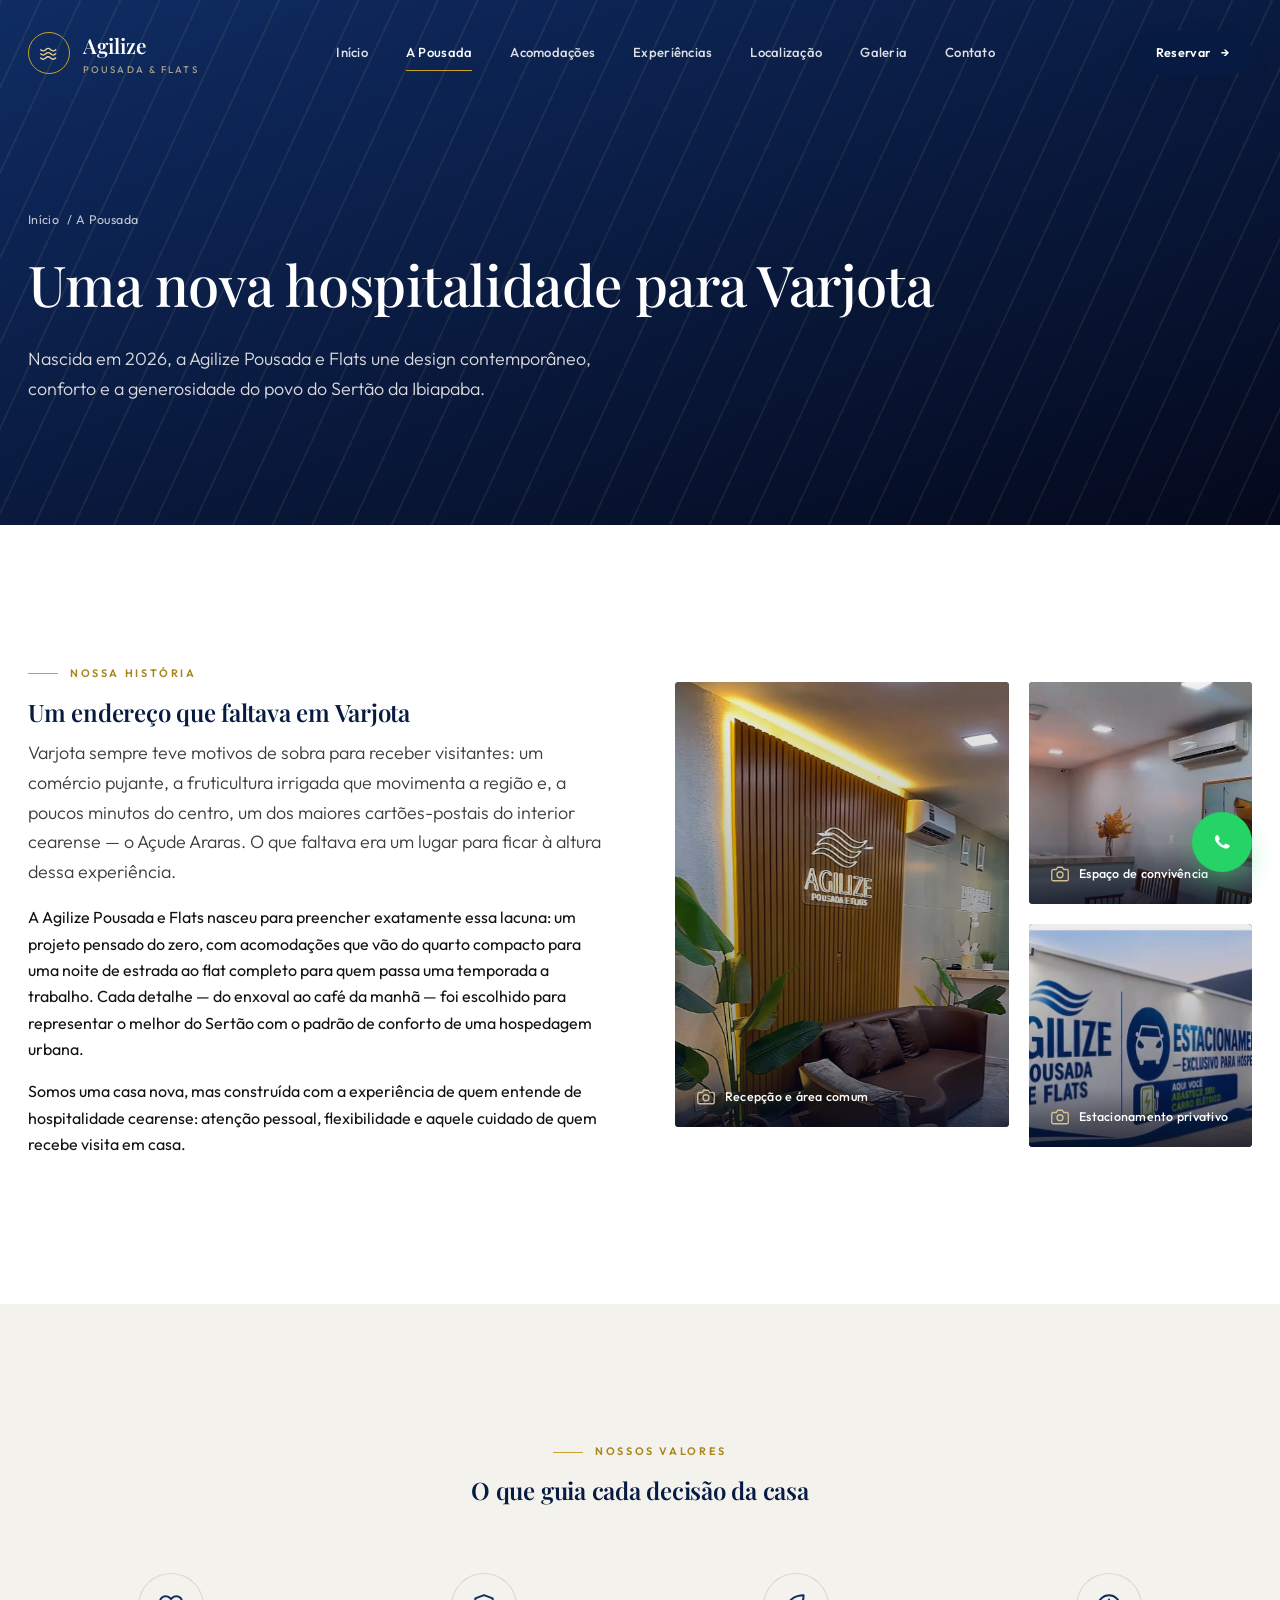
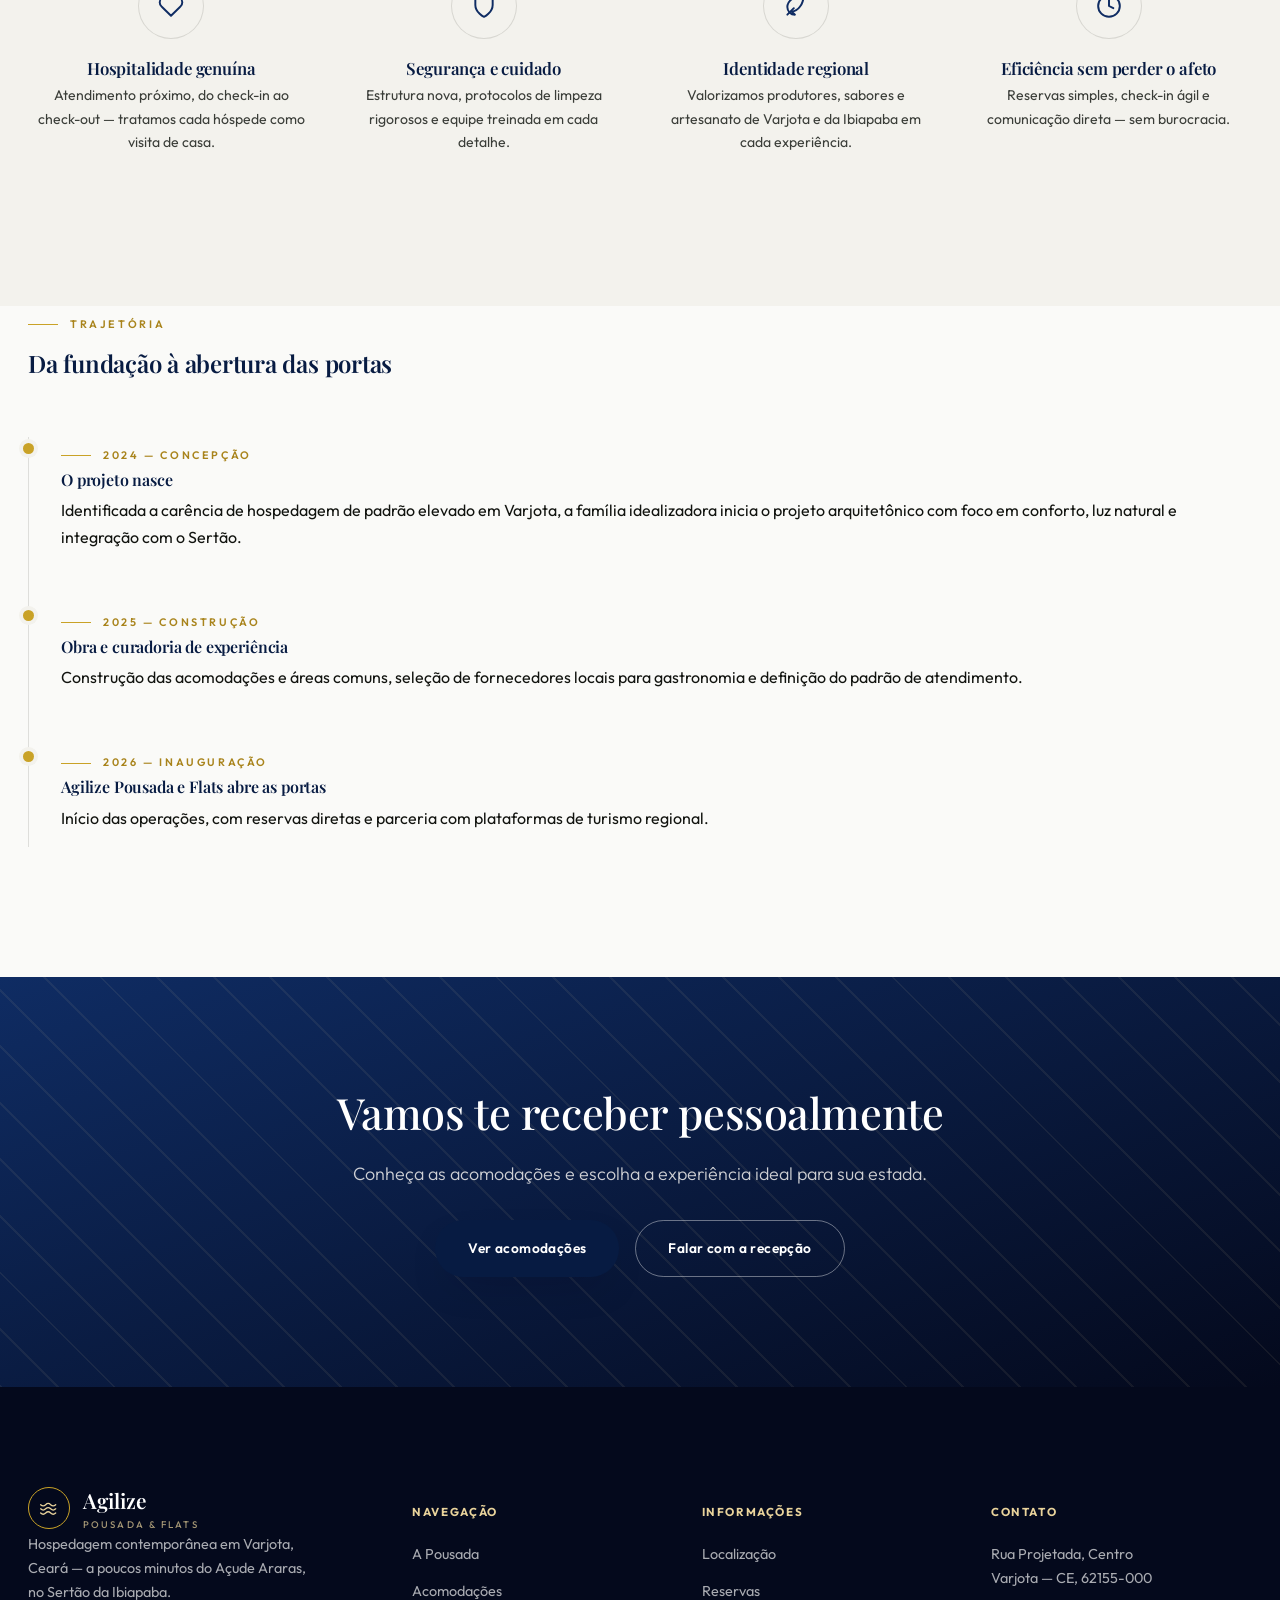
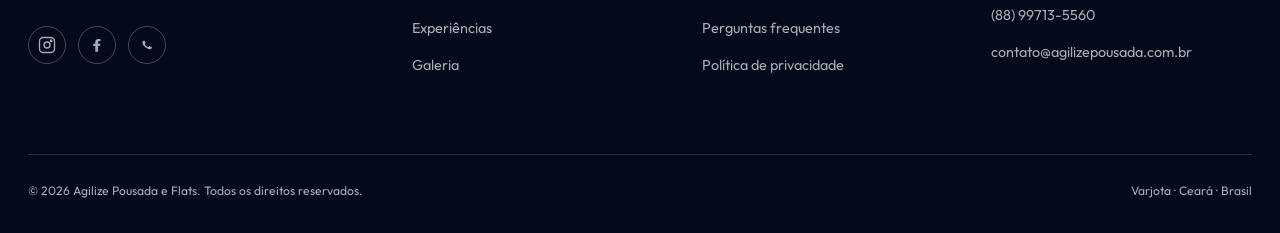
==== commit c31d315c: "Redesign with real Agilize photos: hero, acomodações, galeria, estrutura Client sent 16 real photos " ====
--- a/a-pousada.html
+++ b/a-pousada.html
@@ -56,9 +56,9 @@
     </div>
     <div class="welcome-media-wrap" data-reveal data-reveal-delay="1">
       <div class="welcome-media">
-        <div class="photo ratio-portrait tone-marfim has-photo"><img src="assets/img/real/lounge-sofa.jpg" alt="Lounge da recepção da Agilize, com parede ripada e logo iluminado"><span class="photo-label"><svg width="18" height="18" viewBox="0 0 24 24" fill="none" stroke="currentColor" stroke-width="1.8"><path d="M23 19a2 2 0 0 1-2 2H3a2 2 0 0 1-2-2V8a2 2 0 0 1 2-2h4l2-3h6l2 3h4a2 2 0 0 1 2 2z"/><circle cx="12" cy="13" r="4"/></svg> Recepção e área comum</span></div>
-        <div class="photo ratio-square tone-dourado"><span class="photo-label"><svg width="18" height="18" viewBox="0 0 24 24" fill="none" stroke="currentColor" stroke-width="1.8"><path d="M23 19a2 2 0 0 1-2 2H3a2 2 0 0 1-2-2V8a2 2 0 0 1 2-2h4l2-3h6l2 3h4a2 2 0 0 1 2 2z"/><circle cx="12" cy="13" r="4"/></svg> Jardim interno</span></div>
-        <div class="photo ratio-square tone-marinho has-photo"><img src="assets/img/real/facade-parking.jpg" alt="Estacionamento privativo da Agilize Pousada e Flats"><span class="photo-label"><svg width="18" height="18" viewBox="0 0 24 24" fill="none" stroke="currentColor" stroke-width="1.8"><path d="M23 19a2 2 0 0 1-2 2H3a2 2 0 0 1-2-2V8a2 2 0 0 1 2-2h4l2-3h6l2 3h4a2 2 0 0 1 2 2z"/><circle cx="12" cy="13" r="4"/></svg> Estacionamento privativo</span></div>
+        <div class="photo ratio-portrait has-photo"><picture><source srcset="assets/img/real/lounge-sofa.webp" type="image/webp"><img src="assets/img/real/lounge-sofa.jpg" alt="Lounge da recepção da Agilize, com parede ripada e logo iluminado" loading="lazy" width="1080" height="1326"></picture><span class="photo-label"><svg width="18" height="18" viewBox="0 0 24 24" fill="none" stroke="currentColor" stroke-width="1.8"><path d="M23 19a2 2 0 0 1-2 2H3a2 2 0 0 1-2-2V8a2 2 0 0 1 2-2h4l2-3h6l2 3h4a2 2 0 0 1 2 2z"/><circle cx="12" cy="13" r="4"/></svg> Recepção e área comum</span></div>
+        <div class="photo ratio-square has-photo"><picture><source srcset="assets/img/real/lounge-armchairs.webp" type="image/webp"><img src="assets/img/real/lounge-armchairs.jpg" alt="Espaço de convivência da Agilize Pousada e Flats" loading="lazy" width="1080" height="1576"></picture><span class="photo-label"><svg width="18" height="18" viewBox="0 0 24 24" fill="none" stroke="currentColor" stroke-width="1.8"><path d="M23 19a2 2 0 0 1-2 2H3a2 2 0 0 1-2-2V8a2 2 0 0 1 2-2h4l2-3h6l2 3h4a2 2 0 0 1 2 2z"/><circle cx="12" cy="13" r="4"/></svg> Espaço de convivência</span></div>
+        <div class="photo ratio-square has-photo"><picture><source srcset="assets/img/real/facade-parking.webp" type="image/webp"><img src="assets/img/real/facade-parking.jpg" alt="Estacionamento privativo da Agilize Pousada e Flats" loading="lazy" width="684" height="450"></picture><span class="photo-label"><svg width="18" height="18" viewBox="0 0 24 24" fill="none" stroke="currentColor" stroke-width="1.8"><path d="M23 19a2 2 0 0 1-2 2H3a2 2 0 0 1-2-2V8a2 2 0 0 1 2-2h4l2-3h6l2 3h4a2 2 0 0 1 2 2z"/><circle cx="12" cy="13" r="4"/></svg> Estacionamento privativo</span></div>
       </div>
     </div>
   </div>
@@ -129,7 +129,7 @@
         <div class="social-row">
           <a href="https://www.instagram.com/agilizepousadaeflats/" target="_blank" rel="noopener" aria-label="Instagram"><svg width="18" height="18" viewBox="0 0 24 24" fill="none" stroke="currentColor" stroke-width="1.8"><rect x="2" y="2" width="20" height="20" rx="5"/><circle cx="12" cy="12" r="4"/><circle cx="17.5" cy="6.5" r="1"/></svg></a>
           <a href="#" aria-label="Facebook"><svg width="18" height="18" viewBox="0 0 24 24" fill="currentColor"><path d="M13.5 21v-7.7h2.6l.4-3h-3v-1.9c0-.9.2-1.5 1.5-1.5h1.6V4.2C15.9 4.1 14.9 4 13.7 4c-2.4 0-4 1.5-4 4.1v2.2H7v3h2.7V21h3.8z"/></svg></a>
-          <a href="https://wa.me/5588900000000" aria-label="WhatsApp"><svg width="18" height="18" viewBox="0 0 24 24" fill="currentColor"><path d="M17.5 14.4c-.3-.1-1.7-.9-2-1-.3-.1-.5-.1-.7.1s-.8 1-.9 1.2c-.2.2-.3.2-.6.1s-1.3-.5-2.4-1.5c-.9-.8-1.5-1.8-1.7-2.1-.2-.3 0-.5.1-.6l.4-.5c.1-.2.2-.3.3-.5s0-.4 0-.5c0-.1-.7-1.7-1-2.3-.2-.6-.5-.5-.7-.5h-.6c-.2 0-.5.1-.8.4-.3.3-1 1-1 2.4s1.1 2.8 1.2 3c.1.2 2.2 3.4 5.4 4.7.8.3 1.4.5 1.8.7.8.2 1.5.2 2 .1.6-.1 1.7-.7 2-1.4.2-.7.2-1.3.2-1.4-.1-.2-.3-.2-.6-.4z"/></svg></a>
+          <a href="https://wa.me/5588997135560" aria-label="WhatsApp"><svg width="18" height="18" viewBox="0 0 24 24" fill="currentColor"><path d="M17.5 14.4c-.3-.1-1.7-.9-2-1-.3-.1-.5-.1-.7.1s-.8 1-.9 1.2c-.2.2-.3.2-.6.1s-1.3-.5-2.4-1.5c-.9-.8-1.5-1.8-1.7-2.1-.2-.3 0-.5.1-.6l.4-.5c.1-.2.2-.3.3-.5s0-.4 0-.5c0-.1-.7-1.7-1-2.3-.2-.6-.5-.5-.7-.5h-.6c-.2 0-.5.1-.8.4-.3.3-1 1-1 2.4s1.1 2.8 1.2 3c.1.2 2.2 3.4 5.4 4.7.8.3 1.4.5 1.8.7.8.2 1.5.2 2 .1.6-.1 1.7-.7 2-1.4.2-.7.2-1.3.2-1.4-.1-.2-.3-.2-.6-.4z"/></svg></a>
         </div>
       </div>
       <div>
@@ -142,7 +142,7 @@
       </div>
       <div>
         <h5>Contato</h5>
-        <ul><li>Rua Projetada, Centro<br>Varjota — CE, 62155-000</li><li>(88) 9 0000-0000</li><li>contato@agilizepousada.com.br</li></ul>
+        <ul><li>Rua Projetada, Centro<br>Varjota — CE, 62155-000</li><li>(88) 99713-5560</li><li>contato@agilizepousada.com.br</li></ul>
       </div>
     </div>
     <div class="footer-bottom">
@@ -152,7 +152,7 @@
   </div>
 </footer>
 
-<a href="https://wa.me/5588900000000" target="_blank" rel="noopener" class="float-whats" aria-label="Falar no WhatsApp">
+<a href="https://wa.me/5588997135560" target="_blank" rel="noopener" class="float-whats" aria-label="Falar no WhatsApp">
   <svg width="28" height="28" viewBox="0 0 24 24" fill="currentColor"><path d="M17.5 14.4c-.3-.1-1.7-.9-2-1-.3-.1-.5-.1-.7.1s-.8 1-.9 1.2c-.2.2-.3.2-.6.1s-1.3-.5-2.4-1.5c-.9-.8-1.5-1.8-1.7-2.1-.2-.3 0-.5.1-.6l.4-.5c.1-.2.2-.3.3-.5s0-.4 0-.5c0-.1-.7-1.7-1-2.3-.2-.6-.5-.5-.7-.5h-.6c-.2 0-.5.1-.8.4-.3.3-1 1-1 2.4s1.1 2.8 1.2 3c.1.2 2.2 3.4 5.4 4.7.8.3 1.4.5 1.8.7.8.2 1.5.2 2 .1.6-.1 1.7-.7 2-1.4.2-.7.2-1.3.2-1.4-.1-.2-.3-.2-.6-.4z"/></svg>
 </a>
 
--- a/assets/css/style.css
+++ b/assets/css/style.css
@@ -143,7 +143,7 @@
 
 /* ---------- Hero (video) ---------- */
 .hero{
-  min-height:100svh; display:flex; align-items:flex-end; position:relative; overflow:hidden;
+  min-height:100svh; display:flex; flex-direction:column; justify-content:flex-end; position:relative; overflow:hidden;
   background:var(--marinho-950);
   color:var(--branco);
 }
@@ -164,7 +164,7 @@
 }
 .hero-media::before{
   content:""; position:absolute; inset:0; z-index:1;
-  background:linear-gradient(180deg, rgba(4,9,28,.35) 0%, rgba(4,9,28,.25) 42%, rgba(4,9,28,.92) 100%);
+  background:linear-gradient(180deg, rgba(4,9,28,.22) 0%, rgba(4,9,28,.12) 38%, rgba(4,9,28,.55) 68%, rgba(4,9,28,.94) 100%);
 }
 .hero-inner{ position:relative; z-index:2; padding:180px 0 96px; width:100%; }
 .hero-tag{ display:inline-flex; gap:10px; align-items:center; padding:9px 18px; border:1px solid rgba(233,211,155,.4); border-radius:var(--radius-pill); font-size:.7rem; letter-spacing:.2em; text-transform:uppercase; font-weight:600; margin-bottom:28px; color:var(--dourado-300); }
@@ -176,7 +176,7 @@
 .hero-scroll::after{ content:""; writing-mode:horizontal-tb; width:1px; height:56px; background:linear-gradient(var(--dourado-500), transparent); animation:scrollLine 2.4s ease-in-out infinite; }
 @keyframes scrollLine{ 0%{ transform:scaleY(0); transform-origin:top;} 50%{ transform:scaleY(1); transform-origin:top;} 51%{transform-origin:bottom;} 100%{ transform:scaleY(0); transform-origin:bottom;} }
 
-.hero-stats{ position:relative; z-index:2; border-top:1px solid var(--hair-dark); }
+.hero-stats{ position:relative; z-index:2; width:100%; border-top:1px solid var(--hair-dark); }
 .hero-stats .container{ display:grid; grid-template-columns:repeat(4,1fr); }
 .hero-stats .stat{ padding:24px 0; border-right:1px solid var(--hair-dark); }
 .hero-stats .stat:last-child{ border-right:0; }
